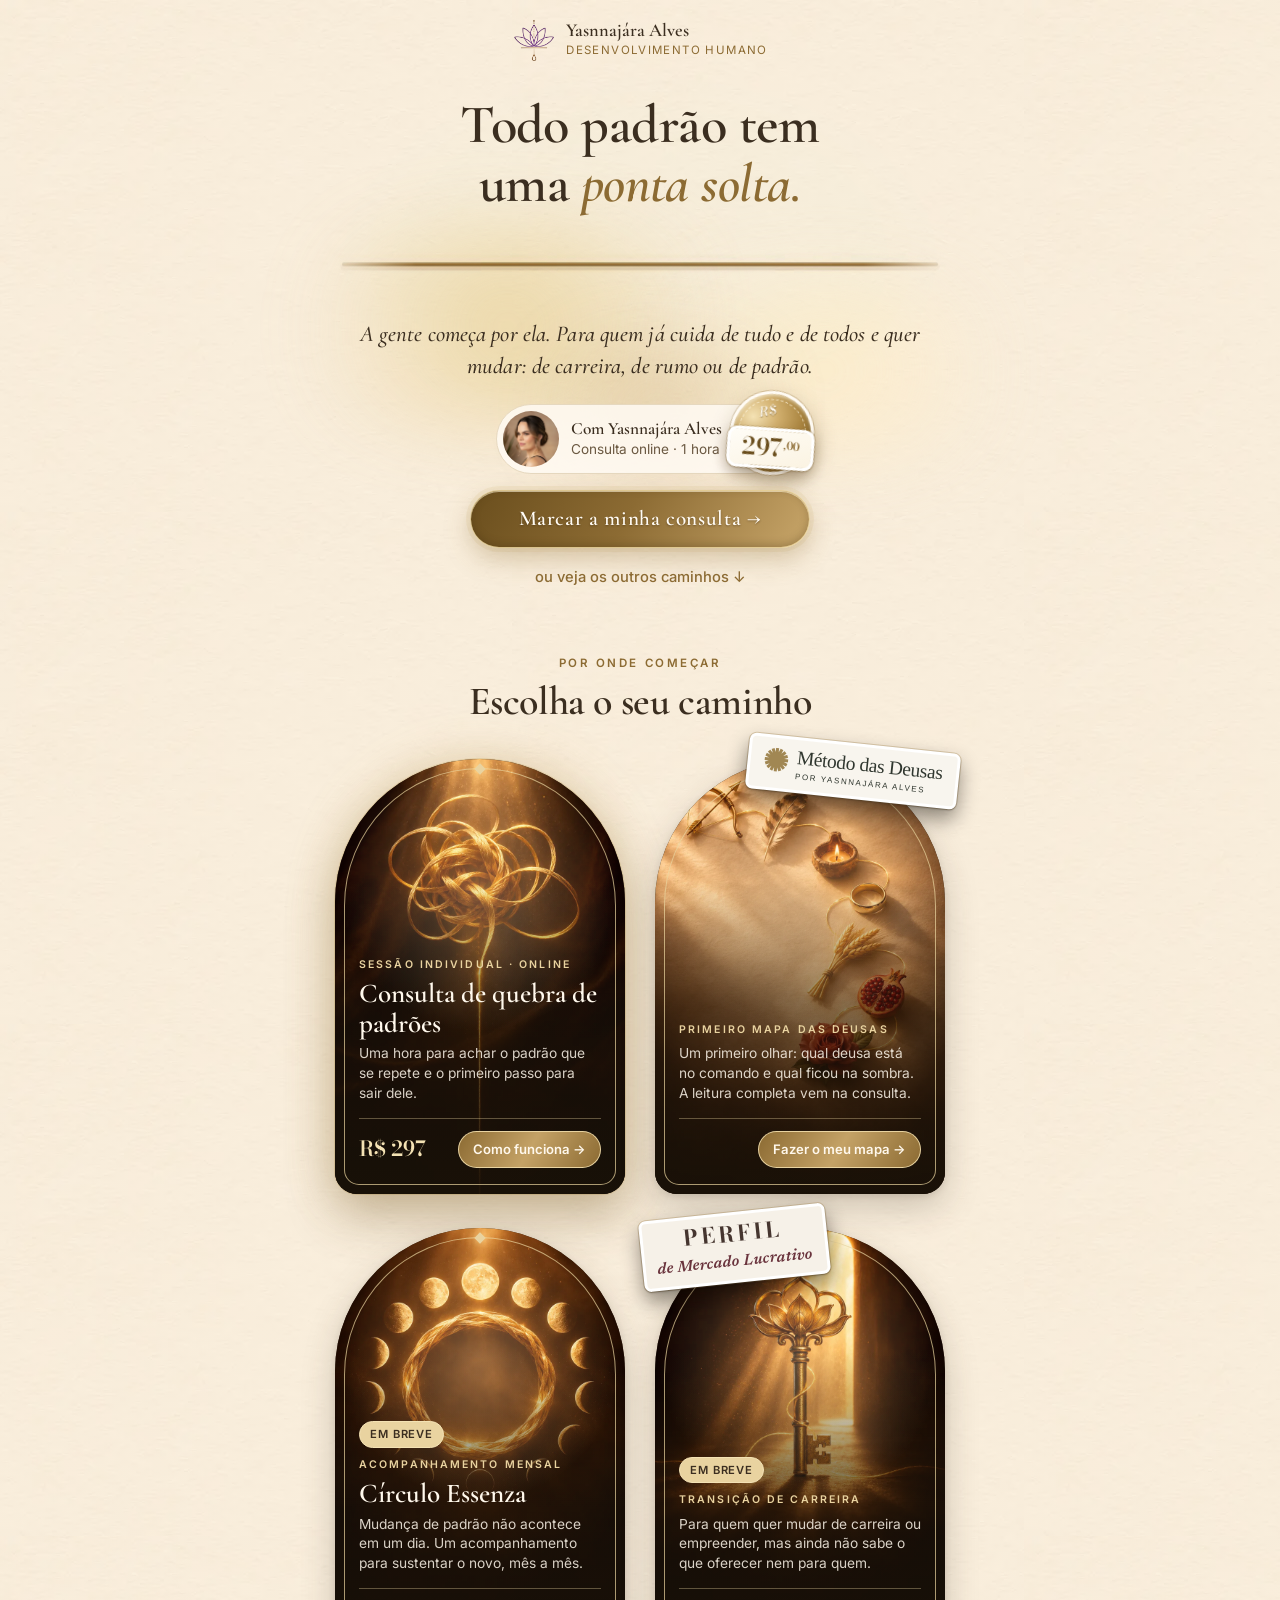
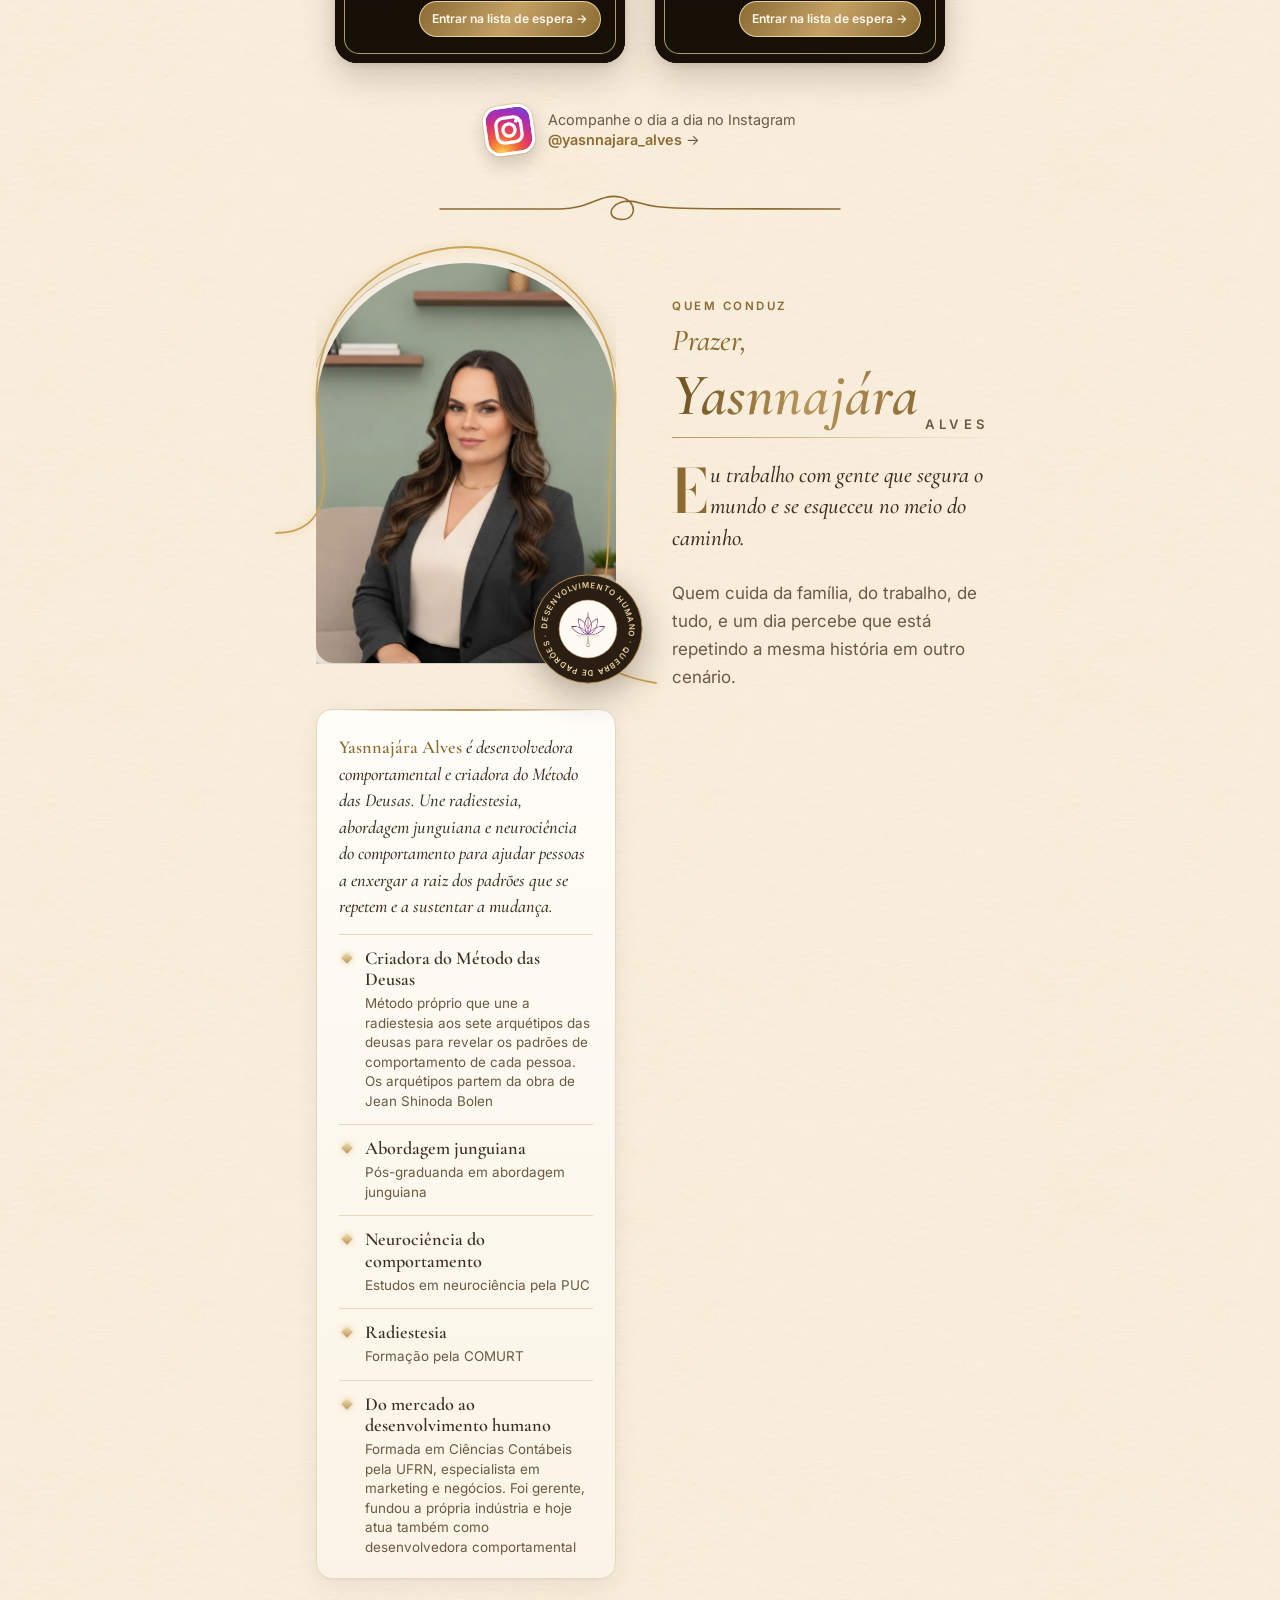
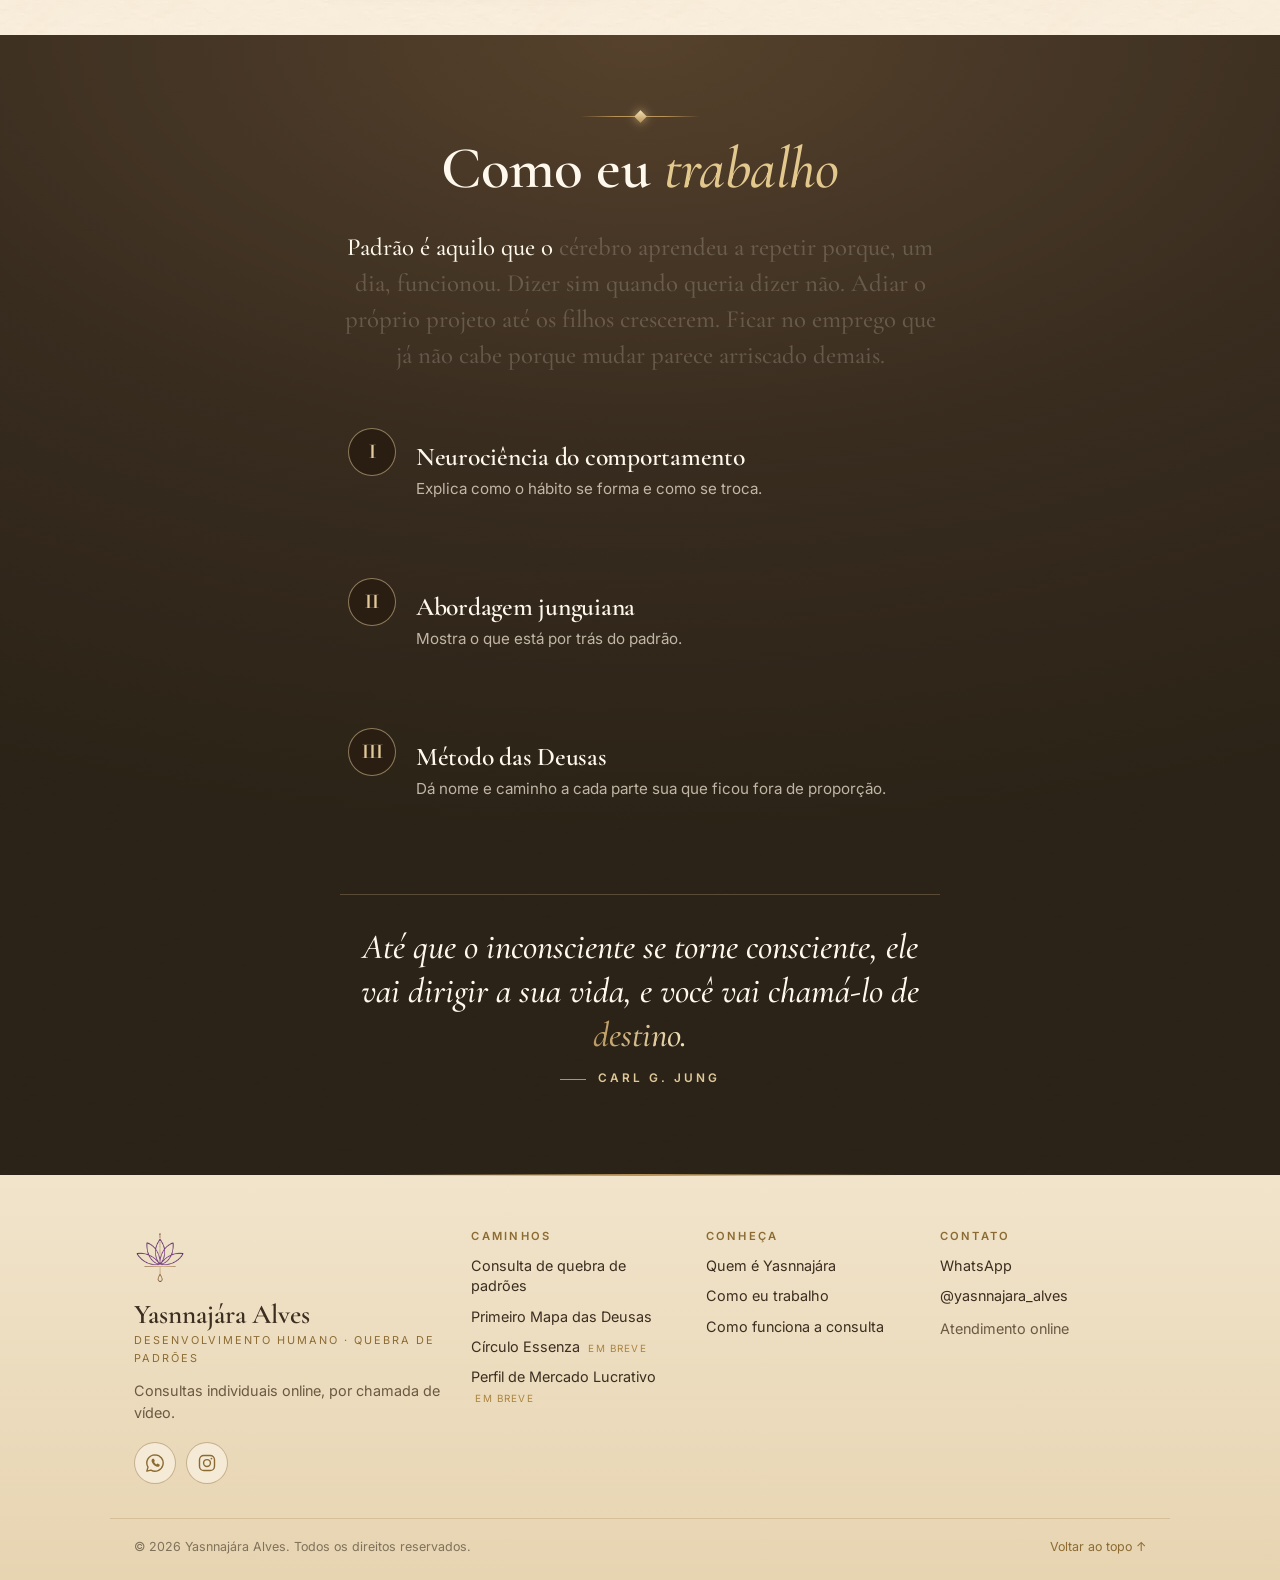
==== index.html @ 217b14b2 "Página da consulta no padrão novo, com o método radiestésico - Consulta refeita: luz e selo de preço" ====
<!DOCTYPE html>
<html lang="pt-BR">
<head>
<meta charset="utf-8">
<meta name="robots" content="noindex, nofollow"><!-- fase de teste: APAGAR no lançamento -->
<meta name="viewport" content="width=device-width, initial-scale=1">
<title>Yasnnajára Alves</title>
<meta name="description" content="Desenvolvimento humano para quem quer quebrar padrões, mudar de carreira ou crescer profissionalmente. Neurociência, Jung e o Método das Deusas.">
<meta property="og:title" content="Yasnnajára Alves · Desenvolvimento humano">
<meta property="og:description" content="Quebra de padrões com neurociência, abordagem junguiana e o Método das Deusas.">
<meta property="og:image" content="https://rafaheul.github.io/yasnnajara/assets/compartilhar.jpg">
<meta property="og:image:width" content="1200">
<meta property="og:image:height" content="630">
<meta name="twitter:card" content="summary_large_image">
<link rel="preconnect" href="https://fonts.googleapis.com">
<link rel="preconnect" href="https://fonts.gstatic.com" crossorigin>
<link href="https://fonts.googleapis.com/css2?family=Bodoni+Moda:ital,opsz,wght@0,6..96,600;0,6..96,700;1,6..96,500&family=Cormorant+Garamond:ital,wght@0,500;0,600;1,500&family=Inter:wght@400;500;600&family=Newsreader:ital,opsz,wght@1,6..72,600&display=swap" rel="stylesheet">
<link rel="stylesheet" href="assets/style.css?v=202611230700">
<link rel="stylesheet" href="assets/central.css?v=202611230700">
<link rel="stylesheet" href="assets/vitrine.css?v=202611230700">
<link rel="stylesheet" href="assets/secoes.css?v=202611230700">
</head>
<body>

<header class="marca-topo">
  <img src="assets/logo.png" alt="" width="44" height="44">
  <span><b>Yasnnajára Alves</b><small>Desenvolvimento humano</small></span>
</header>

<section class="capa">
  <!-- vídeo feito na skill motion (motion/2026-11-12-yasnnajara-no-que-se-desfaz): toca uma vez e para na linha reta -->
  <div class="capa__luz" aria-hidden="true">
    <span class="capa__aura capa__aura--1"></span><span class="capa__aura capa__aura--2"></span><span class="capa__aura capa__aura--3"></span>
    <i style="--x:8%;--y:22%;--s:3px;--a:0.0s"></i>
    <i style="--x:18%;--y:64%;--s:2px;--a:1.3s"></i>
    <i style="--x:27%;--y:12%;--s:4px;--a:2.6s"></i>
    <i style="--x:36%;--y:78%;--s:2px;--a:0.7s"></i>
    <i style="--x:44%;--y:30%;--s:3px;--a:3.4s"></i>
    <i style="--x:52%;--y:88%;--s:2px;--a:1.9s"></i>
    <i style="--x:61%;--y:16%;--s:3px;--a:4.1s"></i>
    <i style="--x:69%;--y:58%;--s:4px;--a:0.4s"></i>
    <i style="--x:77%;--y:26%;--s:2px;--a:2.9s"></i>
    <i style="--x:86%;--y:70%;--s:3px;--a:1.1s"></i>
    <i style="--x:93%;--y:40%;--s:2px;--a:3.7s"></i>
    <i style="--x:14%;--y:44%;--s:2px;--a:4.6s"></i>
    <i style="--x:57%;--y:48%;--s:2px;--a:2.2s"></i>
    <i style="--x:82%;--y:8%;--s:3px;--a:5.0s"></i>
    <i style="--x:32%;--y:52%;--s:2px;--a:5.5s"></i>
    <i style="--x:72%;--y:92%;--s:2px;--a:0.9s"></i>
  </div>
  <h1 class="capa__titulo escreve">
    <span class="linha">Todo padrão tem</span>
    <span class="linha">uma <em class="sublinha">ponta solta.</em></span>
  </h1>
  <!-- o vídeo do nó fica por baixo, e a linha que sobra no fim cai aqui, entre as duas frases -->
  <div class="capa__linha" aria-hidden="true">
    <video class="capa__fio" src="assets/no.mp4" poster="assets/no-capa.jpg" autoplay muted playsinline preload="auto"></video>
  </div>
  <p class="capa__texto cl">A gente começa por ela. Para quem já cuida de tudo e de todos
    e quer mudar: de carreira, de rumo ou de padrão.</p>
  <a class="capa__assina cl" data-link="whatsapp" aria-label="Marcar a consulta com Yasnnajára Alves pelo WhatsApp">
    <img src="assets/yasnnajara.webp" alt="Yasnnajára Alves" width="64" height="64">
    <span><b>Com Yasnnajára Alves</b>Consulta online · 1 hora</span>
    <span class="selo-preco" aria-label="R$ 297,00"><small>R$</small><i class="selo-preco__estrela" aria-hidden="true"></i><strong class="selo-preco__valor">297<sup>,00</sup></strong></span>
  </a>
  <a class="btn btn-luxo capa__btn cl" data-link="whatsapp"><span class="seta">Marcar a minha consulta →</span></a>
  <a class="capa__descer cl" href="#portas">ou veja os outros caminhos ↓</a>
</section>

<main class="wrap" id="portas">
  <section class="vitrine" aria-label="Os trabalhos da Yasnnajára">
    <header class="vitrine__topo">
      <span class="vitrine__olho">Por onde começar</span>
      <h2>Escolha o seu caminho</h2>
    </header>

    <div class="vitrine__trilho" tabindex="0">

      <a class="arco arco--destaque" href="consultas.html">
        <img class="arco__foto" src="assets/porta-consulta.webp?v=202611230700" alt="" width="800" height="1200" loading="lazy">
        <span class="arco__moldura" aria-hidden="true"></span>
        <span class="arco__texto">
          <span class="card__eyebrow">Sessão individual · Online</span>
          <span class="card__titulo">Consulta de quebra de padrões</span>
          <span class="card__texto">Uma hora para achar o padrão que se repete e o primeiro passo para sair dele.</span>
          <span class="arco__rodape"><span class="preco">R$ 297</span><span class="seta">Como funciona →</span></span>
        </span>
      </a>

      <a class="arco" data-link="metodo">
        <img class="arco__foto" src="assets/porta-metodo.webp?v=202611230700" alt="" width="800" height="1200" loading="lazy">
        <span class="arco__moldura" aria-hidden="true"></span>
        <span class="card__titulo marca-adesivo marca-adesivo--metodo" aria-label="Método das Deusas"><i aria-hidden="true">✺</i><span>Método das Deusas<small>por Yasnnajára Alves</small></span></span>
        <span class="arco__texto">
          <span class="card__eyebrow">Primeiro Mapa das Deusas</span>
          <span class="card__texto">Um primeiro olhar: qual deusa está no comando e qual ficou na sombra. A leitura completa vem na consulta.</span>
          <span class="arco__rodape"><span></span><span class="seta">Fazer o meu mapa →</span></span>
        </span>
      </a>

      <a class="arco" data-link="essenza">
        <img class="arco__foto" src="assets/porta-essenza.webp?v=202611230700" alt="" width="800" height="1200" loading="lazy">
        <span class="arco__moldura" aria-hidden="true"></span>
        <span class="arco__texto">
          <span class="card__eyebrow">Acompanhamento mensal</span>
          <span class="card__titulo">Círculo Essenza</span>
          <span class="card__texto">Mudança de padrão não acontece em um dia. Um acompanhamento para sustentar o novo, mês a mês.</span>
          <span class="arco__rodape"><span></span><span class="seta">Quero participar →</span></span>
        </span>
      </a>

      <a class="arco" data-link="perfil">
        <img class="arco__foto" src="assets/porta-perfil.webp?v=202611230700" alt="" width="800" height="1200" loading="lazy">
        <span class="arco__moldura" aria-hidden="true"></span>
        <span class="card__titulo marca-adesivo marca-adesivo--perfil" aria-label="Perfil de Mercado Lucrativo"><b>Perfil</b><em>de Mercado Lucrativo</em></span>
        <span class="arco__texto">
          <span class="card__eyebrow">Transição de carreira</span>
          <span class="card__texto">Para quem quer mudar de carreira ou empreender, mas ainda não sabe o que oferecer nem para quem.</span>
          <span class="arco__rodape"><span></span><span class="seta">Descobrir o meu →</span></span>
        </span>
      </a>

    </div>

    <div class="vitrine__nav">
      <button class="vitrine__seta" type="button" data-vai="-1" aria-label="Caminho anterior">←</button>
      <div class="vitrine__pontos" role="tablist"></div>
      <button class="vitrine__seta" type="button" data-vai="1" aria-label="Próximo caminho">→</button>
    </div>

    <a class="vitrine__insta" data-link="instagram">
      <span class="insta-adesivo" aria-hidden="true"><svg viewBox="0 0 24 24"><defs><radialGradient id="ig-cor" cx="0.28" cy="1.02" r="1.25"><stop offset="0" stop-color="#FFD776"/><stop offset=".14" stop-color="#F9A13A"/><stop offset=".34" stop-color="#EE583F"/><stop offset=".56" stop-color="#D93175"/><stop offset=".78" stop-color="#9D2FBF"/><stop offset="1" stop-color="#515BD4"/></radialGradient></defs><rect width="24" height="24" rx="6.4" fill="url(#ig-cor)"/><rect x="5.2" y="5.2" width="13.6" height="13.6" rx="4" fill="none" stroke="#fff" stroke-width="1.8"/><circle cx="12" cy="12" r="3.3" fill="none" stroke="#fff" stroke-width="1.8"/><circle cx="16.4" cy="7.6" r="1.05" fill="#fff"/></svg></span>
      <span>Acompanhe o dia a dia no Instagram<br><b>@yasnnajara_alves</b> →</span>
    </a>
  </section>

  <!-- depoimentos: preenchidos em assets/central.js (lista vazia = a seção não aparece) -->
  <section class="depo secao" id="depoimentos" hidden>
    <h2>Quem já passou por aqui</h2>
    <div class="depo__lista"></div>
  </section>

  <svg class="fio-divisor" viewBox="0 0 400 40" aria-hidden="true"><path d="M0 20 C60 20 80 20 120 20 C150 20 160 4 180 8 C200 12 196 34 178 30 C162 26 176 6 200 14 C220 20 230 20 400 20"/></svg>

  <section class="prazer" id="prazer">
    <div class="prazer__col">
    <div class="prazer__retrato">
      <svg class="prazer__fio" viewBox="0 0 340 460" aria-hidden="true"><path pathLength="1" d="M-20 300 C40 300 30 240 22 190 C8 80 90 14 170 14 C250 14 332 80 318 190 C308 270 320 330 300 380 C286 414 250 420 246 396 C242 372 274 366 286 392 C298 420 300 440 360 450"/></svg>
      <div class="prazer__arco">
        <img src="assets/yasnnajara-terno.webp" alt="Yasnnajára Alves, de blazer escuro" width="800" height="1000" loading="lazy">
      </div>
      <svg class="prazer__selo" viewBox="0 0 120 120" aria-hidden="true">
        <defs><path id="selo-giro" d="M60 60 m-44 0 a44 44 0 1 1 88 0 a44 44 0 1 1 -88 0"/></defs>
        <circle cx="60" cy="60" r="58" class="prazer__selo-fundo"/>
        <circle cx="60" cy="60" r="31" class="prazer__selo-miolo"/>
        <g class="prazer__selo-gira"><text><textPath href="#selo-giro" startOffset="0">DESENVOLVIMENTO HUMANO · QUEBRA DE PADRÕES ·</textPath></text></g>
        <image href="assets/logo.png" x="40" y="40" width="40" height="40"/>
      </svg>
    </div>
    <!-- ficha confirmada pelo Rafael em 23/11 (pós junguiana em curso; "Formação pela COMURT") -->
    <aside class="prazer__ficha" aria-label="Quem é Yasnnajára Alves">
      <p class="ficha__resumo"><b>Yasnnajára Alves</b> é desenvolvedora comportamental e criadora do Método das Deusas.
        Une radiestesia, abordagem junguiana e neurociência do comportamento para ajudar pessoas a enxergar
        a raiz dos padrões que se repetem e a sustentar a mudança.</p>
      <ul class="ficha__lista">
        <li><b>Criadora do Método das Deusas</b><small>Método próprio que une a radiestesia aos sete arquétipos das deusas para revelar os padrões de comportamento de cada pessoa. Os arquétipos partem da obra de Jean Shinoda Bolen</small></li>
        <li><b>Abordagem junguiana</b><small>Pós-graduanda em abordagem junguiana</small></li>
        <li><b>Neurociência do comportamento</b><small>Estudos em neurociência pela PUC</small></li>
        <li><b>Radiestesia</b><small>Formação pela COMURT</small></li>
        <li><b>Do mercado ao desenvolvimento humano</b><small>Formada em Ciências Contábeis pela UFRN, especialista em marketing e negócios. Foi gerente, fundou a própria indústria e hoje atua também como desenvolvedora comportamental</small></li>
      </ul>
    </aside>
    </div>
    <div class="prazer__texto">
      <!-- [A CONFIRMAR COM ELA] texto provisório na voz dela -->
      <span class="prazer__olho">Quem conduz</span>
      <h2 class="prazer__titulo sem-escreve" aria-label="Prazer, Yasnnajára Alves"><span class="prazer__oi">Prazer,</span> <span class="prazer__assina"><em>Yasnnajára</em><small>Alves</small></span></h2>
      <p class="prazer__abre">Eu trabalho com gente que segura o mundo e se esqueceu no meio do caminho.</p>
      <p>Quem cuida da família, do trabalho, de tudo, e um dia percebe que está repetindo a mesma
        história em outro cenário.</p>
    </div>
  </section>

  <section class="como" id="como">
    <div class="como__dentro">
      <span class="como__orna" aria-hidden="true"></span>
      <h2 class="como__titulo">Como eu <em>trabalho</em></h2>
      <p class="como__lento">Padrão é aquilo que o cérebro aprendeu a repetir porque, um dia, funcionou. Dizer sim
        quando queria dizer não. Adiar o próprio projeto até os filhos crescerem. Ficar no emprego
        que já não cabe porque mudar parece arriscado demais.</p>

      <div class="tranca">
        <svg class="tranca__svg" viewBox="0 0 60 1000" preserveAspectRatio="none" aria-hidden="true"><path class="tranca__fio tranca__fio--1" pathLength="1" d="M30.0 0.0 L32.1 5.0 L34.1 10.0 L36.1 15.0 L38.0 20.0 L39.7 25.0 L41.3 30.0 L42.7 35.0 L43.9 40.0 L44.8 45.0 L45.5 50.0 L45.9 55.0 L46.0 60.0 L45.9 65.0 L45.5 70.0 L44.8 75.0 L43.9 80.0 L42.7 85.0 L41.3 90.0 L39.7 95.0 L38.0 100.0 L36.1 105.0 L34.1 110.0 L32.1 115.0 L30.0 120.0 L27.9 125.0 L25.9 130.0 L23.9 135.0 L22.0 140.0 L20.3 145.0 L18.7 150.0 L17.3 155.0 L16.1 160.0 L15.2 165.0 L14.5 170.0 L14.1 175.0 L14.0 180.0 L14.1 185.0 L14.5 190.0 L15.2 195.0 L16.1 200.0 L17.3 205.0 L18.7 210.0 L20.3 215.0 L22.0 220.0 L23.9 225.0 L25.9 230.0 L27.9 235.0 L30.0 240.0 L32.1 245.0 L34.1 250.0 L36.1 255.0 L38.0 260.0 L39.7 265.0 L41.3 270.0 L42.7 275.0 L43.9 280.0 L44.8 285.0 L45.5 290.0 L45.9 295.0 L46.0 300.0 L45.9 305.0 L45.5 310.0 L44.8 315.0 L43.9 320.0 L42.7 325.0 L41.3 330.0 L39.7 335.0 L38.0 340.0 L36.1 345.0 L34.1 350.0 L32.1 355.0 L30.0 360.0 L27.9 365.0 L25.9 370.0 L23.9 375.0 L22.0 380.0 L20.3 385.0 L18.7 390.0 L17.3 395.0 L16.1 400.0 L15.2 405.0 L14.5 410.0 L14.1 415.0 L14.0 420.0 L14.1 425.0 L14.5 430.0 L15.2 435.0 L16.1 440.0 L17.3 445.0 L18.7 450.0 L20.3 455.0 L22.0 460.0 L23.9 465.0 L25.9 470.0 L27.9 475.0 L30.0 480.0 L32.1 485.0 L34.1 490.0 L36.1 495.0 L38.0 500.0 L39.7 505.0 L41.3 510.0 L42.7 515.0 L43.9 520.0 L44.8 525.0 L45.5 530.0 L45.9 535.0 L46.0 540.0 L45.9 545.0 L45.5 550.0 L44.8 555.0 L43.9 560.0 L42.7 565.0 L41.3 570.0 L39.7 575.0 L38.0 580.0 L36.1 585.0 L34.1 590.0 L32.1 595.0 L30.0 600.0 L27.9 605.0 L25.9 610.0 L23.9 615.0 L22.0 620.0 L20.3 625.0 L18.7 630.0 L17.3 635.0 L16.1 640.0 L15.2 645.0 L14.5 650.0 L14.1 655.0 L14.0 660.0 L14.1 665.0 L14.5 670.0 L15.2 675.0 L16.1 680.0 L17.3 685.0 L18.7 690.0 L20.3 695.0 L22.0 700.0 L23.9 705.0 L25.9 710.0 L27.9 715.0 L30.0 720.0 L32.1 725.0 L34.1 730.0 L36.1 735.0 L38.0 740.0 L39.7 745.0 L41.3 750.0 L42.7 755.0 L43.9 760.0 L44.3 765.0 L44.4 770.0 L44.2 775.0 L43.7 780.0 L43.0 785.0 L42.1 790.0 L41.1 795.0 L39.9 800.0 L38.6 805.0 L37.3 810.0 L35.9 815.0 L34.6 820.0 L33.3 825.0 L32.1 830.0 L31.0 835.0 L30.0 840.0 L29.2 845.0 L28.5 850.0 L28.0 855.0 L27.7 860.0 L27.6 865.0 L27.6 870.0 L27.7 875.0 L28.0 880.0 L28.4 885.0 L28.9 890.0 L29.4 895.0 L30.0 900.0 L30.0 1000.0"/><path class="tranca__fio tranca__fio--2" pathLength="1" d="M43.9 0.0 L42.7 5.0 L41.3 10.0 L39.7 15.0 L38.0 20.0 L36.1 25.0 L34.1 30.0 L32.1 35.0 L30.0 40.0 L27.9 45.0 L25.9 50.0 L23.9 55.0 L22.0 60.0 L20.3 65.0 L18.7 70.0 L17.3 75.0 L16.1 80.0 L15.2 85.0 L14.5 90.0 L14.1 95.0 L14.0 100.0 L14.1 105.0 L14.5 110.0 L15.2 115.0 L16.1 120.0 L17.3 125.0 L18.7 130.0 L20.3 135.0 L22.0 140.0 L23.9 145.0 L25.9 150.0 L27.9 155.0 L30.0 160.0 L32.1 165.0 L34.1 170.0 L36.1 175.0 L38.0 180.0 L39.7 185.0 L41.3 190.0 L42.7 195.0 L43.9 200.0 L44.8 205.0 L45.5 210.0 L45.9 215.0 L46.0 220.0 L45.9 225.0 L45.5 230.0 L44.8 235.0 L43.9 240.0 L42.7 245.0 L41.3 250.0 L39.7 255.0 L38.0 260.0 L36.1 265.0 L34.1 270.0 L32.1 275.0 L30.0 280.0 L27.9 285.0 L25.9 290.0 L23.9 295.0 L22.0 300.0 L20.3 305.0 L18.7 310.0 L17.3 315.0 L16.1 320.0 L15.2 325.0 L14.5 330.0 L14.1 335.0 L14.0 340.0 L14.1 345.0 L14.5 350.0 L15.2 355.0 L16.1 360.0 L17.3 365.0 L18.7 370.0 L20.3 375.0 L22.0 380.0 L23.9 385.0 L25.9 390.0 L27.9 395.0 L30.0 400.0 L32.1 405.0 L34.1 410.0 L36.1 415.0 L38.0 420.0 L39.7 425.0 L41.3 430.0 L42.7 435.0 L43.9 440.0 L44.8 445.0 L45.5 450.0 L45.9 455.0 L46.0 460.0 L45.9 465.0 L45.5 470.0 L44.8 475.0 L43.9 480.0 L42.7 485.0 L41.3 490.0 L39.7 495.0 L38.0 500.0 L36.1 505.0 L34.1 510.0 L32.1 515.0 L30.0 520.0 L27.9 525.0 L25.9 530.0 L23.9 535.0 L22.0 540.0 L20.3 545.0 L18.7 550.0 L17.3 555.0 L16.1 560.0 L15.2 565.0 L14.5 570.0 L14.1 575.0 L14.0 580.0 L14.1 585.0 L14.5 590.0 L15.2 595.0 L16.1 600.0 L17.3 605.0 L18.7 610.0 L20.3 615.0 L22.0 620.0 L23.9 625.0 L25.9 630.0 L27.9 635.0 L30.0 640.0 L32.1 645.0 L34.1 650.0 L36.1 655.0 L38.0 660.0 L39.7 665.0 L41.3 670.0 L42.7 675.0 L43.9 680.0 L44.8 685.0 L45.5 690.0 L45.9 695.0 L46.0 700.0 L45.9 705.0 L45.5 710.0 L44.8 715.0 L43.9 720.0 L42.7 725.0 L41.3 730.0 L39.7 735.0 L38.0 740.0 L36.1 745.0 L34.1 750.0 L32.1 755.0 L30.0 760.0 L28.0 765.0 L26.2 770.0 L24.5 775.0 L23.1 780.0 L22.0 785.0 L21.1 790.0 L20.5 795.0 L20.1 800.0 L20.0 805.0 L20.1 810.0 L20.4 815.0 L20.9 820.0 L21.5 825.0 L22.3 830.0 L23.1 835.0 L24.1 840.0 L25.0 845.0 L26.0 850.0 L26.9 855.0 L27.7 860.0 L28.5 865.0 L29.1 870.0 L29.6 875.0 L30.0 880.0 L30.2 885.0 L30.3 890.0 L30.2 895.0 L30.0 900.0 L30.0 1000.0"/><path class="tranca__fio tranca__fio--3" pathLength="1" d="M16.1 0.0 L15.2 5.0 L14.5 10.0 L14.1 15.0 L14.0 20.0 L14.1 25.0 L14.5 30.0 L15.2 35.0 L16.1 40.0 L17.3 45.0 L18.7 50.0 L20.3 55.0 L22.0 60.0 L23.9 65.0 L25.9 70.0 L27.9 75.0 L30.0 80.0 L32.1 85.0 L34.1 90.0 L36.1 95.0 L38.0 100.0 L39.7 105.0 L41.3 110.0 L42.7 115.0 L43.9 120.0 L44.8 125.0 L45.5 130.0 L45.9 135.0 L46.0 140.0 L45.9 145.0 L45.5 150.0 L44.8 155.0 L43.9 160.0 L42.7 165.0 L41.3 170.0 L39.7 175.0 L38.0 180.0 L36.1 185.0 L34.1 190.0 L32.1 195.0 L30.0 200.0 L27.9 205.0 L25.9 210.0 L23.9 215.0 L22.0 220.0 L20.3 225.0 L18.7 230.0 L17.3 235.0 L16.1 240.0 L15.2 245.0 L14.5 250.0 L14.1 255.0 L14.0 260.0 L14.1 265.0 L14.5 270.0 L15.2 275.0 L16.1 280.0 L17.3 285.0 L18.7 290.0 L20.3 295.0 L22.0 300.0 L23.9 305.0 L25.9 310.0 L27.9 315.0 L30.0 320.0 L32.1 325.0 L34.1 330.0 L36.1 335.0 L38.0 340.0 L39.7 345.0 L41.3 350.0 L42.7 355.0 L43.9 360.0 L44.8 365.0 L45.5 370.0 L45.9 375.0 L46.0 380.0 L45.9 385.0 L45.5 390.0 L44.8 395.0 L43.9 400.0 L42.7 405.0 L41.3 410.0 L39.7 415.0 L38.0 420.0 L36.1 425.0 L34.1 430.0 L32.1 435.0 L30.0 440.0 L27.9 445.0 L25.9 450.0 L23.9 455.0 L22.0 460.0 L20.3 465.0 L18.7 470.0 L17.3 475.0 L16.1 480.0 L15.2 485.0 L14.5 490.0 L14.1 495.0 L14.0 500.0 L14.1 505.0 L14.5 510.0 L15.2 515.0 L16.1 520.0 L17.3 525.0 L18.7 530.0 L20.3 535.0 L22.0 540.0 L23.9 545.0 L25.9 550.0 L27.9 555.0 L30.0 560.0 L32.1 565.0 L34.1 570.0 L36.1 575.0 L38.0 580.0 L39.7 585.0 L41.3 590.0 L42.7 595.0 L43.9 600.0 L44.8 605.0 L45.5 610.0 L45.9 615.0 L46.0 620.0 L45.9 625.0 L45.5 630.0 L44.8 635.0 L43.9 640.0 L42.7 645.0 L41.3 650.0 L39.7 655.0 L38.0 660.0 L36.1 665.0 L34.1 670.0 L32.1 675.0 L30.0 680.0 L27.9 685.0 L25.9 690.0 L23.9 695.0 L22.0 700.0 L20.3 705.0 L18.7 710.0 L17.3 715.0 L16.1 720.0 L15.2 725.0 L14.5 730.0 L14.1 735.0 L14.0 740.0 L14.1 745.0 L14.5 750.0 L15.2 755.0 L16.1 760.0 L17.8 765.0 L19.5 770.0 L21.3 775.0 L23.1 780.0 L25.0 785.0 L26.7 790.0 L28.4 795.0 L30.0 800.0 L31.4 805.0 L32.7 810.0 L33.7 815.0 L34.6 820.0 L35.2 825.0 L35.7 830.0 L35.9 835.0 L35.9 840.0 L35.8 845.0 L35.5 850.0 L35.1 855.0 L34.6 860.0 L34.0 865.0 L33.3 870.0 L32.6 875.0 L32.0 880.0 L31.4 885.0 L30.8 890.0 L30.3 895.0 L30.0 900.0 L30.0 1000.0"/></svg>
        <ol class="tranca__bases">
          <li class="base-fio"><span class="base-fio__n">I</span>
            <h3>Neurociência do comportamento</h3>
            <p>Explica como o hábito se forma e como se troca.</p></li>
          <li class="base-fio"><span class="base-fio__n">II</span>
            <h3>Abordagem junguiana</h3>
            <p>Mostra o que está por trás do padrão.</p></li>
          <li class="base-fio"><span class="base-fio__n">III</span>
            <h3>Método das Deusas</h3>
            <p>Dá nome e caminho a cada parte sua que ficou fora de proporção.</p></li>
        </ol>
      </div>

      <blockquote class="como__frase">Até que o inconsciente se torne consciente, ele vai dirigir a sua vida, e você vai chamá-lo de <em>destino.</em><cite>Carl G. Jung</cite></blockquote>
    </div>
  </section>
</main>

<!-- barra que acompanha a rolagem no celular -->
<div class="c-barra" aria-hidden="true">
  <span><b>Consulta</b> · 1 hora · R$ 297</span>
  <a class="btn btn-luxo c-barra__btn" data-link="whatsapp" tabindex="-1"><span class="seta">Marcar</span></a>
</div>

<footer class="rodape-site">
  <div class="rodape-site__dentro">
    <div class="rodape-site__marca">
      <img src="assets/logo.png" alt="" width="52" height="52">
      <p class="rodape-site__nome">Yasnnajára Alves</p>
      <p class="rodape-site__tag">Desenvolvimento humano · Quebra de padrões</p>
      <p class="rodape-site__frase">Consultas individuais online, por chamada de vídeo.</p>
      <div class="rodape-site__redes">
        <a data-link="whatsapp" aria-label="WhatsApp"><svg viewBox="0 0 24 24" aria-hidden="true"><path d="M12 2.2a9.8 9.8 0 0 0-8.4 14.8L2.2 21.8l4.9-1.3A9.8 9.8 0 1 0 12 2.2z" fill="none" stroke="currentColor" stroke-width="1.7" stroke-linejoin="round"/><path d="M8.7 7.3c.3-.5.6-.5.9-.5h.6c.2 0 .5.1.6.4l.9 2.1c.1.3 0 .5-.1.7l-.5.6c-.1.2-.2.4 0 .6.5.9 1.2 1.7 2.1 2.3.3.2.6.3.8.1l.6-.7c.2-.2.4-.3.7-.2l2 1c.3.1.4.3.4.6 0 .5-.2 1.4-.8 1.8-.6.5-1.6.7-2.7.3-1.6-.5-3.2-1.6-4.4-3-1-1.2-1.9-2.6-2-4 0-.9.4-1.6.9-2.1z" fill="currentColor"/></svg></a>
        <a data-link="instagram" aria-label="Instagram"><svg viewBox="0 0 24 24" aria-hidden="true"><rect x="3" y="3" width="18" height="18" rx="5.2" fill="none" stroke="currentColor" stroke-width="1.7"/><circle cx="12" cy="12" r="4.1" fill="none" stroke="currentColor" stroke-width="1.7"/><circle cx="17.3" cy="6.7" r="1.1" fill="currentColor"/></svg></a>
      </div>
    </div>
    <nav class="rodape-site__col" aria-label="Caminhos">
      <p class="rodape-site__titulo">Caminhos</p>
      <a href="consultas.html">Consulta de quebra de padrões</a>
      <a data-link="metodo">Primeiro Mapa das Deusas</a>
      <a data-link="essenza">Círculo Essenza <small>em breve</small></a>
      <a data-link="perfil">Perfil de Mercado Lucrativo <small>em breve</small></a>
    </nav>
    <nav class="rodape-site__col" aria-label="Conheça">
      <p class="rodape-site__titulo">Conheça</p>
      <a href="#prazer">Quem é Yasnnajára</a>
      <a href="#como">Como eu trabalho</a>
      <a href="consultas.html#como">Como funciona a consulta</a>
    </nav>
    <div class="rodape-site__col">
      <p class="rodape-site__titulo">Contato</p>
      <a data-link="whatsapp">WhatsApp</a>
      <a data-link="instagram">@yasnnajara_alves</a>
      <span>Atendimento online</span>
    </div>
  </div>
  <div class="rodape-site__base">
    <span>© 2026 Yasnnajára Alves. Todos os direitos reservados.</span>
    <a href="#" class="rodape-site__topo">Voltar ao topo ↑</a>
  </div>
</footer>
<script src="assets/central.js?v=202611230700"></script>
<script src="assets/vitrine.js?v=202611230700"></script>
<script src="assets/secoes.js?v=202611230700"></script>
<script src="assets/anima.js?v=202611230700"></script>
</body>
</html>
---- assets/style.css ----
/* ==========================================================================
   Yasnnajára Alves — sistema visual
   Paleta: champagne, marrom quente, dourado e bronze.
   Nada de neon místico; a referência é papel bom, não portal esotérico.
   ========================================================================== */

:root {
  /* Paleta tirada da arte "Jornada Mulheres Despertas": champagne, dourado,
     bronze e marrom quente. Sem roxo, sem neon — luz de fim de tarde em papel. */
  --areia:        #F7F0E4;
  --areia-escura: #EFE4D1;
  --papel:        #FFFBF4;
  --tinta:        #3B2E20;
  --tinta-suave:  #6B5942;
  --dourado:      #B8945A;
  --dourado-claro:#E0C898;
  --bronze:       #8C6B33;
  --bronze-claro: #A98244;
  --borda:        #E6D8BF;
  --brilho:       radial-gradient(ellipse 120% 80% at 50% -10%, #FFF6E4 0%, rgba(255,246,228,0) 60%);
  --sombra:       0 1px 2px rgba(59,46,32,.04), 0 8px 24px rgba(59,46,32,.07);
  --raio:         14px;
  --largura:      680px;
}

*, *::before, *::after { box-sizing: border-box; }

html { -webkit-text-size-adjust: 100%; }

body {
  margin: 0;
  background: var(--areia) var(--brilho) no-repeat;
  background-attachment: fixed;
  color: var(--tinta);
  font-family: 'Inter', -apple-system, BlinkMacSystemFont, 'Segoe UI', sans-serif;
  font-size: 17px;
  line-height: 1.65;
  -webkit-font-smoothing: antialiased;
}

h1, h2, h3, .serif {
  font-family: 'Cormorant Garamond', Georgia, 'Times New Roman', serif;
  font-weight: 600;
  line-height: 1.15;
  letter-spacing: -0.01em;
  margin: 0 0 .5em;
}

h1 { font-size: clamp(2rem, 6vw, 3rem); }
h2 { font-size: clamp(1.5rem, 4.5vw, 2.1rem); }
h3 { font-size: 1.25rem; }

p { margin: 0 0 1.1em; }
a { color: var(--bronze); }

.wrap {
  width: 100%;
  max-width: var(--largura);
  margin: 0 auto;
  padding: 0 16px;
}

.wrap--larga { max-width: 860px; }

/* ---------- topo ---------- */

.topo {
  text-align: center;
  padding: 48px 0 28px;
}

.topo__marca {
  font-family: 'Cormorant Garamond', Georgia, serif;
  font-size: clamp(1.9rem, 5.5vw, 2.6rem);
  letter-spacing: .02em;
  margin: 0;
}

.topo__papel {
  display: block;
  margin-top: 6px;
  font-family: 'Inter', sans-serif;
  font-size: .78rem;
  letter-spacing: .22em;
  text-transform: uppercase;
  color: var(--tinta-suave);
}

.topo__bio {
  max-width: 460px;
  margin: 18px auto 0;
  color: var(--tinta-suave);
  font-size: .98rem;
}

/* ---------- cartões do hub ---------- */

.lista { display: grid; gap: 14px; margin: 28px 0 40px; }

.card {
  display: block;
  background: var(--papel);
  border: 1px solid var(--borda);
  border-radius: var(--raio);
  padding: 20px 22px;
  text-decoration: none;
  color: inherit;
  box-shadow: var(--sombra);
  transition: transform .18s ease, border-color .18s ease;
}

.card:hover, .card:focus-visible {
  transform: translateY(-2px);
  border-color: var(--dourado-claro);
}

.card--destaque {
  background: linear-gradient(180deg, #FFFDF8 0%, #FBF4E6 100%);
  border-color: var(--dourado-claro);
}

.card__eyebrow {
  font-size: .7rem;
  letter-spacing: .2em;
  text-transform: uppercase;
  color: var(--dourado);
  font-weight: 600;
  display: block;
  margin-bottom: 6px;
}

.card__titulo { font-size: 1.32rem; margin: 0 0 4px; }

.card__texto {
  margin: 0;
  color: var(--tinta-suave);
  font-size: .94rem;
  line-height: 1.5;
}

.card__rodape {
  display: flex;
  flex-wrap: wrap;
  align-items: baseline;
  justify-content: space-between;
  gap: 4px 12px;
  margin-top: 12px;
}

.preco { font-weight: 600; font-size: 1rem; white-space: nowrap; }
.preco small { font-weight: 400; color: var(--tinta-suave); }

.seta { color: var(--dourado); font-size: .9rem; white-space: nowrap; }

/* ---------- botões ---------- */

.btn {
  display: inline-block;
  background: var(--bronze);
  color: #fff;
  border: none;
  border-radius: 999px;
  padding: 15px 30px;
  font: inherit;
  font-weight: 600;
  font-size: 1rem;
  text-decoration: none;
  cursor: pointer;
  text-align: center;
  transition: background .18s ease, opacity .18s ease;
}

.btn:hover:not(:disabled) { background: var(--bronze-claro); }
.btn:disabled { opacity: .4; cursor: not-allowed; }
.btn--bloco { display: block; width: 100%; }
.btn--fantasma {
  background: transparent;
  color: var(--bronze);
  border: 1px solid var(--borda);
}
.btn--fantasma:hover:not(:disabled) { background: var(--areia-escura); }

/* ---------- blocos de texto ---------- */

.secao { padding: 34px 0; }
.secao--linha { border-top: 1px solid var(--borda); }

.nota {
  background: var(--areia-escura);
  border-radius: var(--raio);
  padding: 16px 18px;
  font-size: .87rem;
  line-height: 1.55;
  color: var(--tinta-suave);
}

.nota strong { color: var(--tinta); }

.rodape {
  text-align: center;
  padding: 36px 16px 48px;
  font-size: .8rem;
  color: var(--tinta-suave);
}

.rodape a { color: var(--tinta-suave); }

/* ---------- quiz ---------- */

.progresso {
  position: sticky;
  top: 0;
  z-index: 10;
  background: var(--areia);
  padding: 10px 0 12px;
  border-bottom: 1px solid var(--borda);
}

.progresso__barra {
  height: 4px;
  background: var(--areia-escura);
  border-radius: 999px;
  overflow: hidden;
}

.progresso__fill {
  height: 100%;
  width: 0;
  background: var(--dourado);
  border-radius: 999px;
  transition: width .25s ease;
}

.progresso__texto {
  font-size: .75rem;
  letter-spacing: .12em;
  text-transform: uppercase;
  color: var(--tinta-suave);
  margin-top: 8px;
  text-align: center;
}

.progresso__barra { position: relative; }

/* filete na metade do caminho — é onde o mapa muda de fase */
.progresso__marca {
  position: absolute;
  left: 50%;
  top: -3px;
  width: 1px;
  height: 10px;
  background: var(--dourado-claro);
}

.progresso__linha {
  display: flex;
  justify-content: space-between;
  font-size: .72rem;
  letter-spacing: .1em;
  text-transform: uppercase;
  color: var(--tinta-suave);
  margin-top: 8px;
}

#progresso-falta { color: var(--bronze); font-weight: 600; }

/* uma pergunta por tela */

.pergunta {
  min-height: calc(100vh - 120px);
  display: flex;
  flex-direction: column;
  justify-content: center;
  padding-top: 24px;
  padding-bottom: 32px;
}

.pergunta__texto {
  font-family: 'Cormorant Garamond', Georgia, serif;
  font-size: clamp(1.6rem, 6vw, 2.2rem);
  line-height: 1.25;
  margin: 10px 0 26px;
}

.opcoes { display: grid; gap: 8px; }

.opcao {
  display: block;
  width: 100%;
  text-align: left;
  background: var(--papel);
  border: 1px solid var(--borda);
  border-radius: 12px;
  padding: 16px 18px;
  font: inherit;
  font-size: 1rem;
  color: var(--tinta);
  cursor: pointer;
  box-shadow: var(--sombra);
  transition: background .12s ease, border-color .12s ease, color .12s ease, transform .12s ease;
}

.opcao:hover { border-color: var(--dourado); transform: translateX(2px); }

.opcao--marcada {
  background: var(--bronze);
  border-color: var(--bronze);
  color: #fff;
}

.btn-voltar {
  background: none;
  border: none;
  color: var(--tinta-suave);
  font: inherit;
  font-size: .85rem;
  cursor: pointer;
  padding: 18px 0 0;
  align-self: flex-start;
}

.btn-voltar:hover { color: var(--bronze); }

.item__numero {
  font-size: .72rem;
  letter-spacing: .18em;
  text-transform: uppercase;
  color: var(--dourado);
  font-weight: 600;
}

/* ---------- resultado ---------- */

.resultado__hero {
  text-align: center;
  padding: 36px 0 12px;
}

.trio { display: grid; gap: 14px; margin: 22px 0; }

.trio__card {
  background: var(--papel);
  border: 1px solid var(--borda);
  border-left: 4px solid var(--dourado);
  border-radius: var(--raio);
  padding: 18px 20px;
}

.trio__card--retraida { border-left-color: var(--bronze); }

.trio__papel {
  font-size: .7rem;
  letter-spacing: .2em;
  text-transform: uppercase;
  color: var(--tinta-suave);
  font-weight: 600;
}

.trio__nome {
  font-family: 'Cormorant Garamond', Georgia, serif;
  font-size: 1.9rem;
  margin: 2px 0 6px;
}

.trio__estado {
  display: inline-block;
  font-size: .72rem;
  letter-spacing: .08em;
  text-transform: uppercase;
  background: var(--areia-escura);
  border-radius: 999px;
  padding: 3px 10px;
  margin-bottom: 10px;
}

.barras { margin: 24px 0; }

.barra { margin-bottom: 12px; }

.barra__topo {
  display: flex;
  justify-content: space-between;
  font-size: .85rem;
  margin-bottom: 4px;
}

.barra__trilho {
  height: 8px;
  background: var(--areia-escura);
  border-radius: 999px;
  overflow: hidden;
}

.barra__fill {
  height: 100%;
  background: var(--dourado);
  border-radius: 999px;
}

.barra__fill--baixa { background: var(--bronze); }

.oculto { display: none !important; }


/* ---------- título do arquétipo (o "sol e ascendente") ---------- */

.titulo-arquetipo {
  text-align: center;
  padding: 44px 0 10px;
}

.titulo-arquetipo__papel {
  display: block;
  font-size: .7rem;
  letter-spacing: .22em;
  text-transform: uppercase;
  color: var(--tinta-suave);
}

.titulo-arquetipo__nome {
  font-size: clamp(2.2rem, 9vw, 3.4rem);
  margin: 10px 0 8px;
  color: var(--bronze);
}

.titulo-arquetipo__linha {
  font-size: .9rem;
  color: var(--tinta-suave);
  margin: 0;
}

/* ---------- frases de reconhecimento ---------- */

.frases {
  list-style: none;
  padding: 0;
  margin: 18px 0 8px;
  display: grid;
  gap: 10px;
}

.frases li {
  background: var(--papel);
  border: 1px solid var(--borda);
  border-radius: 12px;
  padding: 14px 16px 14px 42px;
  position: relative;
  font-size: .97rem;
  line-height: 1.5;
  box-shadow: var(--sombra);
}

.frases li::before {
  content: '·';
  position: absolute;
  left: 18px;
  top: 6px;
  color: var(--dourado);
  font-size: 1.6rem;
  line-height: 1;
}

.legenda {
  font-size: .8rem;
  color: var(--tinta-suave);
  line-height: 1.5;
}

.acoes { display: grid; gap: 10px; }

.campo-copiar {
  width: 100%;
  margin-top: 4px;
  padding: 12px 14px;
  border: 1px solid var(--borda);
  border-radius: 12px;
  background: var(--papel);
  font: inherit;
  font-size: .9rem;
  color: var(--tinta);
  resize: vertical;
}


/* ---------- retratos das deusas ---------- */

.retratos {
  display: flex;
  align-items: flex-end;
  justify-content: center;
  gap: 14px;
  margin-bottom: 22px;
}

.retrato { margin: 0; text-align: center; }

.retrato img {
  display: block;
  border-radius: 50%;
  object-fit: cover;
  border: 2px solid var(--papel);
  box-shadow: 0 0 0 1px var(--dourado-claro), 0 10px 26px rgba(59,46,32,.16);
}

.retrato figcaption {
  font-size: .68rem;
  letter-spacing: .14em;
  text-transform: uppercase;
  color: var(--tinta-suave);
  margin-top: 8px;
}

.retrato--principal img { width: 124px; height: 124px; }
.retrato--apoio img { width: 76px; height: 76px; opacity: .92; }
.retrato--apoio figcaption { font-size: .62rem; }

@media (min-width: 560px) {
  .retrato--principal img { width: 150px; height: 150px; }
  .retrato--apoio img { width: 92px; height: 92px; }
}

/* ---------- hero (estrutura do template hero05, paleta da arte) ---------- */

.hero {
  position: relative;
  overflow: hidden;
  padding: 72px 0 56px;
  border-bottom: 1px solid var(--borda);
}

.hero__luz {
  position: absolute;
  inset: -40% -20% auto -20%;
  height: 120%;
  background:
    radial-gradient(ellipse 50% 40% at 50% 30%, rgba(255,247,231,.95) 0%, rgba(255,247,231,0) 70%),
    radial-gradient(ellipse 40% 30% at 20% 10%, rgba(224,200,152,.45) 0%, rgba(224,200,152,0) 70%);
  pointer-events: none;
}

/* filete duplo dourado, citando a moldura grega dos pôsteres */
.hero__moldura {
  position: absolute;
  inset: 14px;
  border: 1px solid rgba(184,148,90,.35);
  border-radius: 6px;
  pointer-events: none;
}

.hero__moldura::after {
  content: '';
  position: absolute;
  inset: 5px;
  border: 1px solid rgba(184,148,90,.18);
  border-radius: 3px;
}

.hero__shell { position: relative; text-align: center; }

.hero__eyebrow {
  display: block;
  font-size: .72rem;
  letter-spacing: .28em;
  text-transform: uppercase;
  color: var(--bronze);
  font-weight: 600;
  margin-bottom: 18px;
}

.hero__titulo {
  font-size: clamp(2.1rem, 8vw, 3.4rem);
  line-height: 1.1;
  margin: 0 0 18px;
}

.hero__texto {
  max-width: 480px;
  margin: 0 auto 26px;
  color: var(--tinta-suave);
  font-size: 1rem;
}

.hero__cta { display: inline-block; }

.hero__numeros {
  display: flex;
  justify-content: center;
  gap: 28px;
  margin: 34px 0 0;
  padding-top: 22px;
  border-top: 1px solid var(--borda);
}

.hero__numeros div { text-align: center; }

.hero__numeros dt {
  font-family: 'Cormorant Garamond', Georgia, serif;
  font-size: 1.9rem;
  color: var(--bronze);
  line-height: 1;
}

.hero__numeros dd {
  margin: 6px 0 0;
  font-size: .68rem;
  letter-spacing: .12em;
  text-transform: uppercase;
  color: var(--tinta-suave);
}

/* ---------- galeria das sete ---------- */

.galeria {
  list-style: none;
  padding: 0;
  margin: 22px 0 0;
  display: grid;
  grid-template-columns: repeat(4, 1fr);
  gap: 14px 8px;
  text-align: center;
}

.galeria img {
  width: 100%;
  max-width: 86px;
  height: auto;          /* sem isto o atributo height="512" do HTML vence */
  aspect-ratio: 1;
  border-radius: 50%;
  object-fit: cover;
  border: 2px solid var(--papel);
  box-shadow: 0 0 0 1px var(--dourado-claro), 0 6px 16px rgba(59,46,32,.12);
}

.galeria span {
  display: block;
  font-family: 'Cormorant Garamond', Georgia, serif;
  font-size: 1rem;
  margin-top: 8px;
}

.galeria small {
  display: block;
  font-size: .64rem;
  letter-spacing: .1em;
  text-transform: uppercase;
  color: var(--tinta-suave);
}

/* ---------- citação ---------- */

.citacao {
  margin: 24px 0;
  padding: 18px 0 18px 20px;
  border-left: 3px solid var(--dourado);
  font-family: 'Cormorant Garamond', Georgia, serif;
  font-size: 1.4rem;
  line-height: 1.3;
  color: var(--bronze);
}

/* ---------- aparição ao rolar ---------- */

[data-revela] {
  opacity: 0;
  transform: translateY(18px);
  transition: opacity .6s ease, transform .6s ease;
}

[data-revela].revelado { opacity: 1; transform: none; }

@media (prefers-reduced-motion: reduce) {
  [data-revela] { opacity: 1; transform: none; transition: none; }
}

.marca {
  text-align: center;
  padding: 20px 16px 0;
}

.marca__nome {
  display: block;
  font-family: 'Cormorant Garamond', Georgia, serif;
  font-size: 1.35rem;
  letter-spacing: .04em;
}

.marca__papel {
  display: block;
  margin-top: 2px;
  font-size: .62rem;
  letter-spacing: .2em;
  text-transform: uppercase;
  color: var(--tinta-suave);
}

/* ---------- etapas numeradas ---------- */

.etapas {
  list-style: none;
  counter-reset: etapa;
  padding: 0;
  margin: 22px 0 0;
  display: grid;
  gap: 16px;
}

.etapas li {
  display: flex;
  gap: 16px;
  align-items: flex-start;
  background: var(--papel);
  border: 1px solid var(--borda);
  border-radius: var(--raio);
  padding: 18px 20px;
  box-shadow: var(--sombra);
}

.etapas__n {
  flex-shrink: 0;
  width: 38px;
  height: 38px;
  border-radius: 50%;
  border: 1px solid var(--dourado-claro);
  display: flex;
  align-items: center;
  justify-content: center;
  font-family: 'Cormorant Garamond', Georgia, serif;
  font-size: 1.3rem;
  color: var(--bronze);
}

.etapas h3 { margin: 0 0 4px; font-size: 1.1rem; }
.etapas p { margin: 0; font-size: .92rem; color: var(--tinta-suave); }

/* ---------- listas com marcador dourado ---------- */

.marcadores { list-style: none; padding: 0; margin: 18px 0; display: grid; gap: 10px; }

.marcadores li {
  position: relative;
  padding-left: 22px;
  font-size: .96rem;
}

.marcadores li::before {
  content: '';
  position: absolute;
  left: 4px;
  top: .62em;
  width: 6px;
  height: 6px;
  border-radius: 50%;
  background: var(--dourado);
}

/* ---------- FAQ ---------- */

.faq {
  border-bottom: 1px solid var(--borda);
  padding: 4px 0;
}

.faq summary {
  cursor: pointer;
  list-style: none;
  padding: 14px 28px 14px 0;
  font-weight: 600;
  font-size: .98rem;
  position: relative;
}

.faq summary::-webkit-details-marker { display: none; }

.faq summary::after {
  content: '+';
  position: absolute;
  right: 4px;
  top: 12px;
  color: var(--dourado);
  font-size: 1.3rem;
  line-height: 1;
}

.faq[open] summary::after { content: '–'; }

.faq p {
  margin: 0 0 16px;
  font-size: .93rem;
  color: var(--tinta-suave);
}

a.marca__nome { text-decoration: none; color: inherit; }

.capa-deusa {
  width: 108px;
  height: 108px;
  border-radius: 50%;
  object-fit: cover;
  border: 2px solid var(--papel);
  box-shadow: 0 0 0 1px var(--dourado-claro), 0 8px 20px rgba(59,46,32,.14);
  margin-bottom: 14px;
}

/* ---------- leitura de sombra ---------- */

.sombra-topo {
  text-align: center;
  padding: 40px 0 14px;
}

.sombra-topo__papel {
  display: block;
  font-size: .7rem;
  letter-spacing: .24em;
  text-transform: uppercase;
  color: var(--tinta-suave);
  margin-top: 16px;
}

.sombra-topo__nome {
  font-size: clamp(2.4rem, 10vw, 3.6rem);
  margin: 6px 0 4px;
  color: var(--bronze);
}

.sombra-topo__modo {
  margin: 0;
  font-size: .9rem;
  color: var(--tinta-suave);
  letter-spacing: .04em;
}

.retrato--sombra img {
  width: 150px;
  height: 150px;
  filter: saturate(.92) contrast(1.02);
}

.retrato--sombra figcaption { display: none; }

.retrato--regente img { width: 92px; height: 92px; }
.retrato--regente figcaption { display: none; }

.nota--protege {
  border-left: 3px solid var(--dourado);
  background: linear-gradient(90deg, rgba(224,200,152,.22), rgba(239,228,209,.5));
}

.regente {
  display: flex;
  gap: 16px;
  align-items: flex-start;
  background: var(--papel);
  border: 1px solid var(--borda);
  border-radius: var(--raio);
  padding: 18px 20px;
  box-shadow: var(--sombra);
  margin-bottom: 8px;
}

.regente p { margin: 0 0 8px; font-size: .96rem; }
.regente p:last-child { margin: 0; }
.regente .retrato { margin: 0; flex-shrink: 0; }

.trio__capacidade {
  font-size: .72rem;
  letter-spacing: .1em;
  text-transform: uppercase;
  color: var(--tinta-suave);
  margin: 0 0 10px;
}

.cartao-aviso { display: block; margin-top: 8px; color: var(--bronze); font-size: .9rem; }

/* barras de sombra */

.sombra-lista { margin: 20px 0 10px; }

.sombra-linha { margin-bottom: 14px; }

.sombra-linha__topo {
  display: flex;
  justify-content: space-between;
  align-items: baseline;
  gap: 10px;
  margin-bottom: 5px;
}

.sombra-linha__nome {
  font-family: 'Cormorant Garamond', Georgia, serif;
  font-size: 1.15rem;
}

.sombra-linha__valor { font-size: .82rem; color: var(--tinta-suave); }
.sombra-linha__valor em { font-style: normal; letter-spacing: .04em; }

.barra__fill--forte { background: #8C3B22; }
.barra__fill--media { background: var(--bronze); }
.barra__fill--leve  { background: var(--dourado); }
.barra__fill--luz   { background: var(--dourado-claro); }

/* ---------- cards das sete (galeria em formato retrato) ---------- */

.cards-deusas {
  list-style: none;
  padding: 0;
  margin: 22px 0 0;
  display: grid;
  grid-template-columns: repeat(2, 1fr);
  gap: 14px;
}

.cards-deusas li {
  position: relative;
  border-radius: var(--raio);
  overflow: hidden;
  border: 1px solid var(--borda);
  box-shadow: var(--sombra);
  background: var(--papel);
}

.cards-deusas figure { margin: 0; }   /* figure vem com 40px de margem do navegador */

.cards-deusas img {
  display: block;
  width: 100%;
  height: auto;
  aspect-ratio: 3 / 4;
  object-fit: cover;
}

/* o topo dos pôsteres tem resto de letra: este véu cobre e dá acabamento */
.cards-deusas li::before {
  content: '';
  position: absolute;
  inset: 0 0 auto 0;
  height: 26%;
  background: linear-gradient(180deg, rgba(247,240,228,.96), rgba(247,240,228,.55) 55%, rgba(247,240,228,0));
  pointer-events: none;
}

.cards-deusas figcaption {
  position: absolute;
  inset: auto 0 0 0;
  padding: 26px 14px 12px;
  background: linear-gradient(180deg, rgba(40,30,18,0), rgba(40,30,18,.82));
  color: #FFF8EC;
}

.cards-deusas figcaption b {
  display: block;
  font-family: 'Cormorant Garamond', Georgia, serif;
  font-weight: 600;
  font-size: 1.35rem;
  line-height: 1.1;
}

.cards-deusas figcaption span {
  display: block;
  font-size: .68rem;
  letter-spacing: .12em;
  text-transform: uppercase;
  opacity: .85;
  margin-top: 3px;
}

@media (min-width: 620px) {
  .cards-deusas { grid-template-columns: repeat(4, 1fr); }
}

/* ---------- controle de som ---------- */

.som {
  position: fixed;
  right: 14px;
  bottom: 14px;
  z-index: 50;
  display: flex;
  align-items: center;
  gap: 8px;
  background: rgba(255,251,244,.92);
  backdrop-filter: blur(6px);
  border: 1px solid var(--borda);
  border-radius: 999px;
  padding: 6px 10px;
  box-shadow: var(--sombra);
}

.som__botao {
  display: flex;
  align-items: center;
  gap: 6px;
  background: none;
  border: none;
  font: inherit;
  font-size: .78rem;
  letter-spacing: .08em;
  text-transform: uppercase;
  color: var(--tinta-suave);
  cursor: pointer;
  padding: 2px 4px;
}

.som--tocando .som__botao { color: var(--bronze); }
.som__icone { font-size: 1rem; }
.som--tocando .som__icone { animation: pulso 2.4s ease-in-out infinite; }

@keyframes pulso {
  0%, 100% { opacity: 1; }
  50% { opacity: .45; }
}

.som__volume input {
  width: 74px;
  accent-color: var(--bronze);
}

.sr {
  position: absolute;
  width: 1px; height: 1px;
  overflow: hidden;
  clip: rect(0 0 0 0);
  white-space: nowrap;
}

@media (prefers-reduced-motion: reduce) {
  .som--tocando .som__icone { animation: none; }
}

/* ---------- hero com a imagem do Olimpo ----------
   Enquanto assets/olimpo.webp não existir, o hero fica só com a luz e a moldura —
   nada quebra, não aparece ícone de imagem faltando. */

.hero--olimpo .hero__luz {
  background-image:
    radial-gradient(ellipse 60% 50% at 50% 40%, rgba(255,247,231,.72) 0%, rgba(255,247,231,.05) 70%),
    image-set(url('olimpo.webp') type('image/webp'));
  background-size: cover;
  background-position: center 30%;
  background-repeat: no-repeat;
  inset: 0;
  height: 100%;
  opacity: .9;
}

/* véu para o texto continuar legível sobre a arte */
.hero--olimpo .hero__shell::before {
  content: '';
  position: absolute;
  inset: -24px -16px;
  background: radial-gradient(ellipse 80% 70% at 50% 45%, rgba(247,240,228,.88) 0%, rgba(247,240,228,.55) 60%, rgba(247,240,228,0) 100%);
  pointer-events: none;
  z-index: -1;
}

.hero--olimpo .hero__shell { z-index: 1; }
---- assets/central.css ----
/* Acréscimos do site central sobre o style.css herdado do hub antigo. */
.topo { text-align: center; padding: 40px 16px 8px; }
.topo img { width: 140px; height: 140px; object-fit: contain; border-radius: 18px; padding: 6px;
  background: var(--papel); box-shadow: var(--sombra); }
.topo h1 { font-family: "Cormorant Garamond", serif; font-weight: 600; font-size: 2.1rem;
  margin: 14px 0 4px; color: var(--tinta); }
.topo p { margin: 0 auto; max-width: 30em; color: var(--tinta-suave); }

.portas { display: grid; gap: 14px; margin: 28px 0 8px; }
.card.em-breve { opacity: .55; cursor: default; pointer-events: none; }
.card.em-breve .seta { font-style: italic; }

.passos { padding-left: 1.2em; }
.passos li { margin: 0 0 10px; }
.voltar { display: inline-block; margin: 24px 0 0; color: var(--bronze); text-decoration: none; }
.aviso { font-size: .9rem; color: var(--tinta-suave); border-left: 3px solid var(--dourado-claro);
  padding: 4px 0 4px 12px; }
.topo__papel { font-size: .8rem; letter-spacing: .14em; text-transform: uppercase; color: var(--bronze) !important; margin-bottom: 10px !important; }
.ficha { display: grid; grid-template-columns: repeat(3, 1fr); gap: 10px; margin: 24px 0 0; text-align: center; }
.ficha div { background: var(--papel); border: 1px solid var(--borda); border-radius: var(--raio); padding: 12px 6px; }
.ficha dt { font-family: "Inter", sans-serif; font-size: 1.25rem; font-weight: 600; color: var(--tinta); }
.ficha dd { margin: 2px 0 0; font-size: .8rem; color: var(--tinta-suave); }

/* ===== topo fino ===== */
.marca-topo { display: flex; align-items: center; gap: 10px; justify-content: center; padding: 18px 16px 0; }
.marca-topo img { width: 44px; height: 44px; object-fit: contain; }
.marca-topo b { display: block; font: 600 1.15rem/1.1 "Cormorant Garamond", serif; color: var(--tinta); }
.marca-topo small { display: block; font-size: .72rem; letter-spacing: .12em; text-transform: uppercase; color: var(--bronze); }

/* ===== capa com o fio ===== */
.capa { text-align: center; padding: 0 16px 24px; max-width: 760px; margin: 0 auto; }
.capa__fio { width: 100%; max-width: 640px; aspect-ratio: 3 / 2; display: block; margin: -10px auto -60px;
  mix-blend-mode: multiply; pointer-events: none;
  -webkit-mask-image: radial-gradient(ellipse 50% 46% at 50% 50%, #000 70%, transparent 100%);
          mask-image: radial-gradient(ellipse 50% 46% at 50% 50%, #000 70%, transparent 100%); }
.capa__titulo { font: 600 clamp(2.1rem, 8vw, 3.4rem)/1.08 "Cormorant Garamond", serif; color: var(--tinta); margin: 0 0 30px; }
.capa__titulo .cl { display: block; }
.capa__texto { max-width: 30em; margin: 0 auto 18px; color: var(--tinta-suave); }
.capa__descer { color: var(--bronze); text-decoration: none; font-weight: 500; }

/* ===== quem é ===== */
.quem { display: grid; grid-template-columns: 1fr; gap: 18px; align-items: center; margin: 8px 0 24px; }
.quem img { width: 100%; max-width: 320px; height: auto; aspect-ratio: 1; object-fit: cover; object-position: 50% 30%; border-radius: 50% 50% 18px 18px; margin: 0 auto; box-shadow: var(--sombra); }
@media (min-width: 640px) { .quem { grid-template-columns: 260px 1fr; } }

/* ===== fio que se desenha entre seções ===== */
.fio-divisor { display: block; width: 100%; max-width: 400px; margin: 34px auto 10px; overflow: visible; }
.fio-divisor path { fill: none; stroke: var(--bronze); stroke-width: 1.6; stroke-linecap: round;
  stroke-dasharray: 520; stroke-dashoffset: 0; }

/* ===== animações (só liga com JS e sem "reduzir movimento") ===== */
.anima .cl { opacity: 0; transform: translateY(18px); transition: opacity .9s cubic-bezier(.22,1,.36,1), transform .9s cubic-bezier(.22,1,.36,1); }
.anima .capa.mostra .cl { opacity: 1; transform: none; }
.anima .capa.mostra .cl:nth-child(2) { transition-delay: .09s; }
.anima .capa.mostra .capa__texto { transition-delay: .25s; }
.anima .capa.mostra .capa__descer { transition-delay: .4s; }
.anima .entra { opacity: 0; transform: translateY(28px) scale(.985); transition: opacity .8s cubic-bezier(.22,1,.36,1), transform .8s cubic-bezier(.22,1,.36,1); }
.anima .entra.visto { opacity: 1; transform: none; }
.anima .fio-divisor path { stroke-dashoffset: 520; transition: stroke-dashoffset 1.8s cubic-bezier(.65,0,.35,1); }
.anima .fio-divisor.visto path { stroke-dashoffset: 0; }
.card { transition: transform .35s cubic-bezier(.22,1,.36,1), box-shadow .35s; }
@media (hover: hover) { .card[href]:hover { transform: translateY(-3px); } }
.anima .card.em-breve.visto, .card.em-breve { opacity: .55; }

/* ===== imagens novas ===== */
body { background: linear-gradient(rgba(247,240,228,.62), rgba(247,240,228,.62)), url("papel.webp") repeat var(--areia); background-size: auto, 512px; }
.card__foto { display: block; width: calc(100% + 44px); max-width: none; height: auto; aspect-ratio: 3 / 2;
  object-fit: cover; margin: -20px -22px 16px;
  border-radius: var(--raio) var(--raio) 0 0; transition: transform .8s cubic-bezier(.22,1,.36,1); }
.card { overflow: hidden; }
@media (hover: hover) { .card[href]:hover .card__foto { transform: scale(1.03); } }
.retrato { margin: 24px auto 0; max-width: 340px; }
.retrato img { display: block; width: 100%; height: auto; aspect-ratio: 4 / 5; object-fit: cover; object-position: 50% 20%;
  border-radius: 50% 50% 18px 18px / 36% 36% 18px 18px; box-shadow: var(--sombra); }

/* ===== efeito na escrita ===== */
.capa__titulo .linha { display: block; }
.capa__titulo em { font-style: italic; color: var(--bronze); }
.sublinha { position: relative; display: inline-block; white-space: nowrap; }
.sublinha svg { position: absolute; left: -3%; bottom: -.42em; width: 112%; height: .62em; overflow: visible; pointer-events: none; }
.sublinha path { fill: none; stroke: var(--dourado); stroke-width: 2.6; stroke-linecap: round; vector-effect: non-scaling-stroke;
  stroke-dasharray: 300; stroke-dashoffset: 0; }
.marca-texto { background: linear-gradient(transparent 58%, rgba(224,200,152,.75) 58%, rgba(224,200,152,.75) 92%, transparent 92%) no-repeat 0 0 / 100% 100%;
  color: inherit; padding: 0 .1em; }

/* palavras sobem de dentro de uma fresta, saindo do desfoque */
.anima .escreve .p { display: inline-block; overflow: hidden; vertical-align: top; padding: 0 .04em .16em; margin: 0 -.04em -.16em; }
.anima .escreve .pi { display: inline-block; transform: translateY(110%) rotate(4deg); opacity: 0; filter: blur(8px);
  transform-origin: 0 100%;
  transition: transform 1s cubic-bezier(.22,1,.36,1), opacity .7s ease, filter 1s cubic-bezier(.22,1,.36,1);
  transition-delay: calc(var(--i) * 75ms + var(--d, 0ms)); }
.anima .escreve.visto .pi { transform: none; opacity: 1; filter: none; }
.anima .sublinha path { stroke-dashoffset: 300; transition: stroke-dashoffset 1.4s cubic-bezier(.65,0,.35,1); }
/* o sublinhado só risca quando a frase inteira (e o vídeo, na capa) terminou: classe .risca vem do anima.js */
.anima .escreve.risca .sublinha path { stroke-dashoffset: 0; }
.anima .marca-texto { background-size: 0% 100%; transition: background-size 1.2s cubic-bezier(.65,0,.35,1) .5s; }
.anima .visto .marca-texto, .anima .marca-texto.visto { background-size: 100% 100%; }

/* ===== 22/11: primeira tela com rosto e botão ===== */
.capa__assina { display: inline-flex; align-items: center; gap: 12px; text-align: left; margin: 4px auto 16px;
  padding: 6px 16px 6px 6px; background: rgba(255,251,244,.85); border: 1px solid var(--borda); border-radius: 999px; }
.capa__assina img { width: 56px; height: 56px; border-radius: 50%; object-fit: cover; object-position: 50% 28%; flex: none; }
.capa__assina span { font-size: .85rem; line-height: 1.35; color: var(--tinta-suave); }
.capa__assina b { display: block; font: 600 1.08rem/1.2 "Cormorant Garamond", serif; color: var(--tinta); }
.capa__btn { display: block; width: 100%; max-width: 340px; margin: 0 auto 14px; box-shadow: 0 8px 22px rgba(140,107,51,.28); }
.capa__btn .seta { color: var(--papel); font-weight: 600; font-size: 1rem; }
.capa__descer { display: inline-block; font-size: .92rem; }
.capa__titulo { margin-bottom: 22px; }
.anima .capa.mostra .capa__assina { transition-delay: .4s; }
.anima .capa.mostra .capa__btn { transition-delay: .55s; }
.anima .capa.mostra .capa__descer { transition-delay: .7s; }

/* ===== barra de marcar (celular) — mesma da página da consulta ===== */
.c-barra { position: fixed; left: 10px; right: 10px; bottom: 10px; z-index: 20; display: flex; align-items: center; justify-content: space-between; gap: 10px;
  background: rgba(255,251,244,.96); border: 1px solid var(--borda); border-radius: 16px; padding: 8px 8px 8px 16px; box-shadow: 0 10px 30px rgba(59,46,32,.16);
  transform: translateY(140%); transition: transform .5s cubic-bezier(.22,1,.36,1); font-size: .9rem; color: var(--tinta-suave); }
.c-barra b { color: var(--tinta); }
.c-barra.mostra { transform: none; }
.c-barra__btn { padding: 10px 18px; text-decoration: none; }
.c-barra__btn .seta { color: var(--papel); font-weight: 600; }
@media (min-width: 760px) { .c-barra { display: none; } }
@media (max-width: 759px) { .rodape { padding-bottom: 90px; } }

/* ===== produto ainda não aberto: lista de espera pelo WhatsApp ===== */
.card.lista-espera { opacity: 1; }
.card__selo { display: inline-block; margin: 0 0 8px; padding: 3px 10px; border-radius: 999px; font-size: .7rem; font-weight: 600;
  letter-spacing: .08em; text-transform: uppercase; color: var(--bronze); background: var(--areia-escura); border: 1px solid var(--borda); }

/* ===== depoimentos ===== */
.depo { padding-top: 28px; }
.depo h2 { text-align: center; margin: 0 0 18px; }
.depo__lista { display: grid; gap: 14px; }
@media (min-width: 640px) { .depo__lista { grid-template-columns: repeat(auto-fit, minmax(240px, 1fr)); } }
.depo__item { margin: 0; background: var(--papel); border: 1px solid var(--borda); border-radius: var(--raio); padding: 22px 22px 18px; box-shadow: var(--sombra); position: relative; }
.depo__item::before { content: "“"; position: absolute; top: -6px; left: 16px; font: 600 3.4rem/1 "Cormorant Garamond", serif; color: var(--dourado-claro); }
.depo__item blockquote { margin: 10px 0 12px; color: var(--tinta); line-height: 1.55; }
.depo__item figcaption { font-size: .85rem; color: var(--tinta-suave); }
.depo__item figcaption b { color: var(--tinta); }
/* tela de notebook (768 de altura): fio menor para o botão caber na primeira tela */


/* =====================================================================
   22/11 (2ª rodada): selo de preço, luz atrás da frase, frase em serifa
   itálica e botões dourados. Com "reduzir movimento": tudo parado.
   ===================================================================== */

/* ----- frase de apoio em serifa itálica ----- */
.capa__texto { font: italic 500 clamp(1.22rem, 4.6vw, 1.42rem)/1.42 "Cormorant Garamond", Georgia, serif;
  color: var(--tinta); letter-spacing: .005em; max-width: 26em; }

/* ----- luz que se move atrás da frase ----- */
.capa { position: relative; }
.capa > *:not(.capa__luz) { position: relative; z-index: 1; }
.capa__luz { position: absolute; left: -8%; right: -8%; top: 24%; height: 56%; z-index: 0; pointer-events: none; }
.capa__aura { position: absolute; border-radius: 50%; filter: blur(34px); opacity: .7; will-change: transform; }
.capa__aura--1 { width: 62%; height: 70%; left: 4%; top: 8%;
  background: radial-gradient(circle, rgba(232,204,140,.95), rgba(232,204,140,0) 70%); animation: aura-1 16s ease-in-out infinite alternate; }
.capa__aura--2 { width: 54%; height: 62%; right: 2%; top: 26%;
  background: radial-gradient(circle, rgba(255,236,196,1), rgba(255,236,196,0) 70%); animation: aura-2 19s ease-in-out infinite alternate; }
.capa__aura--3 { width: 40%; height: 46%; left: 32%; top: 46%; opacity: .4;
  background: radial-gradient(circle, rgba(196,150,82,.8), rgba(196,150,82,0) 70%); animation: aura-3 23s ease-in-out infinite alternate; }
@keyframes aura-1 { to { transform: translate(18%, 10%) scale(1.12); } }
@keyframes aura-2 { to { transform: translate(-22%, -8%) scale(.92); } }
@keyframes aura-3 { to { transform: translate(-30%, -18%) scale(1.2); } }

/* faíscas: estrelinhas de quatro pontas que acendem e apagam */
.capa__luz i { position: absolute; left: var(--x); top: var(--y); width: calc(var(--s) * 5); height: calc(var(--s) * 5);
  margin: calc(var(--s) * -2.5) 0 0 calc(var(--s) * -2.5); opacity: 0;
  background:
    radial-gradient(circle, #FFF8E6 0 14%, rgba(201,163,90,.9) 26%, rgba(201,163,90,0) 46%),
    linear-gradient(90deg, transparent 45%, rgba(184,148,90,.95) 50%, transparent 55%),
    linear-gradient(0deg, transparent 45%, rgba(184,148,90,.95) 50%, transparent 55%);
  filter: drop-shadow(0 0 5px rgba(212,170,90,.85));
  animation: faisca 5.6s ease-in-out var(--a) infinite; }
@keyframes faisca {
  0%, 100% { opacity: 0; transform: scale(.2) rotate(0deg) translateY(0); }
  18% { opacity: 1; transform: scale(1) rotate(25deg) translateY(-3px); }
  36% { opacity: 0; transform: scale(.3) rotate(45deg) translateY(-6px); } }

/* ----- selo do preço, colado sobre a etiqueta ----- */
.capa__assina { position: relative; padding-right: 62px; overflow: visible; }
.capa__assina .selo-preco { position: absolute; right: -30px; top: 50%; width: 84px; height: 84px; margin-top: -48px; border-radius: 50%;
  display: flex; flex-direction: column; align-items: center; justify-content: center; gap: 0;
  font: 600 1.6rem/1 "Bodoni Moda", "Didot", Georgia, serif; color: #FFFBF4; font-variant-numeric: lining-nums;
  background: radial-gradient(circle at 30% 25%, #F4E2B4 0%, #D2B06F 30%, #A9843F 62%, #7A5A24 100%);
  border: 3px solid #FFFBF4;
  box-shadow: 0 0 0 1px rgba(140,107,51,.35), 0 10px 22px rgba(90,64,24,.32), inset 0 2px 3px rgba(255,248,226,.6), inset 0 -3px 6px rgba(70,48,14,.35);
  text-shadow: 0 1px 1px rgba(70,48,14,.45);
  transform: rotate(-10deg); z-index: 2; overflow: hidden; }
.selo-preco::before { content: ""; position: absolute; inset: 5px; border-radius: 50%; border: 1px dashed rgba(255,248,226,.7); }
.capa__assina .selo-preco small { font: 500 italic .74rem/1 "Bodoni Moda", Georgia, serif; letter-spacing: .06em; margin: 2px 0 1px; }
.capa__assina .selo-preco strong { font: 600 1.5rem/1 "Bodoni Moda", Georgia, serif; display: flex; align-items: flex-start; margin-left: 6px; }
.capa__assina .selo-preco sup { font-size: .56rem; position: static; margin-top: 2px; }
/* reflexo que passa pelo selo */
.selo-preco::after { content: ""; position: absolute; top: -20%; bottom: -20%; width: 36%; left: -60%;
  background: linear-gradient(100deg, transparent, rgba(255,252,240,.75), transparent); transform: skewX(-18deg);
  animation: reflexo 6s ease-in-out 2.2s infinite; }
@keyframes reflexo { 0%, 70% { left: -60%; } 100% { left: 130%; } }
/* entrada: o selo "cola" na etiqueta */
.anima .capa .capa__assina .selo-preco { opacity: 0; transform: rotate(-38deg) scale(1.6); transition: opacity .35s ease .95s, transform .7s cubic-bezier(.34,1.56,.64,1) .95s; }
.anima .capa.mostra .capa__assina .selo-preco { opacity: 1; transform: rotate(-10deg) scale(1); }

/* ----- botões dourados ----- */
.btn.btn-luxo { position: relative; overflow: hidden; isolation: isolate;
  background: linear-gradient(120deg, #6A4E1D 0%, #8C6B33 22%, #C4A266 46%, #E3CB93 52%, #B8945A 60%, #8C6B33 82%, #6A4E1D 100%);
  background-size: 220% 100%; background-position: 0% 50%;
  border: 1px solid rgba(236,214,160,.85); letter-spacing: .03em;
  box-shadow: inset 0 1px 0 rgba(255,244,214,.6), inset 0 -2px 8px rgba(58,38,10,.28),
    0 10px 26px rgba(140,107,51,.34), 0 0 0 4px rgba(224,200,152,.22);
  transition: background-position .9s cubic-bezier(.22,1,.36,1), transform .3s cubic-bezier(.22,1,.36,1), box-shadow .3s;
  animation: btn-respira 3.8s ease-in-out infinite; }
.btn.btn-luxo .seta { position: relative; z-index: 1; color: #FFFBF4; text-shadow: 0 1px 2px rgba(58,38,10,.45); }
.btn.btn-luxo::after { content: ""; position: absolute; z-index: 0; top: 0; bottom: 0; width: 34%; left: -50%;
  background: linear-gradient(100deg, transparent, rgba(255,250,232,.55), transparent); transform: skewX(-20deg);
  animation: reflexo-btn 4.8s ease-in-out 1.6s infinite; }
@keyframes reflexo-btn { 0%, 68% { left: -50%; } 100% { left: 130%; } }
@keyframes btn-respira {
  0%, 100% { box-shadow: inset 0 1px 0 rgba(255,244,214,.6), inset 0 -2px 8px rgba(58,38,10,.28), 0 10px 26px rgba(140,107,51,.34), 0 0 0 4px rgba(224,200,152,.22); }
  50% { box-shadow: inset 0 1px 0 rgba(255,244,214,.6), inset 0 -2px 8px rgba(58,38,10,.28), 0 12px 34px rgba(184,148,90,.5), 0 0 0 7px rgba(224,200,152,.16); } }
.btn.btn-luxo:hover:not(:disabled) { background: linear-gradient(120deg, #6A4E1D 0%, #8C6B33 22%, #C4A266 46%, #E3CB93 52%, #B8945A 60%, #8C6B33 82%, #6A4E1D 100%);
  background-size: 220% 100%; background-position: 100% 50%; transform: translateY(-2px); }
.btn.btn-luxo:active { transform: translateY(0) scale(.98); }
.c-barra__btn.btn-luxo { padding: 11px 22px; }

/* quem pediu "reduzir movimento": a luz fica, mas parada */
@media (prefers-reduced-motion: reduce) {
  .capa__aura, .capa__luz i, .selo-preco::after, .btn.btn-luxo, .btn.btn-luxo::after { animation: none; }
  .capa__luz i:nth-child(odd) { opacity: .7; transform: scale(.7) rotate(25deg); }
}

/* ----- 22/11 (3ª rodada): o valor é um adesivo separado, colado por cima do selo ----- */
.capa__assina .selo-preco { justify-content: flex-start; padding-top: 11px; overflow: visible; }
.capa__assina .selo-preco small { font-size: .8rem; margin: 0; }
.capa__assina .selo-preco::after { display: none; }          /* o reflexo passa agora no adesivo */
.capa__assina .selo-preco__estrela { position: absolute; bottom: 9px; left: 74%; width: 10px; height: 10px; margin-left: -5px;
  background: linear-gradient(90deg, transparent 42%, #FFF8E6 50%, transparent 58%), linear-gradient(0deg, transparent 42%, #FFF8E6 50%, transparent 58%); }
.capa__assina .selo-preco__valor { position: absolute; left: 50%; top: 50%; margin: 0; z-index: 3;
  display: flex; align-items: flex-start; padding: 5px 11px 6px 12px; border-radius: 10px; overflow: hidden;
  font: 600 1.5rem/1 "Bodoni Moda", "Didot", Georgia, serif; font-variant-numeric: lining-nums; letter-spacing: -.01em;
  color: #6A4E1D; text-shadow: none;
  background: linear-gradient(160deg, #FFFDF7 0%, #FBF3E2 100%);
  border: 3px solid #fff;
  box-shadow: 0 0 0 1px rgba(140,107,51,.28), 0 6px 14px rgba(70,48,14,.32), 0 1px 2px rgba(70,48,14,.25);
  transform: translate(-62%, -14%) rotate(14deg); }
.capa__assina .selo-preco__valor sup { font-size: .7rem; margin: 3px 0 0 1px; position: static; color: #8C6B33; }
/* reflexo no adesivo */
.capa__assina .selo-preco__valor::after { content: ""; position: absolute; top: -30%; bottom: -30%; width: 40%; left: -70%;
  background: linear-gradient(100deg, transparent, rgba(255,255,255,.9), transparent); transform: skewX(-18deg);
  animation: reflexo 6s ease-in-out 2.6s infinite; }
/* entrada: primeiro o selo, depois o adesivo "bate" por cima */
.anima .capa .capa__assina .selo-preco__valor { opacity: 0; transform: translate(-62%, -14%) rotate(40deg) scale(1.9);
  transition: opacity .25s ease 1.45s, transform .6s cubic-bezier(.34,1.56,.64,1) 1.45s; }
.anima .capa.mostra .capa__assina .selo-preco__valor { opacity: 1; transform: translate(-62%, -14%) rotate(14deg) scale(1); }
@media (prefers-reduced-motion: reduce) { .capa__assina .selo-preco__valor::after { animation: none; } }

/* =====================================================================
   22/11: o vídeo do nó passa para baixo das frases; a linha que sobra no
   fim fica entre "Todo padrão..." e "A gente começa...", e um ramo sobe
   dela até o sublinhado de "ponta solta".
   ===================================================================== */
.capa { padding-top: 34px; }
.capa .capa__titulo { margin-bottom: 0; }
.capa > .capa__linha.capa__linha { position: relative; z-index: auto; height: clamp(78px, 20vw, 104px); margin: 0; pointer-events: none; }
.capa .capa__linha .capa__fio { position: absolute; left: 50%; top: 50%; width: min(640px, 100vw); max-width: none; margin: 0;
  transform: translate(-50%, -51.7%); }
.capa > .capa__ramo.capa__ramo { position: absolute; left: 0; top: 0; width: 100%; height: 100%; z-index: 0; overflow: visible; pointer-events: none; }
.capa__ramo path { fill: none; stroke: var(--dourado); stroke-width: 2.4; stroke-linecap: round; stroke-dasharray: 1; stroke-dashoffset: 0; }
.anima .capa__ramo path { stroke-dashoffset: 1; transition: stroke-dashoffset .8s cubic-bezier(.65,0,.35,1); }
.anima .capa__ramo.on path { stroke-dashoffset: 0; }
.capa .capa__texto { margin-top: 0; }

/* 23/11: botões em serifa (mais elegante) e etiqueta "Com Yasnnajára" clicável */
.btn.btn-luxo .seta { font: 600 1.32rem/1 "Cormorant Garamond", Georgia, serif; letter-spacing: .03em; }
.c-barra__btn.btn-luxo .seta { font-size: 1.18rem; }
a.capa__assina { color: inherit; text-decoration: none; cursor: pointer;
  transition: transform .4s cubic-bezier(.22,1,.36,1), box-shadow .4s, border-color .4s; }
@media (hover: hover) { a.capa__assina:hover { transform: translateY(-2px); border-color: var(--dourado-claro); box-shadow: 0 10px 24px rgba(140,107,51,.18); } }
a.capa__assina:focus-visible { outline: 2px solid var(--bronze); outline-offset: 3px; }
/* garantia extra: nunca mostrar o botão de play do sistema no vídeo da capa */
.capa__fio::-webkit-media-controls, .capa__fio::-webkit-media-controls-start-playback-button,
.capa__fio::-webkit-media-controls-overlay-play-button { display: none !important; -webkit-appearance: none; opacity: 0; }

/* =====================================================================
   23/11: rodapé completo (as duas páginas)
   ===================================================================== */
.rodape-site { position: relative; margin-top: 0; color: rgba(243,232,214,.72); font-size: .9rem;
  background: linear-gradient(180deg, #1C140A 0%, #160F07 100%); border-top: 1px solid rgba(224,200,152,.18); }
.rodape-site::before { content: ""; position: absolute; left: 50%; top: -1px; width: min(420px, 70%); height: 1px; transform: translateX(-50%);
  background: linear-gradient(90deg, transparent, #C9A35A, transparent); }
.rodape-site__dentro { max-width: 1060px; margin: 0 auto; padding: 56px 24px 34px; display: grid; gap: 36px 28px;
  grid-template-columns: 1fr 1fr; }
.rodape-site__marca { grid-column: 1 / -1; }
@media (min-width: 860px) { .rodape-site__dentro { grid-template-columns: 1.5fr 1fr 1fr 1fr; } .rodape-site__marca { grid-column: auto; } }
.rodape-site__marca img { width: 52px; height: 52px; object-fit: contain; filter: brightness(1.6) saturate(.7); }
.rodape-site__nome { margin: 10px 0 2px; font: 600 1.7rem/1.1 "Cormorant Garamond", Georgia, serif; color: #FFF8EC; }
.rodape-site__tag { margin: 0 0 12px; font-size: .68rem; letter-spacing: .18em; text-transform: uppercase; color: #E0C898; }
.rodape-site__frase { margin: 0 0 18px; max-width: 26em; line-height: 1.55; }
.rodape-site__redes { display: flex; gap: 10px; }
.rodape-site__redes a { display: grid; place-items: center; width: 42px; height: 42px; border-radius: 50%; color: #E0C898;
  border: 1px solid rgba(224,200,152,.4); transition: background .3s, color .3s, transform .3s, border-color .3s; }
.rodape-site__redes svg { width: 20px; height: 20px; }
.rodape-site__redes a:hover { background: linear-gradient(135deg, #C9A35A, #8C6B33); color: #FFF8EC; border-color: transparent; transform: translateY(-2px); }
.rodape-site__col { display: flex; flex-direction: column; gap: 10px; }
.rodape-site__titulo { margin: 0 0 4px; font: 600 .7rem/1 "Inter", sans-serif; letter-spacing: .2em; text-transform: uppercase; color: #E0C898; }
.rodape-site__col a { color: rgba(243,232,214,.82); text-decoration: none; line-height: 1.4; transition: color .25s; cursor: pointer; }
.rodape-site__col a:hover { color: #F4E2B4; }
.rodape-site__col small { margin-left: 4px; font-size: .62rem; letter-spacing: .12em; text-transform: uppercase; color: #C9A35A; }
.rodape-site__base { max-width: 1060px; margin: 0 auto; padding: 18px 24px 22px; display: flex; flex-wrap: wrap; gap: 8px 20px;
  justify-content: space-between; align-items: center; border-top: 1px solid rgba(224,200,152,.14); font-size: .78rem; color: rgba(243,232,214,.5); }
.rodape-site__topo { color: #E0C898; text-decoration: none; }
.rodape-site__topo:hover { color: #F4E2B4; }
@media (max-width: 759px) { .rodape-site__base { padding-bottom: 96px; } }

/* 23/11: rodapé em bege champanhe (contraste com a faixa escura de cima) */
.rodape-site { color: #6B5942; background: linear-gradient(180deg, #F1E4CB 0%, #E7D4B1 100%); border-top: 0; }
.rodape-site::before { height: 2px; width: min(520px, 80%); background: linear-gradient(90deg, transparent, #B8945A, transparent); }
.rodape-site__marca img { filter: none; }
.rodape-site__nome { color: #3B2E20; }
.rodape-site__tag, .rodape-site__titulo { color: #8C6B33; }
.rodape-site__redes a { color: #8C6B33; border-color: rgba(140,107,51,.45); background: rgba(255,251,244,.5); }
.rodape-site__redes a:hover { color: #FFFBF4; }
.rodape-site__col a { color: #3B2E20; }
.rodape-site__col a:hover { color: #8C6B33; }
.rodape-site__col small { color: #A9843F; }
.rodape-site__base { color: rgba(59,46,32,.6); border-top-color: rgba(140,107,51,.22); }
.rodape-site__topo { color: #8C6B33; }
.rodape-site__topo:hover { color: #6A4E1D; }
---- assets/vitrine.css ----
/* =====================================================================
   VITRINE EM ARCO (22/11/2026): os caminhos como janelas de joalheria
   ===================================================================== */
.vitrine { width: 100vw; margin: 40px 0 10px calc(50% - 50vw); }
.vitrine__topo { text-align: center; padding: 0 16px; margin-bottom: 6px; }
.vitrine__olho { display: block; font-size: .72rem; letter-spacing: .22em; text-transform: uppercase; color: var(--bronze); font-weight: 600; margin-bottom: 6px; }
.vitrine__topo h2 { font: 600 clamp(1.9rem, 7vw, 2.5rem)/1.1 "Cormorant Garamond", serif; margin: 0; color: var(--tinta); }

.vitrine__trilho { --lado: calc(50vw - min(37vw, 150px));
  display: flex; gap: 14px; overflow-x: auto; scroll-snap-type: x mandatory; scroll-padding: 0 var(--lado);
  padding: 60px var(--lado) 64px; margin: -34px 0 -30px; scrollbar-width: none; -webkit-overflow-scrolling: touch; outline: none; }
.vitrine__trilho::-webkit-scrollbar { display: none; }

.arco { --mx: 50%; --my: 30%; position: relative; display: block; flex: 0 0 min(74vw, 300px); aspect-ratio: 3 / 4.5; scroll-snap-align: center;
  border-radius: 50% 50% 22px 22px / 33% 33% 22px 22px; overflow: hidden; isolation: isolate;
  text-decoration: none; color: #FFF8EC; background: #3B2E20;
  box-shadow: 0 14px 34px rgba(59,46,32,.22), 0 2px 6px rgba(59,46,32,.12);
  transform: scale(.9); opacity: .72; filter: saturate(.85);
  transition: transform .6s cubic-bezier(.22,1,.36,1), opacity .6s, filter .6s, box-shadow .6s; }
.arco.ativo { transform: scale(1); opacity: 1; filter: none;
  box-shadow: 0 22px 50px rgba(90,64,24,.32), 0 0 0 1px rgba(224,200,152,.6), 0 0 46px rgba(224,190,120,.35); }
.arco__foto { position: absolute; inset: 0; width: 100%; height: 100%; max-width: none; object-fit: cover; z-index: -2;
  transform: scale(1.08); transition: transform 1.4s cubic-bezier(.22,1,.36,1); }
.arco.ativo .arco__foto { transform: scale(1); }
/* véu escuro embaixo + luz que acompanha o dedo */
.arco::before { content: ""; position: absolute; inset: 0; z-index: -1;
  background:
    radial-gradient(circle at var(--mx) var(--my), rgba(255,236,196,.28), transparent 42%),
    linear-gradient(180deg, rgba(30,22,12,0) 28%, rgba(30,22,12,.55) 56%, rgba(26,18,8,.93) 100%); }
/* moldura dourada fina por dentro, no formato do arco, com um losango no alto */
.arco__moldura { position: absolute; inset: 9px; border: 1px solid rgba(236,214,160,.7); pointer-events: none;
  border-radius: 50% 50% 15px 15px / 33% 33% 15px 15px; }
.arco__moldura::after { content: ""; position: absolute; top: -4px; left: 50%; width: 8px; height: 8px; margin-left: -4px; transform: rotate(45deg);
  background: #E9D3A0; box-shadow: 0 0 10px rgba(255,226,160,.9); }
/* reflexo que atravessa o arco ativo */
.arco::after { content: ""; position: absolute; top: -10%; bottom: -10%; width: 40%; left: -80%; z-index: 1; pointer-events: none;
  background: linear-gradient(100deg, transparent, rgba(255,248,230,.28), transparent); transform: skewX(-16deg); }
.arco.ativo::after { animation: reflexo-arco 7s ease-in-out 1s infinite; }
@keyframes reflexo-arco { 0%, 75% { left: -80%; } 100% { left: 140%; } }

.arco__texto { position: absolute; left: 0; right: 0; bottom: 0; padding: 0 24px 26px; display: flex; flex-direction: column; gap: 6px; text-align: left; }
.arco .card__eyebrow { color: #E9D3A0; margin: 0; font-size: .66rem; }
.arco .card__titulo { display: block; font: 600 1.7rem/1.08 "Cormorant Garamond", serif; color: #FFF8EC; margin: 0; }
.arco .card__texto { display: block; color: rgba(255,248,236,.84); font-size: .86rem; line-height: 1.45; margin: 0; }
.arco__rodape { display: flex; align-items: center; justify-content: space-between; gap: 10px; margin-top: 8px; padding-top: 12px;
  border-top: 1px solid rgba(236,214,160,.35); }
.arco .preco { font: 600 1.3rem/1 "Bodoni Moda", Georgia, serif; color: #F4E2B4; font-variant-numeric: lining-nums; }
.arco .seta { color: #FFF8EC; font-size: .82rem; font-weight: 600; padding: 7px 14px; border-radius: 999px; white-space: nowrap;
  background: rgba(255,248,236,.12); border: 1px solid rgba(236,214,160,.55); }
.arco.ativo .seta { background: linear-gradient(120deg, #8C6B33, #C4A266 50%, #8C6B33); border-color: rgba(240,220,170,.9); }
.arco .card__selo { align-self: flex-start; margin: 0 0 2px; color: #3B2E20; background: #E9D3A0; border-color: #F4E2B4; }
.arco.lista-espera .seta { font-size: .76rem; padding: 7px 12px; }
@media (hover: hover) { .arco:hover { opacity: 1; filter: none; } }

.vitrine__nav { display: flex; align-items: center; justify-content: center; gap: 16px; }
.vitrine__pontos { display: flex; gap: 8px; }
.vitrine__pontos button { width: 8px; height: 8px; padding: 0; border: 0; border-radius: 99px; background: var(--dourado-claro); cursor: pointer;
  transition: width .4s cubic-bezier(.22,1,.36,1), background .4s; }
.vitrine__pontos button[aria-selected="true"] { width: 26px; background: var(--bronze); }
.vitrine__seta { width: 40px; height: 40px; border-radius: 50%; border: 1px solid var(--borda); background: var(--papel); color: var(--bronze);
  font-size: 1rem; cursor: pointer; box-shadow: var(--sombra); }
.vitrine__seta:hover { border-color: var(--dourado); }
@media (max-width: 759px) { .vitrine__seta { display: none; } }
.vitrine__insta { display: block; text-align: center; margin: 22px 16px 0; font-size: .9rem; color: var(--tinta-suave); text-decoration: none; }
.vitrine__insta b { color: var(--bronze); font-weight: 600; }

/* computador e tablet: os quatro aparecem de uma vez, em 2x2, sem precisar clicar nem deslizar */
@media (min-width: 700px) {
  .vitrine__trilho { display: grid; grid-template-columns: repeat(2, minmax(0, 290px)); justify-content: center; gap: 34px 30px;
    overflow: visible; padding: 30px 24px 20px; margin: 0; scroll-snap-type: none; }
  .vitrine__trilho .arco { width: 100%; transform: none; opacity: 1; filter: none; }
  .vitrine__trilho .arco:hover { transform: translateY(-8px); box-shadow: 0 22px 50px rgba(90,64,24,.32), 0 0 0 1px rgba(224,200,152,.6), 0 0 46px rgba(224,190,120,.35); }
  .vitrine__trilho .arco::after { animation: reflexo-arco 7s ease-in-out infinite; }
  .vitrine__trilho .arco:nth-child(2)::after { animation-delay: 1.75s; }
  .vitrine__trilho .arco:nth-child(3)::after { animation-delay: 3.5s; }
  .vitrine__trilho .arco:nth-child(4)::after { animation-delay: 5.25s; }
  .vitrine__trilho .arco .seta { background: linear-gradient(120deg, #8C6B33, #C4A266 50%, #8C6B33); border-color: rgba(240,220,170,.9); }
  .vitrine__trilho .arco .arco__foto { transform: none; }
  .vitrine__nav { display: none; }
}
@media (prefers-reduced-motion: reduce) { .arco, .arco__foto { transition: none; } .arco.ativo::after { animation: none; } }

/* =====================================================================
   22/11: nome dos produtos como ADESIVO com a marca de cada site,
   e selo "Grátis" no Primeiro Mapa das Deusas
   ===================================================================== */
.arco .card__titulo.marca-adesivo { display: inline-flex; align-items: center; align-self: flex-start; gap: 9px; margin: 4px 0 8px;
  padding: 8px 14px 9px 12px; border-radius: 7px; border: 3px solid #fff;
  box-shadow: 0 10px 20px rgba(10,6,2,.45), 0 1px 2px rgba(10,6,2,.3), 0 0 0 1px rgba(184,148,90,.35);
  transition: transform .6s cubic-bezier(.34,1.56,.64,1); }
/* Método das Deusas — mesma marca do site do Método */
.marca-adesivo--metodo { background: #f8f5ee; transform: rotate(-3deg); }
.marca-adesivo--metodo i { font-style: normal; font-size: 1.9rem; line-height: 1; color: #a18753; }
.marca-adesivo--metodo span { font: 400 1.22rem/1.05 Georgia, "Times New Roman", serif; color: #30372f; letter-spacing: -.02em; }
.marca-adesivo--metodo small { display: block; margin-top: 5px; font: 400 .5rem/1 Arial, Helvetica, sans-serif; letter-spacing: .2em; text-transform: uppercase; color: #30372f; }
/* Perfil de Mercado Lucrativo — mesma marca do site do Perfil */
.marca-adesivo--perfil { background: #f6f1e8; flex-direction: column; align-items: flex-start; gap: 2px; transform: rotate(2.5deg); }
.marca-adesivo--perfil b { font: 700 1.35rem/1 "Bodoni Moda", Didot, Georgia, serif; letter-spacing: .14em; text-transform: uppercase; color: #45352F; }
.marca-adesivo--perfil em { font: italic 600 .98rem/1.1 Newsreader, Georgia, serif; color: #6A343D; }
.arco.ativo .marca-adesivo--metodo { transform: rotate(-3deg) scale(1.04); }
.arco.ativo .marca-adesivo--perfil { transform: rotate(2.5deg) scale(1.04); }


/* adesivo da marca no alto, à esquerda do arco (22/11) */
.arco > .card__titulo.marca-adesivo { position: absolute; top: 20%; left: 20px; z-index: 2; margin: 0; }
@media (max-width: 699px) { .arco > .card__titulo.marca-adesivo { top: 19%; left: 16px; } }

/* adesivo do Instagram */
.vitrine__insta { display: flex; align-items: center; justify-content: center; gap: 14px; text-align: left; line-height: 1.45; }
.insta-adesivo { flex: none; width: 50px; height: 50px; padding: 0; border-radius: 15px; background: #fff; border: 3px solid #fff;
  box-shadow: 0 8px 18px rgba(59,46,32,.22), 0 0 0 1px rgba(184,148,90,.3); transform: rotate(-8deg);
  transition: transform .5s cubic-bezier(.34,1.56,.64,1); }
.insta-adesivo svg { display: block; width: 100%; height: 100%; border-radius: 12px; }
@media (hover: hover) { .vitrine__insta:hover .insta-adesivo { transform: rotate(0deg) scale(1.08); } }

/* =====================================================================
   22/11: adesivos das marcas saindo pela borda do arco.
   O arco deixa de cortar o que passa da borda; quem respeita o formato
   de arco agora é cada camada (foto, véu, reflexo).
   ===================================================================== */
.arco { overflow: visible; }
.arco .arco__foto { border-radius: inherit; }
.arco::before { border-radius: inherit; }
.arco::after { inset: 0; top: 0; bottom: 0; left: 0; width: auto; transform: none; border-radius: inherit;
  background: linear-gradient(100deg, transparent 42%, rgba(255,248,230,.26) 50%, transparent 58%) no-repeat;
  background-size: 300% 100%; background-position: 120% 0; }
@keyframes reflexo-arco { 0%, 75% { background-position: 120% 0; } 100% { background-position: -20% 0; } }

.arco > .card__titulo.marca-adesivo { top: -16px; left: auto; right: auto; z-index: 4; }
@media (max-width: 699px) { .arco > .card__titulo.marca-adesivo { top: -14px; left: auto; } }
/* Método: no alto à direita, lado esquerdo mais alto */
.arco > .card__titulo.marca-adesivo--metodo, .arco.ativo > .card__titulo.marca-adesivo--metodo { right: -14px; transform: rotate(6deg); }
/* Perfil: no alto à esquerda, lado direito mais alto */
.arco > .card__titulo.marca-adesivo--perfil, .arco.ativo > .card__titulo.marca-adesivo--perfil { left: -14px; transform: rotate(-6deg); }
@media (max-width: 699px) {
  .arco > .card__titulo.marca-adesivo--metodo, .arco.ativo > .card__titulo.marca-adesivo--metodo { right: -10px; left: auto; }
  .arco > .card__titulo.marca-adesivo--perfil, .arco.ativo > .card__titulo.marca-adesivo--perfil { left: -10px; }
}
---- assets/secoes.css ----
/* =====================================================================
   "Prazer, Yasnnajára" e "Como eu trabalho" (22/11/2026)
   Prazer = claro: retrato em arco que se revela, fio dourado que o abraça,
            selo que gira e assinatura que se escreve.
   Como   = faixa escura: o texto acende palavra por palavra com a rolagem
            e três fios dourados se trançam ligando as três bases.
   ===================================================================== */

/* ---------------- PRAZER ---------------- */
.prazer { display: grid; gap: 40px; align-items: center; margin: 34px 0 30px; }
@media (min-width: 720px) { .prazer { grid-template-columns: 300px 1fr; gap: 56px; } }

.prazer__retrato { position: relative; width: min(74vw, 300px); aspect-ratio: 3 / 4; margin: 0 auto; }
.prazer__arco { position: absolute; inset: 0; overflow: hidden; border-radius: 50% 50% 18px 18px / 37% 37% 18px 18px;
  background: var(--areia-escura); box-shadow: 0 24px 50px rgba(59,46,32,.24), 0 0 0 6px rgba(255,251,244,.9), 0 0 0 7px rgba(184,148,90,.45);
  transform: translateZ(0); }
.prazer__arco img { position: absolute; left: 0; top: -8%; width: 100%; height: 116%; max-width: none; object-fit: cover; object-position: 50% 18%;
  transform: translateY(var(--par, 0px)) scale(1.04); will-change: transform; }
/* fio dourado que contorna o arco e termina num laço solto perto do selo */
.prazer__fio { position: absolute; left: -20px; top: -30px; width: calc(100% + 40px); height: calc(100% + 60px); overflow: visible; z-index: 2; pointer-events: none;
  filter: drop-shadow(0 0 4px rgba(224,190,120,.7)); }
.prazer__fio path { fill: none; stroke: #C9A35A; stroke-width: 1.8; stroke-linecap: round; stroke-dasharray: 1; stroke-dashoffset: 0; }
/* selo redondo que gira */
.prazer__selo { position: absolute; right: -28px; bottom: -22px; width: 112px; height: 112px; z-index: 3; overflow: visible;
  filter: drop-shadow(0 10px 18px rgba(42,30,18,.35)); }
.prazer__selo-fundo { fill: #2A1E12; stroke: #B8945A; stroke-width: 1; }
.prazer__selo-miolo { fill: #FFFBF4; stroke: rgba(184,148,90,.6); stroke-width: 1; }
.prazer__selo text { fill: #E9D3A0; font: 600 8.4px "Inter", sans-serif; letter-spacing: 1.5px; }
.prazer__selo-gira { transform-box: view-box; transform-origin: 60px 60px; animation: selo-gira 28s linear infinite; }
@keyframes selo-gira { to { transform: rotate(360deg); } }

.prazer__olho, .como__olho { display: block; font-size: .72rem; letter-spacing: .22em; text-transform: uppercase; font-weight: 600; margin-bottom: 8px; }
.prazer__olho { color: var(--bronze); }
.prazer__texto h2 { font: 600 clamp(2.1rem, 8vw, 2.7rem)/1.05 "Cormorant Garamond", serif; margin: 0 0 18px; color: var(--tinta); }
.prazer__abre { font: italic 500 1.42rem/1.38 "Cormorant Garamond", Georgia, serif; color: var(--tinta); }
.prazer__abre::first-letter { float: left; font: 600 3.6rem/.8 "Bodoni Moda", Georgia, serif; color: var(--bronze); margin: .08em .1em 0 0;
  font-style: normal; }
.prazer__texto p:not(.prazer__abre) { color: var(--tinta-suave); }
/* assinatura à mão que se escreve */
.prazer__assina { display: inline-block; position: relative; margin-top: 4px; padding: 0 6px 8px 0;
  color: var(--bronze); }
.prazer__assina em { font: italic 600 2.3rem/1.1 "Cormorant Garamond", Georgia, serif; letter-spacing: .01em;
  background: linear-gradient(100deg, #6A4E1D, #B8945A 55%, #8C6B33); -webkit-background-clip: text; background-clip: text; -webkit-text-fill-color: transparent; }
.prazer__assina small { position: relative; top: .62rem; margin-left: 4px; font: 600 .74rem/1 "Inter", sans-serif; letter-spacing: .32em; text-transform: uppercase; color: var(--tinta-suave); }
.prazer__assina::after { content: ""; position: absolute; left: 0; right: 0; bottom: 0; height: 1px;
  background: linear-gradient(90deg, var(--dourado), transparent); transform-origin: 0 50%; }

/* animação da seção (só com JS e sem "reduzir movimento") */
.anima .prazer__arco { clip-path: inset(100% 0 0 0); transition: clip-path 1.5s cubic-bezier(.77,0,.18,1); }
.anima .prazer.visto .prazer__arco { clip-path: inset(0 0 0 0); }
.anima .prazer__fio path { stroke-dashoffset: 1; transition: stroke-dashoffset 2.6s cubic-bezier(.65,0,.35,1) .9s; }
.anima .prazer.visto .prazer__fio path { stroke-dashoffset: 0; }
.anima .prazer__selo { opacity: 0; transform: scale(.4) rotate(-90deg); transition: opacity .5s ease 1.6s, transform 1s cubic-bezier(.34,1.56,.64,1) 1.6s; }
.anima .prazer.visto .prazer__selo { opacity: 1; transform: none; }
.anima .prazer__olho, .anima .prazer__abre, .anima .prazer__texto p { opacity: 0; transform: translateY(16px);
  transition: opacity .9s cubic-bezier(.22,1,.36,1), transform .9s cubic-bezier(.22,1,.36,1); }
.anima .prazer.visto .prazer__olho { opacity: 1; transform: none; transition-delay: .3s; }
.anima .prazer.visto .prazer__abre { opacity: 1; transform: none; transition-delay: .7s; }
.anima .prazer.visto .prazer__texto p:not(.prazer__abre) { opacity: 1; transform: none; transition-delay: .9s; }
.anima .prazer__assina { clip-path: inset(-10% 100% -10% 0); transition: clip-path 2.4s cubic-bezier(.45,.05,.35,1) 1.5s; }
.anima .prazer.visto .prazer__assina { clip-path: inset(-10% -4% -10% 0); }
.anima .prazer__assina::after { transform: scaleX(0); transition: transform 1.4s cubic-bezier(.22,1,.36,1) 3.4s; }
.anima .prazer.visto .prazer__assina::after { transform: scaleX(1); }

/* ---------------- COMO EU TRABALHO ---------------- */
.como { position: relative; width: 100vw; margin: 56px 0 0 calc(50% - 50vw); padding: 76px 0 90px; overflow: hidden;
  color: #F3E8D6; background: radial-gradient(ellipse 120% 70% at 50% 0%, #4A3520 0%, #2A1E12 52%, #1C140A 100%); }
.como::before { content: ""; position: absolute; inset: 0; background: url("papel.webp") repeat; background-size: 512px; opacity: .07; mix-blend-mode: screen; pointer-events: none; }
/* curva de entrada no topo, como uma página que vira */
.como::after { content: ""; position: absolute; left: -10%; right: -10%; top: -60px; height: 100px; border-radius: 0 0 50% 50%;
  background: #F7F0E4; opacity: 0; pointer-events: none; }
.como__dentro { position: relative; max-width: 640px; margin: 0 auto; padding: 0 20px; }
.como__olho { color: #E0C898; text-align: center; }
.como h2 { font: 600 clamp(2.1rem, 8vw, 2.8rem)/1.08 "Cormorant Garamond", serif; color: #FFF8EC; text-align: center; margin: 0 0 30px; }
.como__lento { font: 500 clamp(1.3rem, 5vw, 1.55rem)/1.45 "Cormorant Garamond", Georgia, serif; color: #FFF8EC; text-align: center; }
.como__lento .pl { opacity: .2; transition: opacity .35s ease, color .35s ease, text-shadow .35s ease; }
.como__lento .pl.on { opacity: 1; }
.como__lento .pl.agora { color: #F4E2B4; text-shadow: 0 0 14px rgba(244,226,180,.55); }

/* trança de três fios */
.tranca { position: relative; margin: 54px 0 46px; padding-left: 76px; }
.tranca__svg { position: absolute; left: 8px; top: -10px; width: 60px; height: calc(100% + 20px); overflow: visible;
  filter: drop-shadow(0 0 5px rgba(224,190,120,.55)); }
.tranca__fio { fill: none; stroke-width: 2; stroke-linecap: round; vector-effect: non-scaling-stroke;
  stroke-dasharray: 1; stroke-dashoffset: var(--off, 0); }
.tranca__fio--1 { stroke: #F4E2B4; }
.tranca__fio--2 { stroke: #C9A35A; }
.tranca__fio--3 { stroke: #8C6B33; stroke-width: 2.4; }
.tranca__bases { list-style: none; margin: 0; padding: 0; }
.base-fio { position: relative; padding: 6px 0; min-height: 150px; }
.base-fio:last-child { min-height: 120px; }
.base-fio__n { position: absolute; left: -68px; top: 0; width: 48px; height: 48px; border-radius: 50%;
  display: grid; place-items: center; font: 600 1.1rem/1 "Bodoni Moda", Georgia, serif; color: #E0C898;
  background: #2A1E12; border: 1px solid rgba(224,200,152,.55);
  transition: background .6s, color .6s, box-shadow .6s, transform .6s cubic-bezier(.34,1.56,.64,1); }
.base-fio h3 { font: 600 1.6rem/1.15 "Cormorant Garamond", serif; color: #FFF8EC; margin: 8px 0 6px; }
.base-fio p { color: rgba(243,232,214,.74); margin: 0; font-size: .95rem; line-height: 1.5; }
.base-fio.aceso .base-fio__n { color: #2A1E12; background: radial-gradient(circle at 30% 25%, #F8EAC4, #C9A35A 60%, #8C6B33);
  box-shadow: 0 0 0 4px rgba(224,200,152,.18), 0 0 26px rgba(244,214,150,.65); transform: scale(1.08); }

/* frase final em ouro que brilha */
.como__frase { margin: 10px 0 0; padding: 30px 0 0; border-top: 1px solid rgba(224,200,152,.25); text-align: center;
  font: italic 500 clamp(1.6rem, 6.4vw, 2.2rem)/1.25 "Cormorant Garamond", Georgia, serif; color: #FFF8EC; }
.como__frase em { font-style: italic; color: #E0C898;
  background: linear-gradient(100deg, #B8945A 0%, #F8EAC4 45%, #C9A35A 55%, #B8945A 100%); background-size: 250% 100%;
  -webkit-background-clip: text; background-clip: text; -webkit-text-fill-color: transparent;
  animation: frase-ouro 5s ease-in-out infinite; }
@keyframes frase-ouro { 0%, 100% { background-position: 100% 0; } 50% { background-position: 0% 0; } }

/* sem JS ou com "reduzir movimento": tudo aceso e parado */
.anima .base-fio { opacity: .35; transform: translateX(12px); transition: opacity .8s ease, transform .8s cubic-bezier(.22,1,.36,1); }
.anima .base-fio.aceso { opacity: 1; transform: none; }
.anima .como__frase { opacity: 0; transform: translateY(20px); transition: opacity 1s ease, transform 1s cubic-bezier(.22,1,.36,1); }
.anima .como__frase.visto { opacity: 1; transform: none; }
@media (prefers-reduced-motion: reduce) {
  .prazer__selo-gira, .como__frase em { animation: none; }
}
@media (max-width: 420px) {
  .prazer__selo { width: 96px; height: 96px; right: -18px; }
  .tranca { padding-left: 66px; }
  .base-fio__n { left: -60px; width: 44px; height: 44px; }
}

/* frase de Jung */
.como__frase cite { display: block; margin-top: 16px; font: 600 .74rem/1 "Inter", sans-serif; font-style: normal; letter-spacing: .26em;
  text-transform: uppercase; color: #E0C898; }
.como__frase cite::before { content: ""; display: inline-block; width: 26px; height: 1px; margin: 0 12px 0 0; vertical-align: middle; background: #B8945A; }

/* =====================================================================
   23/11: título do "Prazer", capitular de duas linhas, ficha de quem ela é
   (abaixo da foto) e "Como eu trabalho" como título.
   ===================================================================== */
.prazer__col { display: flex; flex-direction: column; align-items: center; gap: 46px; }
@media (min-width: 720px) {
  .prazer { align-items: start; }
  .prazer__texto { position: sticky; top: 70px; padding-top: 34px; }
}

/* título: "Prazer," pequeno em itálico e o nome grande em Bodoni */
.prazer__texto .prazer__titulo { font: 600 clamp(2.7rem, 11vw, 3.5rem)/1 "Bodoni Moda", Didot, Georgia, serif; letter-spacing: -.015em; color: var(--tinta); margin: 0 0 22px; }
.prazer__oi { display: block; margin-bottom: 6px; font: italic 500 clamp(1.5rem, 5.6vw, 1.9rem)/1.1 "Cormorant Garamond", Georgia, serif; letter-spacing: 0; color: var(--bronze); }

/* capitular ocupando duas linhas */
.prazer__abre::first-letter { float: left; font: 600 4.35rem/.74 "Bodoni Moda", Georgia, serif; font-style: normal; margin: .1em .1em 0 0; color: var(--bronze); }
@supports ((initial-letter: 2) or (-webkit-initial-letter: 2)) {
  .prazer__abre::first-letter { float: none; font: 600 1em/1 "Bodoni Moda", Georgia, serif; font-style: normal;
    -webkit-initial-letter: 2; initial-letter: 2; margin: 0 .12em 0 0; color: var(--bronze); }
}

/* ficha de autoridade */
.prazer__ficha { position: relative; width: min(100%, 380px); padding: 24px 22px 8px; border-radius: 16px;
  background: linear-gradient(180deg, #FFFDF8, #FBF4E6); border: 1px solid var(--borda); box-shadow: var(--sombra); }
.prazer__ficha::before { content: ""; position: absolute; left: 22px; right: 22px; top: -1px; height: 2px;
  background: linear-gradient(90deg, transparent, #B8945A, transparent); }
.ficha__resumo { margin: 0 0 14px; font: italic 500 1.14rem/1.45 "Cormorant Garamond", Georgia, serif; color: var(--tinta); }
.ficha__resumo b { font-style: normal; font-weight: 600; color: var(--bronze); }
.ficha__lista { list-style: none; margin: 0; padding: 0; }
.ficha__lista li { position: relative; padding: 13px 0 13px 26px; border-top: 1px solid var(--borda); }
.ficha__lista li::before { content: ""; position: absolute; left: 4px; top: 19px; width: 8px; height: 8px; transform: rotate(45deg);
  background: linear-gradient(135deg, #F4E2B4, #B8945A); box-shadow: 0 0 6px rgba(212,170,90,.6); }
.ficha__lista b { display: block; font: 600 1.14rem/1.2 "Cormorant Garamond", Georgia, serif; color: var(--tinta); }
.ficha__lista small { display: block; margin-top: 3px; font-size: .84rem; line-height: 1.45; color: var(--tinta-suave); }
.anima .prazer__ficha { opacity: 0; transform: translateY(24px); transition: opacity .9s ease, transform .9s cubic-bezier(.22,1,.36,1); }
.anima .prazer__ficha.visto { opacity: 1; transform: none; }
.anima .prazer__ficha li { opacity: 0; transform: translateX(-12px); transition: opacity .7s ease, transform .7s cubic-bezier(.22,1,.36,1); }
.anima .prazer__ficha.visto li { opacity: 1; transform: none; }
.anima .prazer__ficha.visto li:nth-child(1) { transition-delay: .35s; } .anima .prazer__ficha.visto li:nth-child(2) { transition-delay: .5s; }
.anima .prazer__ficha.visto li:nth-child(3) { transition-delay: .65s; } .anima .prazer__ficha.visto li:nth-child(4) { transition-delay: .8s; }
.anima .prazer__ficha.visto li:nth-child(5) { transition-delay: .95s; } .anima .prazer__ficha.visto li:nth-child(6) { transition-delay: 1.1s; }

/* "Como eu trabalho" como título */
.como__orna { display: block; position: relative; width: 120px; height: 10px; margin: 0 auto 18px; }
.como__orna::before { content: ""; position: absolute; left: 0; right: 0; top: 50%; height: 1px; background: linear-gradient(90deg, transparent, #B8945A 30%, #B8945A 70%, transparent); }
.como__orna::after { content: ""; position: absolute; left: 50%; top: 50%; width: 9px; height: 9px; margin: -4.5px 0 0 -4.5px; transform: rotate(45deg);
  background: linear-gradient(135deg, #F4E2B4, #B8945A); box-shadow: 0 0 10px rgba(244,214,150,.7); }
.como .como__titulo { font: 600 clamp(2.7rem, 11vw, 3.7rem)/1 "Cormorant Garamond", Georgia, serif; letter-spacing: -.01em; color: #FFF8EC; margin: 0 0 32px; }
.como__titulo em { font-style: italic; font-weight: 500;
  background: linear-gradient(100deg, #C9A35A, #F8EAC4 50%, #C9A35A); -webkit-background-clip: text; background-clip: text; -webkit-text-fill-color: transparent; }

/* 23/11: a assinatura dourada (com o traço) virou o nome do título */
.prazer__titulo .prazer__assina { display: inline-block; margin: 0; padding: 0 6px 12px 0; }
.prazer__titulo .prazer__assina em { font: italic 600 clamp(2.9rem, 12vw, 3.7rem)/1.05 "Cormorant Garamond", Georgia, serif; }
.prazer__titulo .prazer__assina small { top: .95rem; margin-left: 6px; font-size: .82rem; }
.prazer__titulo .prazer__assina::after { height: 1.5px; }
.anima .prazer__oi { opacity: 0; transform: translateY(12px); transition: opacity .8s ease .2s, transform .8s cubic-bezier(.22,1,.36,1) .2s; }
.anima .prazer.visto .prazer__oi { opacity: 1; transform: none; }
.anima .prazer__titulo .prazer__assina { transition-delay: .45s; transition-duration: 1.8s; }
.anima .prazer__titulo .prazer__assina::after { transition-delay: 2s; }

/* 23/11: no iPhone (Safari) o degradê recortado nas letras some quando o título é quebrado em
   palavras para a animação. "trabalho" fica em dourado sólido, que aparece em qualquer celular. */
.como .como__titulo em { background: none; -webkit-background-clip: border-box; background-clip: border-box;
  color: #E3C88E; -webkit-text-fill-color: #E3C88E; }
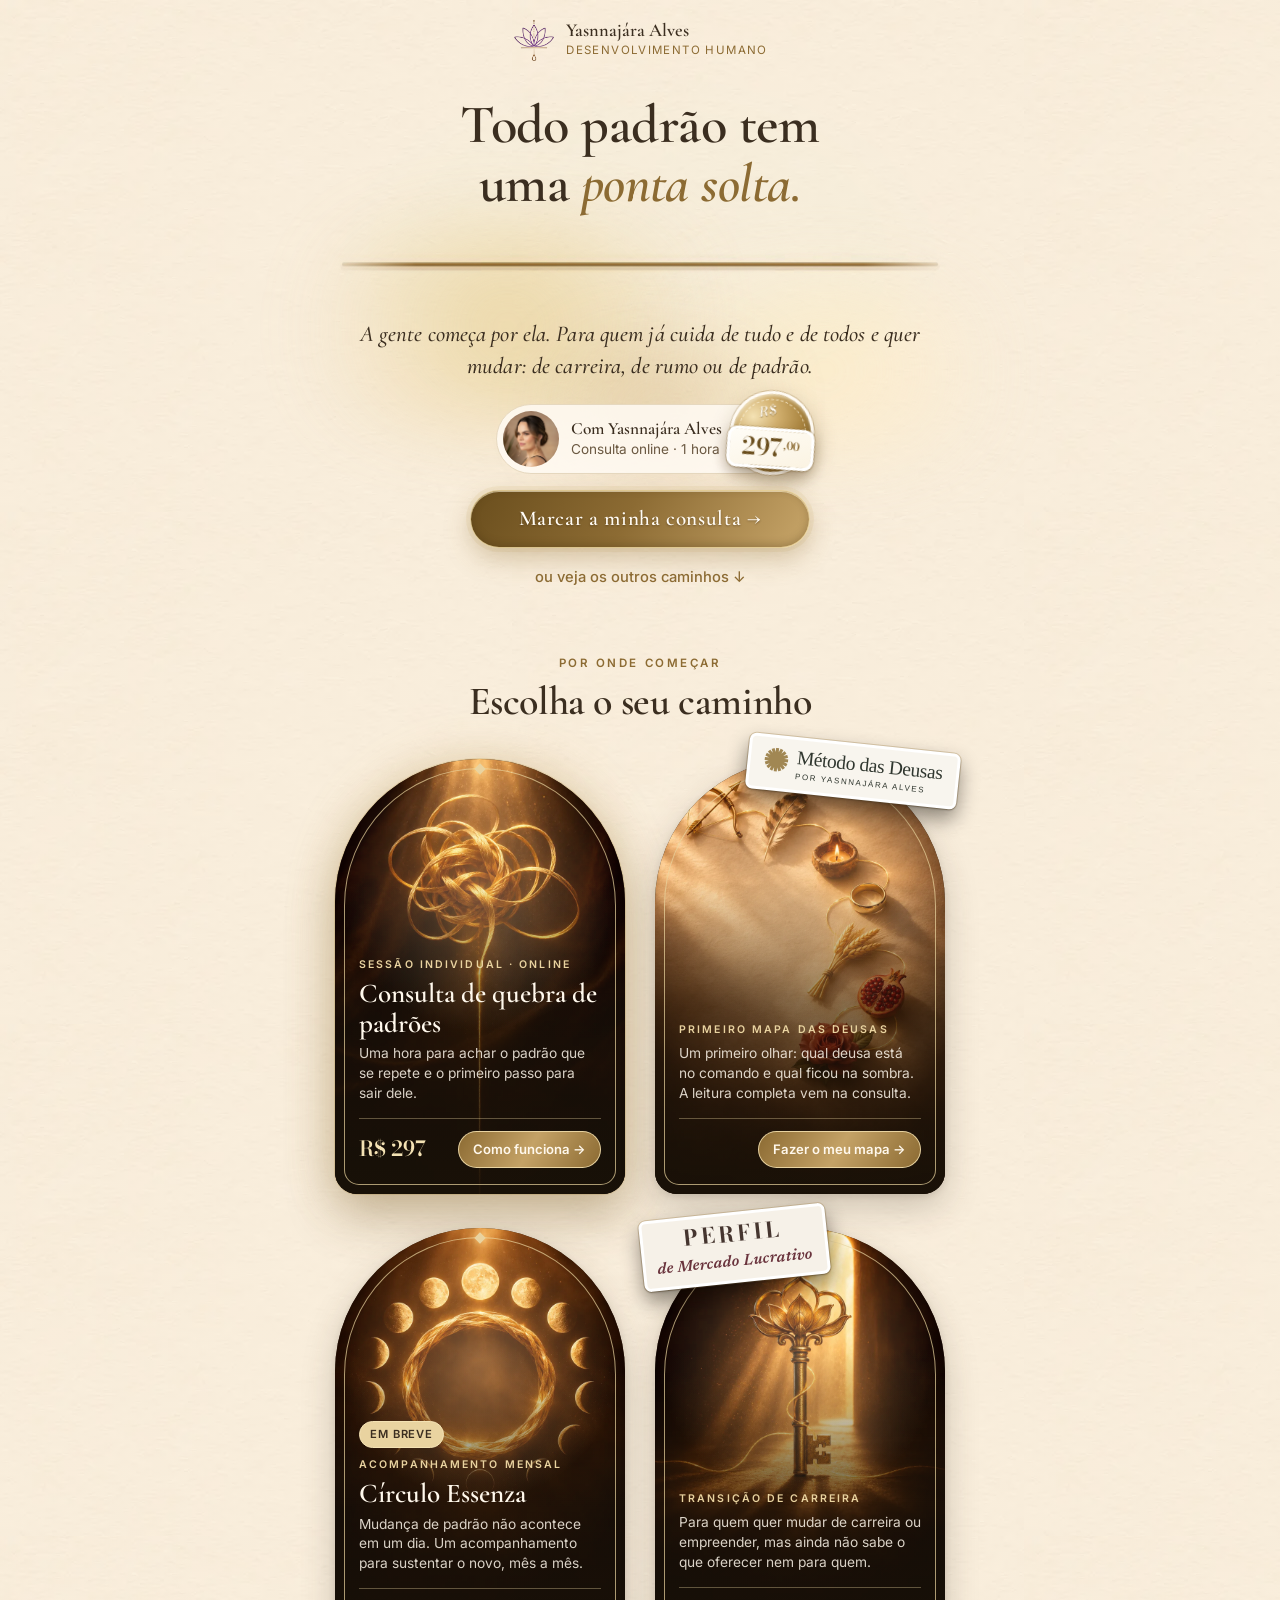
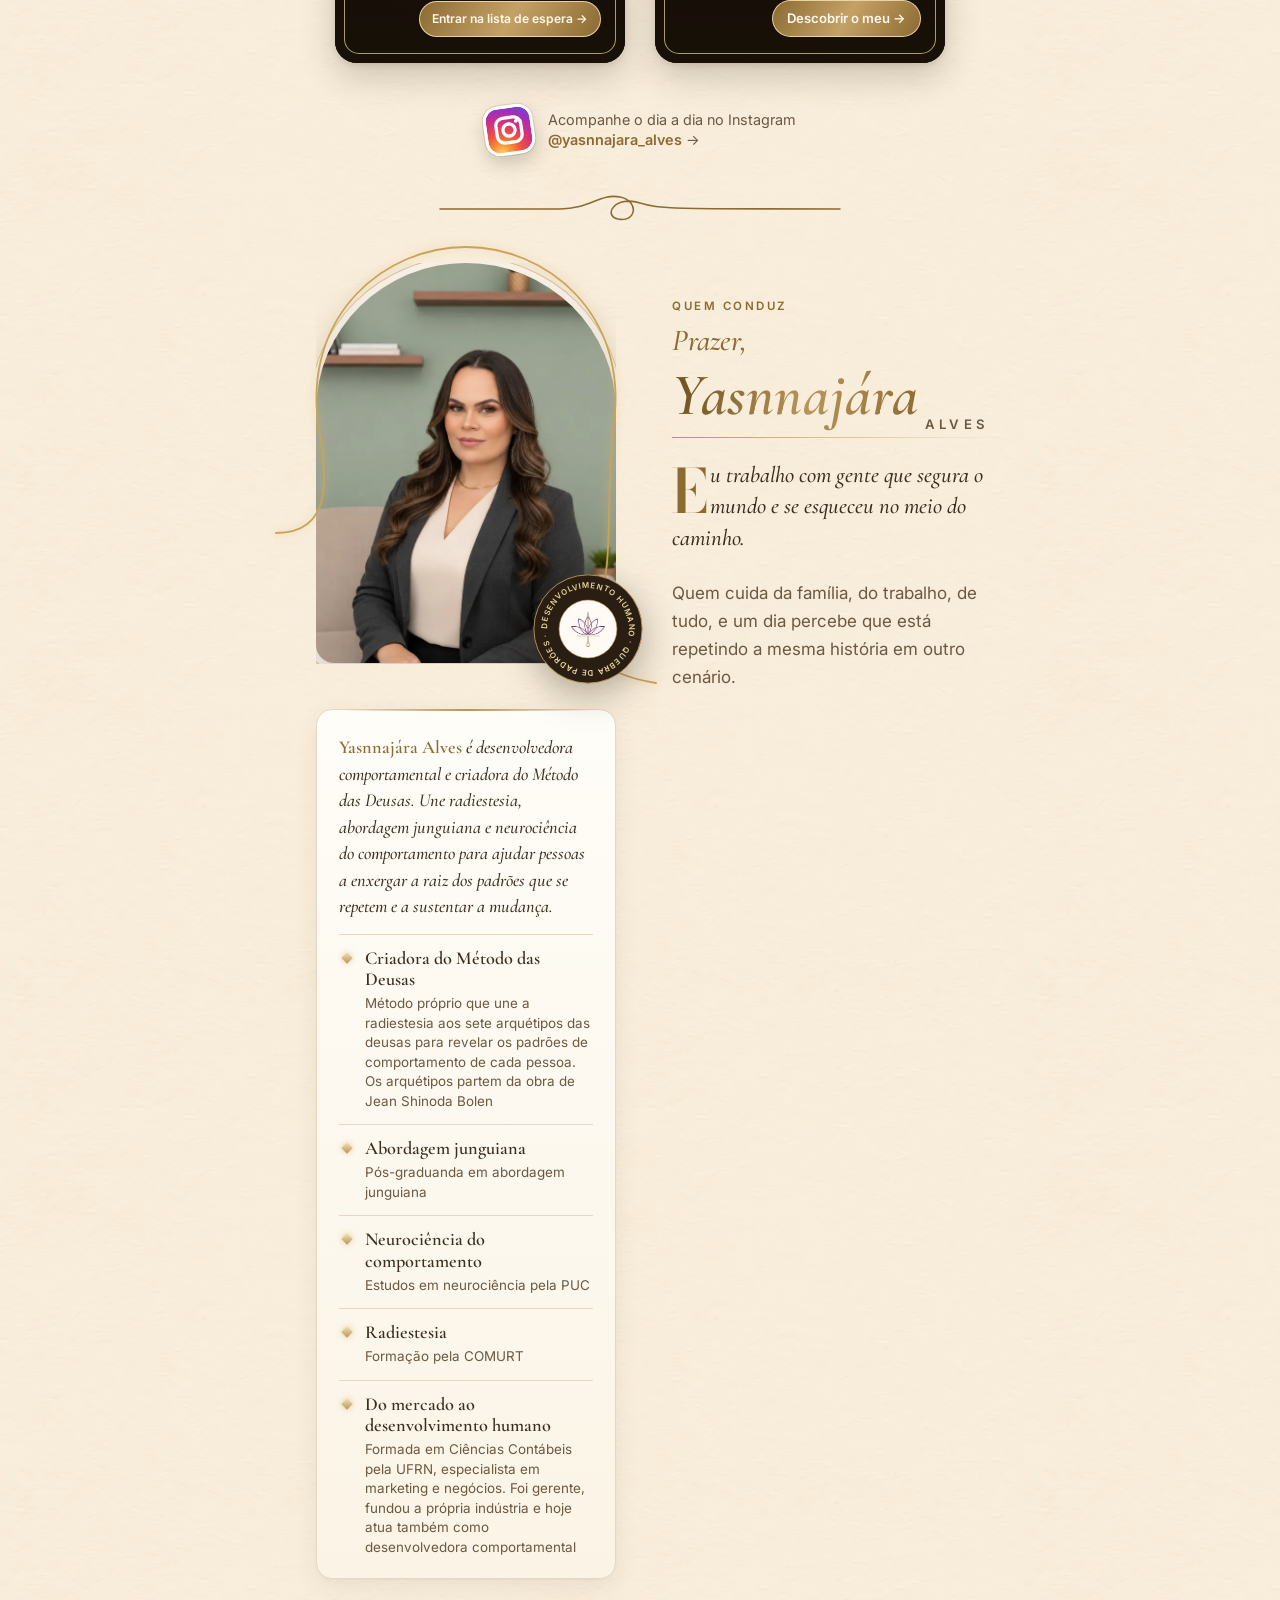
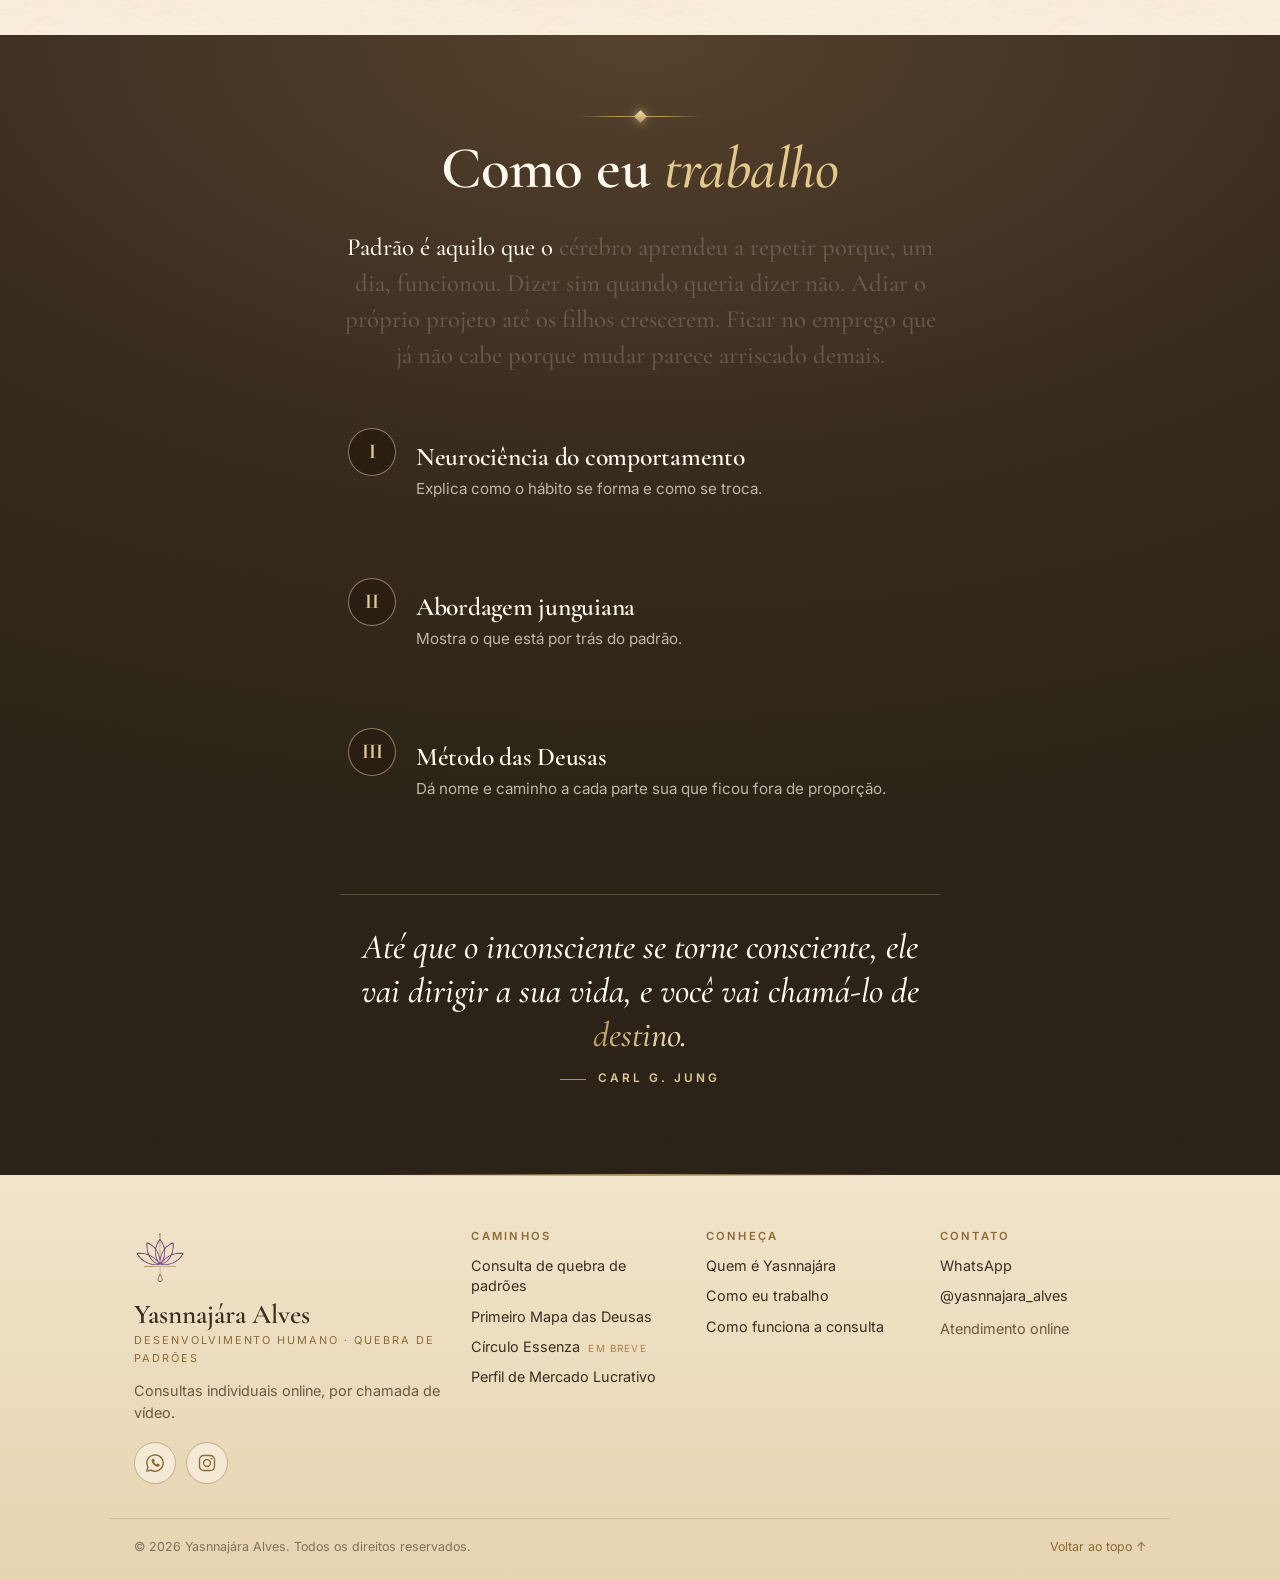
==== commit f7566b2b: "Perfil de Mercado Lucrativo aberto: cartão e rodapé levam à página de vendas Co-Authored-By: Claude " ====
--- a/index.html
+++ b/index.html
@@ -15,10 +15,10 @@
 <link rel="preconnect" href="https://fonts.googleapis.com">
 <link rel="preconnect" href="https://fonts.gstatic.com" crossorigin>
 <link href="https://fonts.googleapis.com/css2?family=Bodoni+Moda:ital,opsz,wght@0,6..96,600;0,6..96,700;1,6..96,500&family=Cormorant+Garamond:ital,wght@0,500;0,600;1,500&family=Inter:wght@400;500;600&family=Newsreader:ital,opsz,wght@1,6..72,600&display=swap" rel="stylesheet">
-<link rel="stylesheet" href="assets/style.css?v=202611230700">
-<link rel="stylesheet" href="assets/central.css?v=202611230700">
-<link rel="stylesheet" href="assets/vitrine.css?v=202611230700">
-<link rel="stylesheet" href="assets/secoes.css?v=202611230700">
+<link rel="stylesheet" href="assets/style.css?v=202611231000">
+<link rel="stylesheet" href="assets/central.css?v=202611231000">
+<link rel="stylesheet" href="assets/vitrine.css?v=202611231000">
+<link rel="stylesheet" href="assets/secoes.css?v=202611231000">
 </head>
 <body>
 
@@ -77,7 +77,7 @@
     <div class="vitrine__trilho" tabindex="0">
 
       <a class="arco arco--destaque" href="consultas.html">
-        <img class="arco__foto" src="assets/porta-consulta.webp?v=202611230700" alt="" width="800" height="1200" loading="lazy">
+        <img class="arco__foto" src="assets/porta-consulta.webp?v=202611231000" alt="" width="800" height="1200" loading="lazy">
         <span class="arco__moldura" aria-hidden="true"></span>
         <span class="arco__texto">
           <span class="card__eyebrow">Sessão individual · Online</span>
@@ -88,7 +88,7 @@
       </a>
 
       <a class="arco" data-link="metodo">
-        <img class="arco__foto" src="assets/porta-metodo.webp?v=202611230700" alt="" width="800" height="1200" loading="lazy">
+        <img class="arco__foto" src="assets/porta-metodo.webp?v=202611231000" alt="" width="800" height="1200" loading="lazy">
         <span class="arco__moldura" aria-hidden="true"></span>
         <span class="card__titulo marca-adesivo marca-adesivo--metodo" aria-label="Método das Deusas"><i aria-hidden="true">✺</i><span>Método das Deusas<small>por Yasnnajára Alves</small></span></span>
         <span class="arco__texto">
@@ -99,7 +99,7 @@
       </a>
 
       <a class="arco" data-link="essenza">
-        <img class="arco__foto" src="assets/porta-essenza.webp?v=202611230700" alt="" width="800" height="1200" loading="lazy">
+        <img class="arco__foto" src="assets/porta-essenza.webp?v=202611231000" alt="" width="800" height="1200" loading="lazy">
         <span class="arco__moldura" aria-hidden="true"></span>
         <span class="arco__texto">
           <span class="card__eyebrow">Acompanhamento mensal</span>
@@ -110,7 +110,7 @@
       </a>
 
       <a class="arco" data-link="perfil">
-        <img class="arco__foto" src="assets/porta-perfil.webp?v=202611230700" alt="" width="800" height="1200" loading="lazy">
+        <img class="arco__foto" src="assets/porta-perfil.webp?v=202611231000" alt="" width="800" height="1200" loading="lazy">
         <span class="arco__moldura" aria-hidden="true"></span>
         <span class="card__titulo marca-adesivo marca-adesivo--perfil" aria-label="Perfil de Mercado Lucrativo"><b>Perfil</b><em>de Mercado Lucrativo</em></span>
         <span class="arco__texto">
@@ -232,7 +232,7 @@
       <a href="consultas.html">Consulta de quebra de padrões</a>
       <a data-link="metodo">Primeiro Mapa das Deusas</a>
       <a data-link="essenza">Círculo Essenza <small>em breve</small></a>
-      <a data-link="perfil">Perfil de Mercado Lucrativo <small>em breve</small></a>
+      <a data-link="perfil">Perfil de Mercado Lucrativo</a>
     </nav>
     <nav class="rodape-site__col" aria-label="Conheça">
       <p class="rodape-site__titulo">Conheça</p>
@@ -252,9 +252,9 @@
     <a href="#" class="rodape-site__topo">Voltar ao topo ↑</a>
   </div>
 </footer>
-<script src="assets/central.js?v=202611230700"></script>
-<script src="assets/vitrine.js?v=202611230700"></script>
-<script src="assets/secoes.js?v=202611230700"></script>
-<script src="assets/anima.js?v=202611230700"></script>
+<script src="assets/central.js?v=202611231000"></script>
+<script src="assets/vitrine.js?v=202611231000"></script>
+<script src="assets/secoes.js?v=202611231000"></script>
+<script src="assets/anima.js?v=202611231000"></script>
 </body>
 </html>
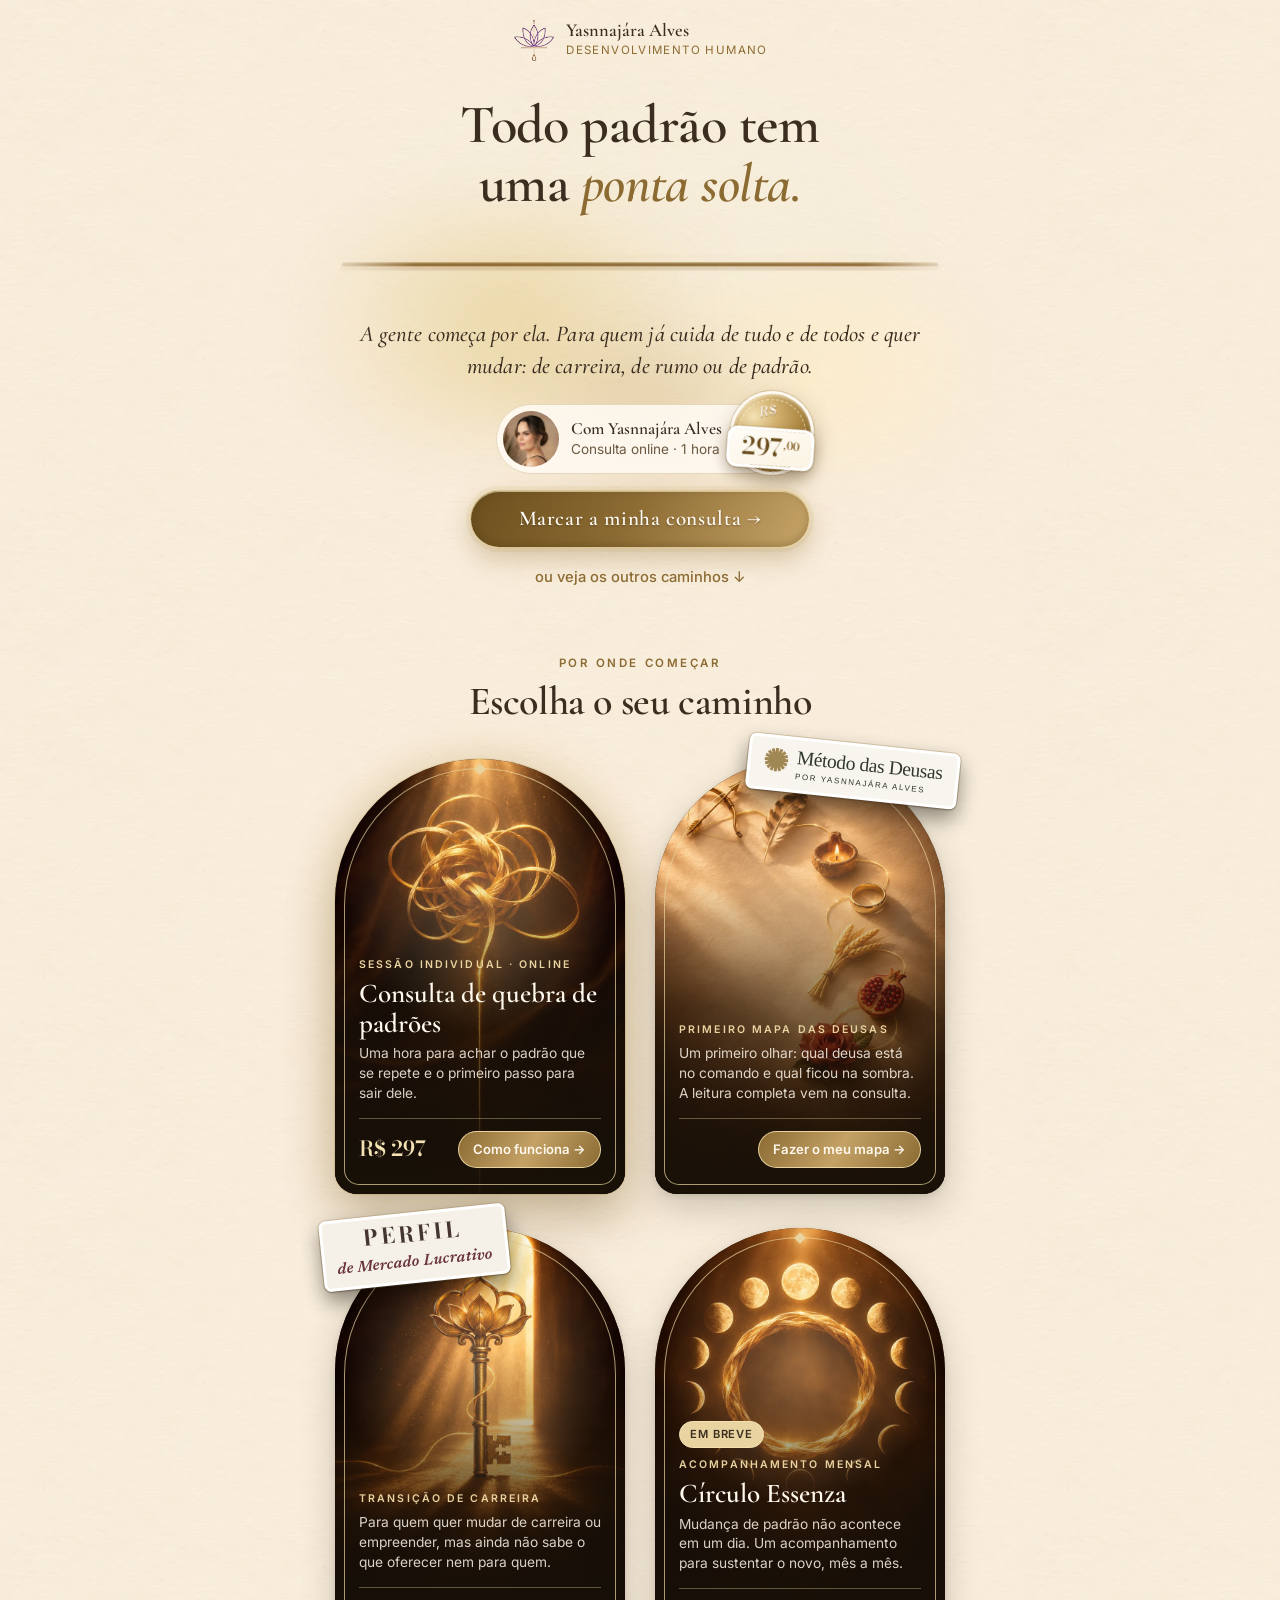
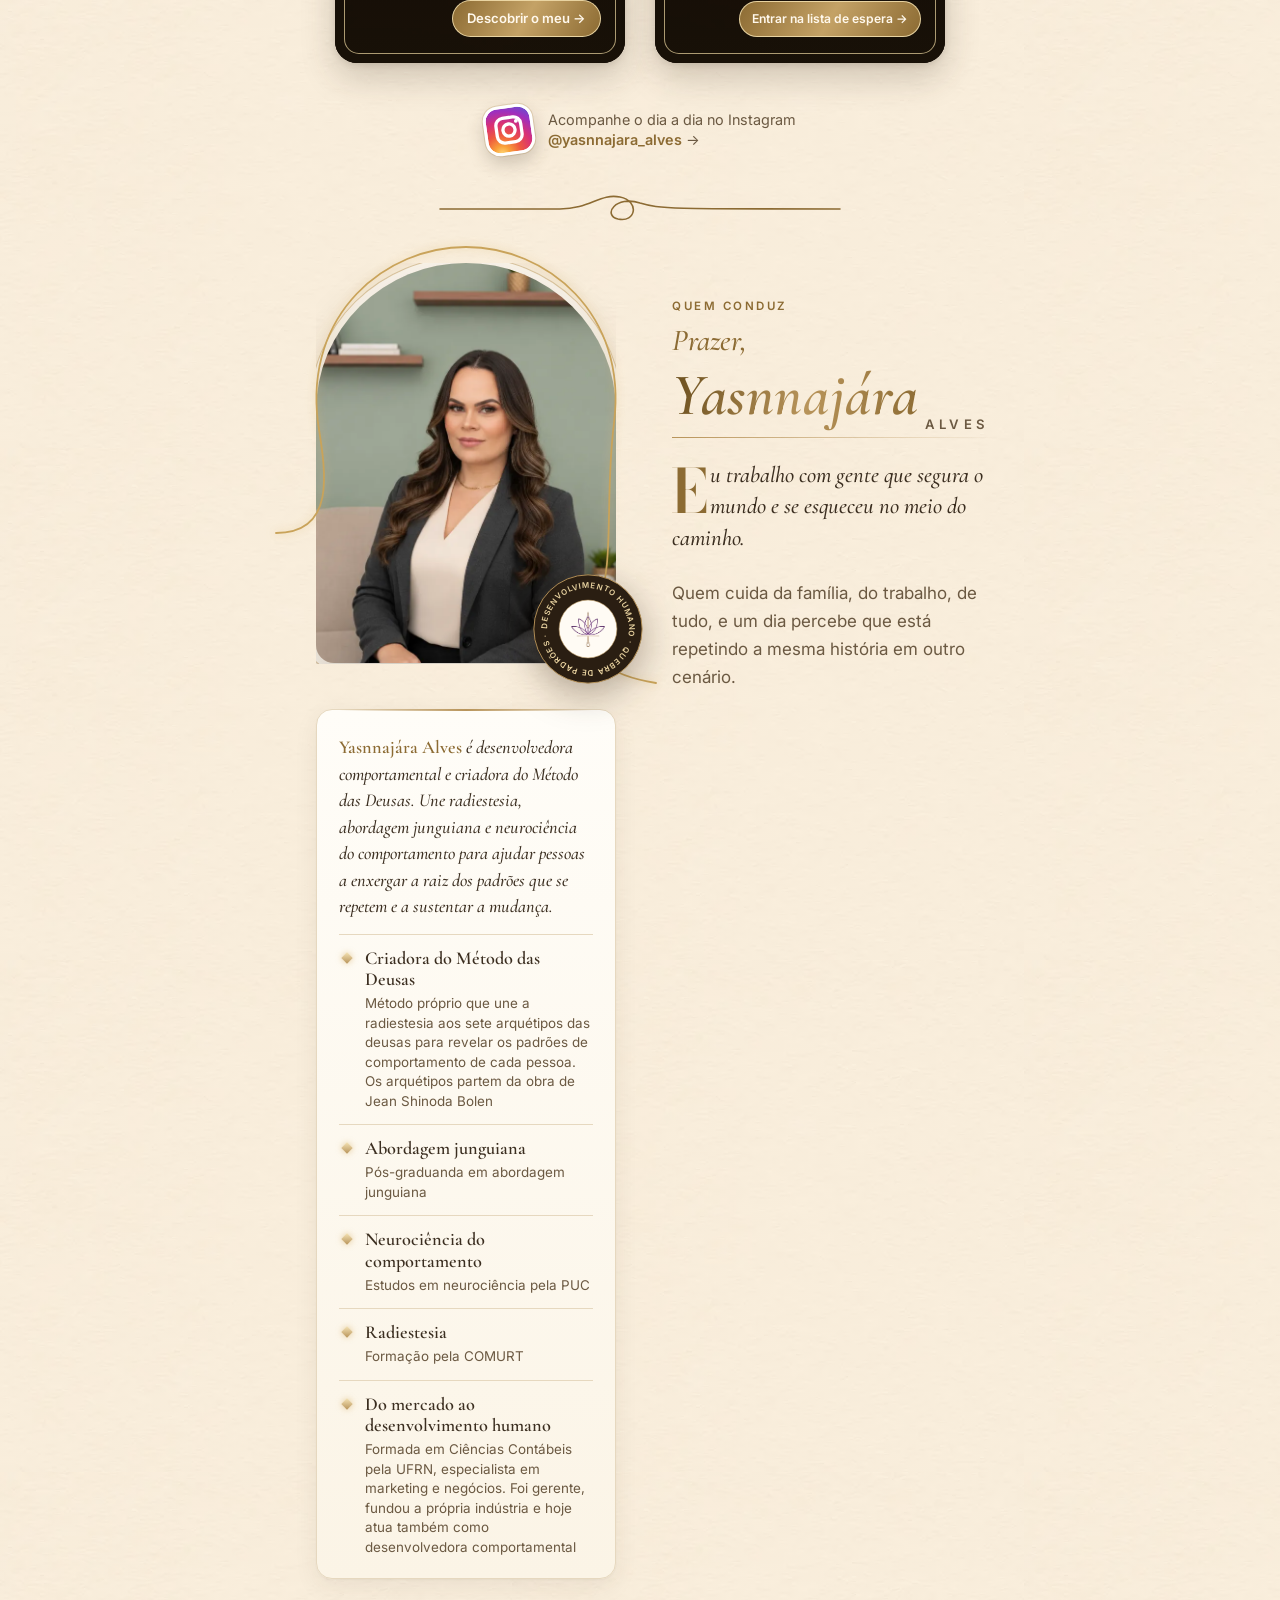
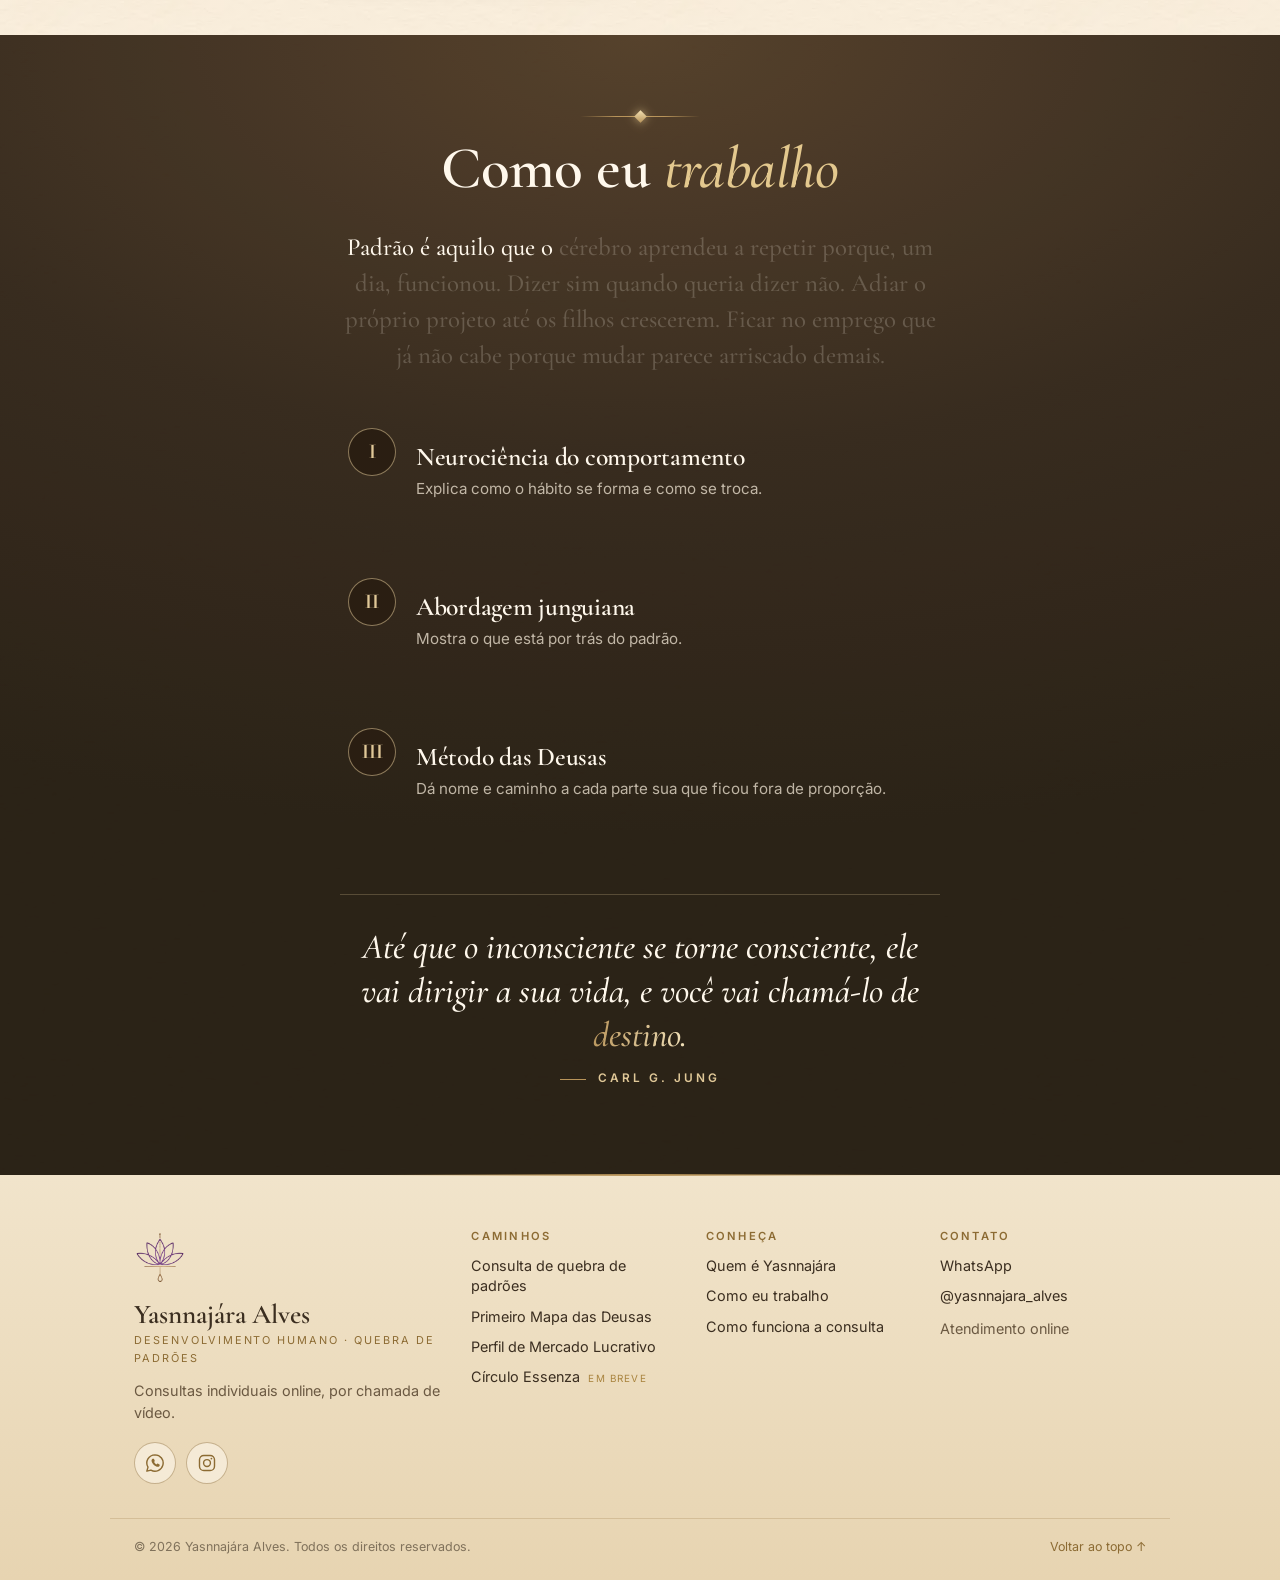
==== commit 662665f0: "Imagem de compartilhar no estilo dos arcos e Círculo Essenza por último Co-Authored-By: Claude Opus " ====
--- a/index.html
+++ b/index.html
@@ -8,17 +8,17 @@
 <meta name="description" content="Desenvolvimento humano para quem quer quebrar padrões, mudar de carreira ou crescer profissionalmente. Neurociência, Jung e o Método das Deusas.">
 <meta property="og:title" content="Yasnnajára Alves · Desenvolvimento humano">
 <meta property="og:description" content="Quebra de padrões com neurociência, abordagem junguiana e o Método das Deusas.">
-<meta property="og:image" content="https://rafaheul.github.io/yasnnajara/assets/compartilhar.jpg">
+<meta property="og:image" content="https://rafaheul.github.io/yasnnajara/assets/compartilhar.jpg?v=2">
 <meta property="og:image:width" content="1200">
 <meta property="og:image:height" content="630">
 <meta name="twitter:card" content="summary_large_image">
 <link rel="preconnect" href="https://fonts.googleapis.com">
 <link rel="preconnect" href="https://fonts.gstatic.com" crossorigin>
 <link href="https://fonts.googleapis.com/css2?family=Bodoni+Moda:ital,opsz,wght@0,6..96,600;0,6..96,700;1,6..96,500&family=Cormorant+Garamond:ital,wght@0,500;0,600;1,500&family=Inter:wght@400;500;600&family=Newsreader:ital,opsz,wght@1,6..72,600&display=swap" rel="stylesheet">
-<link rel="stylesheet" href="assets/style.css?v=202611231000">
-<link rel="stylesheet" href="assets/central.css?v=202611231000">
-<link rel="stylesheet" href="assets/vitrine.css?v=202611231000">
-<link rel="stylesheet" href="assets/secoes.css?v=202611231000">
+<link rel="stylesheet" href="assets/style.css?v=202611231100">
+<link rel="stylesheet" href="assets/central.css?v=202611231100">
+<link rel="stylesheet" href="assets/vitrine.css?v=202611231100">
+<link rel="stylesheet" href="assets/secoes.css?v=202611231100">
 </head>
 <body>
 
@@ -77,7 +77,7 @@
     <div class="vitrine__trilho" tabindex="0">
 
       <a class="arco arco--destaque" href="consultas.html">
-        <img class="arco__foto" src="assets/porta-consulta.webp?v=202611231000" alt="" width="800" height="1200" loading="lazy">
+        <img class="arco__foto" src="assets/porta-consulta.webp?v=202611231100" alt="" width="800" height="1200" loading="lazy">
         <span class="arco__moldura" aria-hidden="true"></span>
         <span class="arco__texto">
           <span class="card__eyebrow">Sessão individual · Online</span>
@@ -88,7 +88,7 @@
       </a>
 
       <a class="arco" data-link="metodo">
-        <img class="arco__foto" src="assets/porta-metodo.webp?v=202611231000" alt="" width="800" height="1200" loading="lazy">
+        <img class="arco__foto" src="assets/porta-metodo.webp?v=202611231100" alt="" width="800" height="1200" loading="lazy">
         <span class="arco__moldura" aria-hidden="true"></span>
         <span class="card__titulo marca-adesivo marca-adesivo--metodo" aria-label="Método das Deusas"><i aria-hidden="true">✺</i><span>Método das Deusas<small>por Yasnnajára Alves</small></span></span>
         <span class="arco__texto">
@@ -98,25 +98,25 @@
         </span>
       </a>
 
+      <a class="arco" data-link="perfil">
+        <img class="arco__foto" src="assets/porta-perfil.webp?v=202611231100" alt="" width="800" height="1200" loading="lazy">
+        <span class="arco__moldura" aria-hidden="true"></span>
+        <span class="card__titulo marca-adesivo marca-adesivo--perfil" aria-label="Perfil de Mercado Lucrativo"><b>Perfil</b><em>de Mercado Lucrativo</em></span>
+        <span class="arco__texto">
+          <span class="card__eyebrow">Transição de carreira</span>
+          <span class="card__texto">Para quem quer mudar de carreira ou empreender, mas ainda não sabe o que oferecer nem para quem.</span>
+          <span class="arco__rodape"><span></span><span class="seta">Descobrir o meu →</span></span>
+        </span>
+      </a>
+
       <a class="arco" data-link="essenza">
-        <img class="arco__foto" src="assets/porta-essenza.webp?v=202611231000" alt="" width="800" height="1200" loading="lazy">
+        <img class="arco__foto" src="assets/porta-essenza.webp?v=202611231100" alt="" width="800" height="1200" loading="lazy">
         <span class="arco__moldura" aria-hidden="true"></span>
         <span class="arco__texto">
           <span class="card__eyebrow">Acompanhamento mensal</span>
           <span class="card__titulo">Círculo Essenza</span>
           <span class="card__texto">Mudança de padrão não acontece em um dia. Um acompanhamento para sustentar o novo, mês a mês.</span>
           <span class="arco__rodape"><span></span><span class="seta">Quero participar →</span></span>
-        </span>
-      </a>
-
-      <a class="arco" data-link="perfil">
-        <img class="arco__foto" src="assets/porta-perfil.webp?v=202611231000" alt="" width="800" height="1200" loading="lazy">
-        <span class="arco__moldura" aria-hidden="true"></span>
-        <span class="card__titulo marca-adesivo marca-adesivo--perfil" aria-label="Perfil de Mercado Lucrativo"><b>Perfil</b><em>de Mercado Lucrativo</em></span>
-        <span class="arco__texto">
-          <span class="card__eyebrow">Transição de carreira</span>
-          <span class="card__texto">Para quem quer mudar de carreira ou empreender, mas ainda não sabe o que oferecer nem para quem.</span>
-          <span class="arco__rodape"><span></span><span class="seta">Descobrir o meu →</span></span>
         </span>
       </a>
 
@@ -231,8 +231,8 @@
       <p class="rodape-site__titulo">Caminhos</p>
       <a href="consultas.html">Consulta de quebra de padrões</a>
       <a data-link="metodo">Primeiro Mapa das Deusas</a>
+      <a data-link="perfil">Perfil de Mercado Lucrativo</a>
       <a data-link="essenza">Círculo Essenza <small>em breve</small></a>
-      <a data-link="perfil">Perfil de Mercado Lucrativo</a>
     </nav>
     <nav class="rodape-site__col" aria-label="Conheça">
       <p class="rodape-site__titulo">Conheça</p>
@@ -252,9 +252,9 @@
     <a href="#" class="rodape-site__topo">Voltar ao topo ↑</a>
   </div>
 </footer>
-<script src="assets/central.js?v=202611231000"></script>
-<script src="assets/vitrine.js?v=202611231000"></script>
-<script src="assets/secoes.js?v=202611231000"></script>
-<script src="assets/anima.js?v=202611231000"></script>
+<script src="assets/central.js?v=202611231100"></script>
+<script src="assets/vitrine.js?v=202611231100"></script>
+<script src="assets/secoes.js?v=202611231100"></script>
+<script src="assets/anima.js?v=202611231100"></script>
 </body>
 </html>
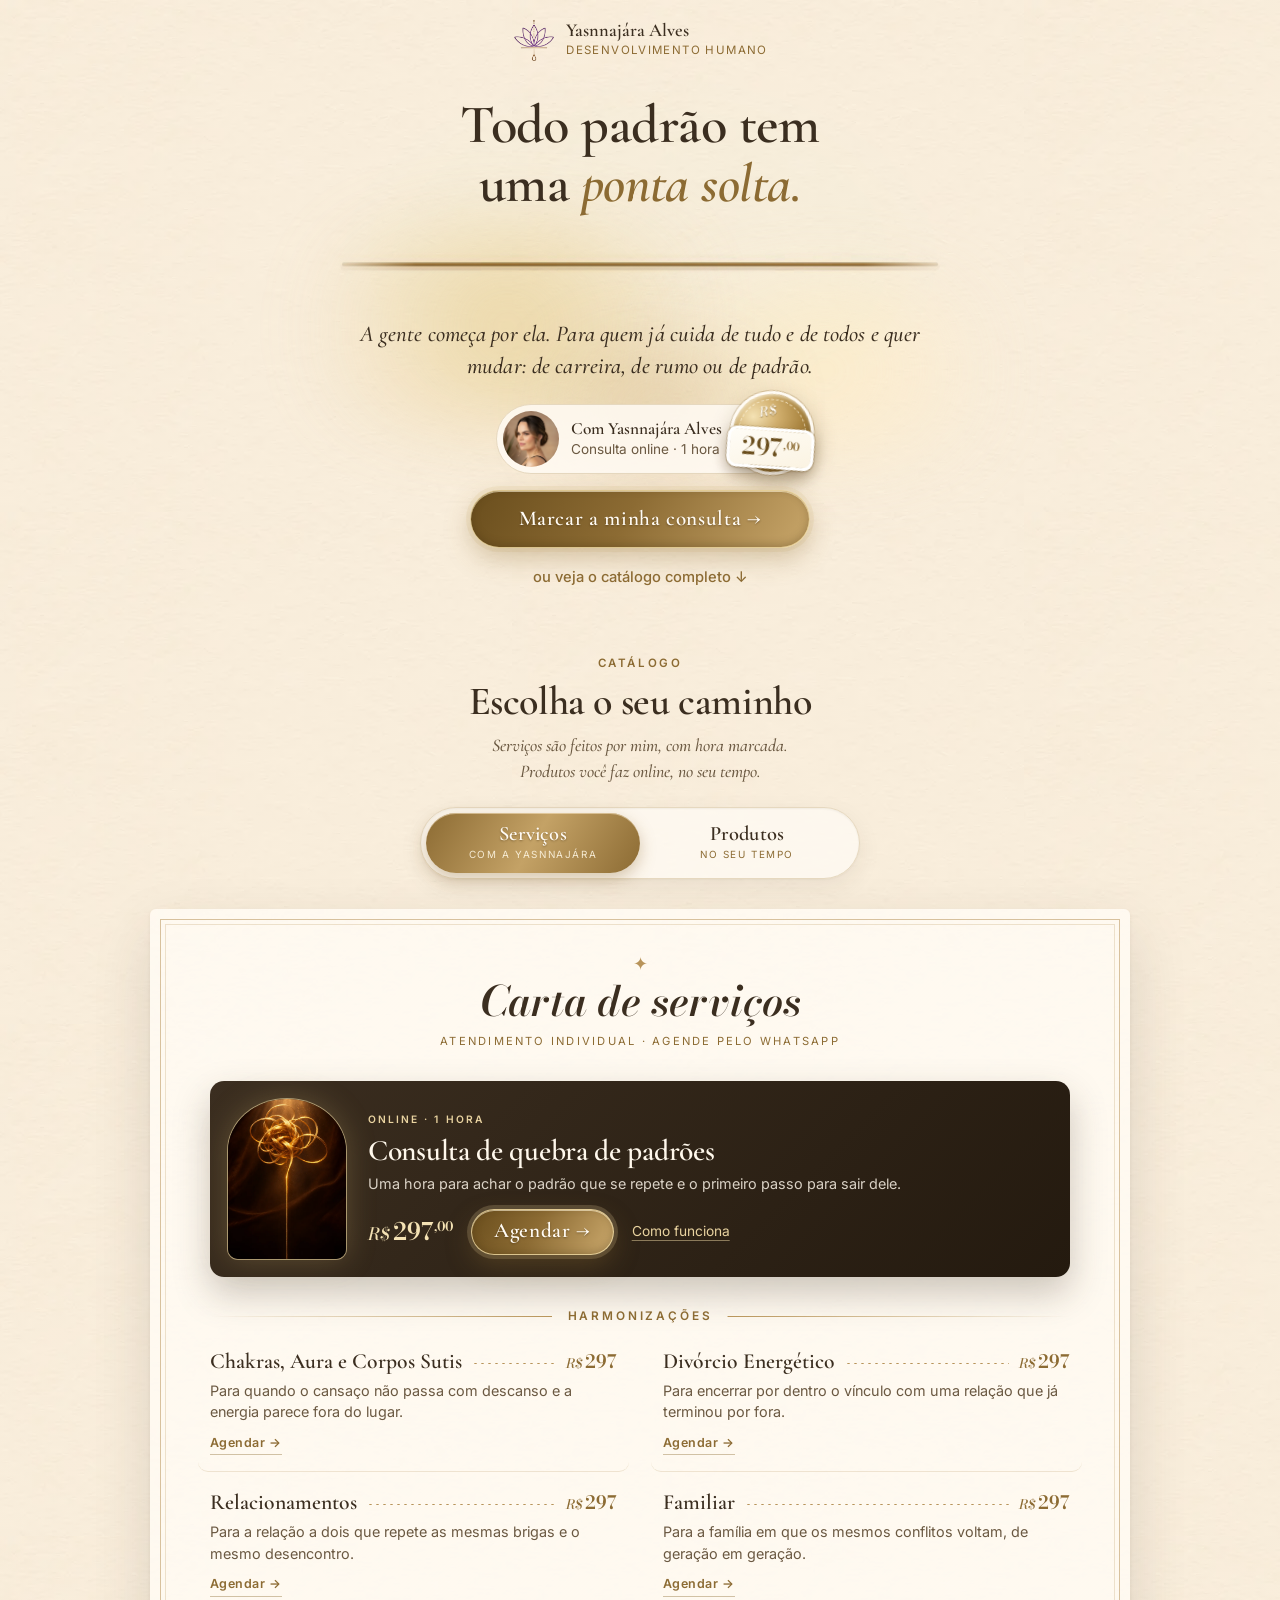
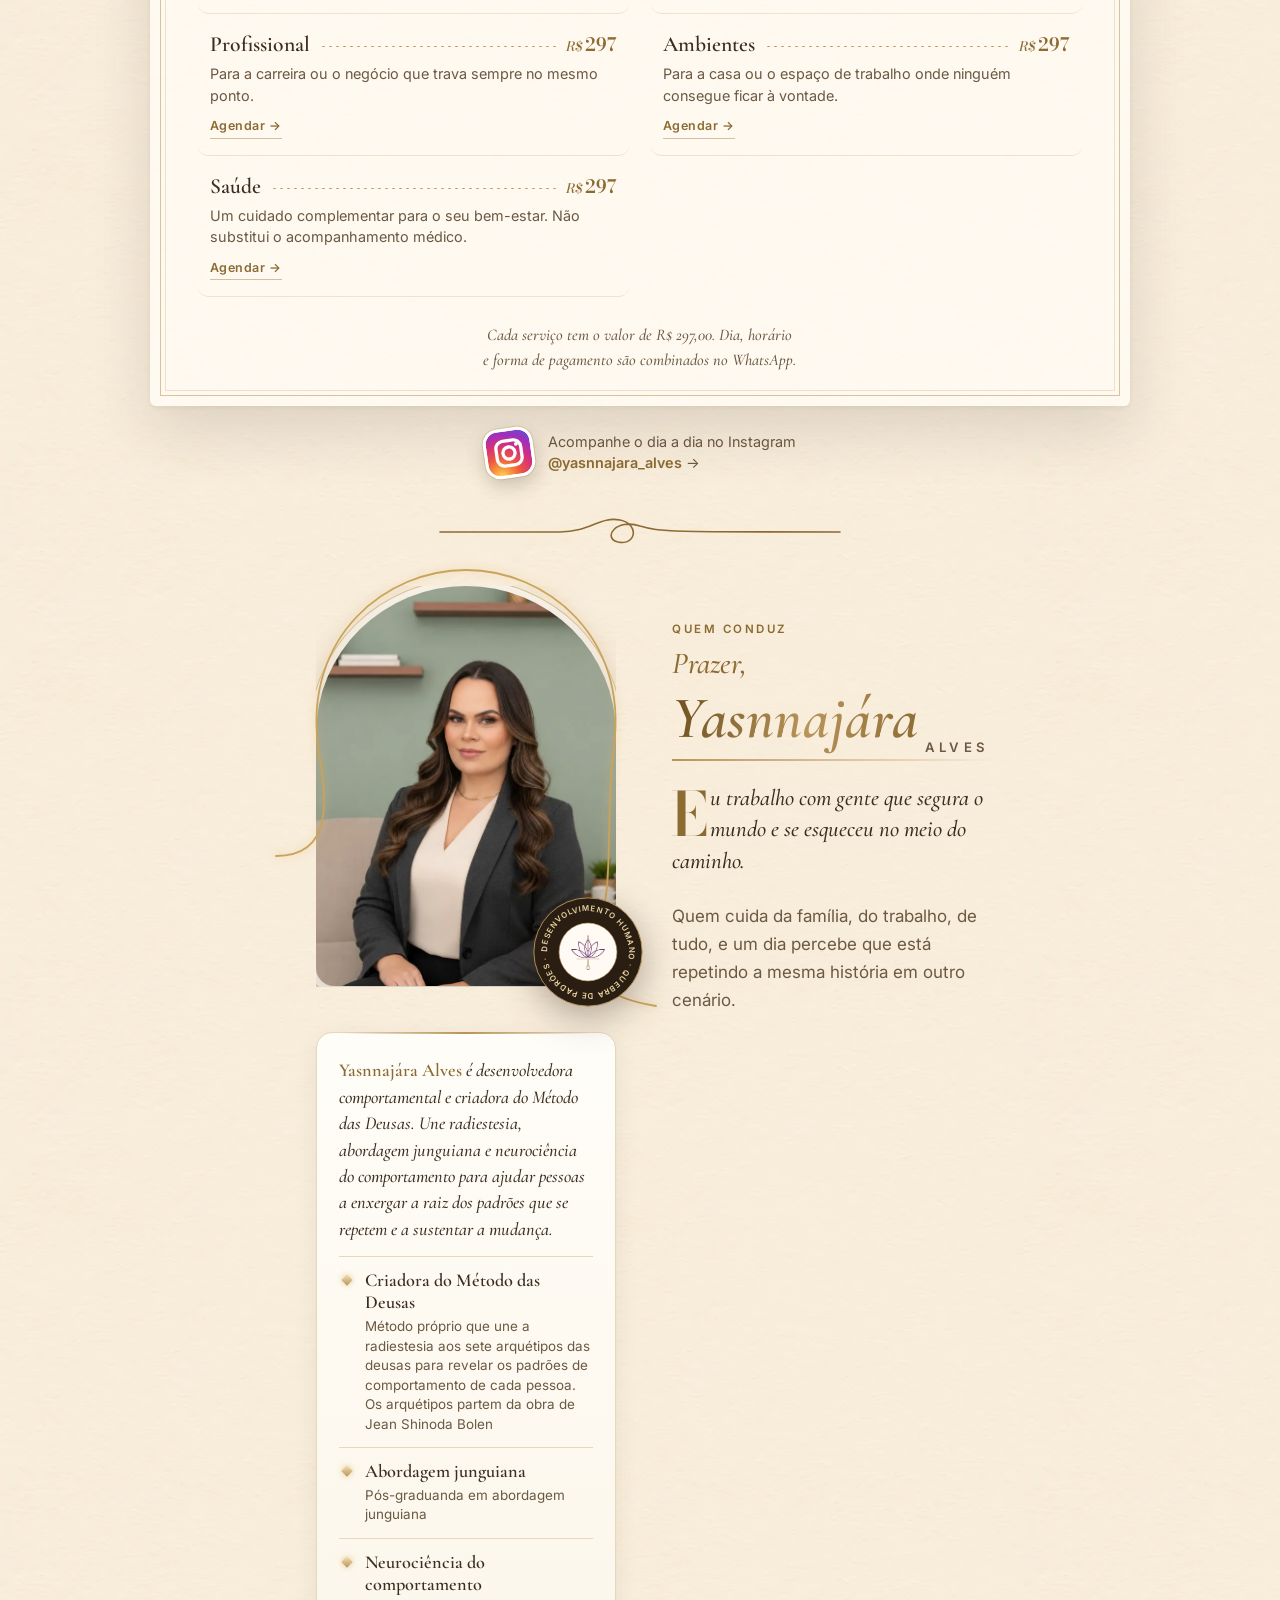
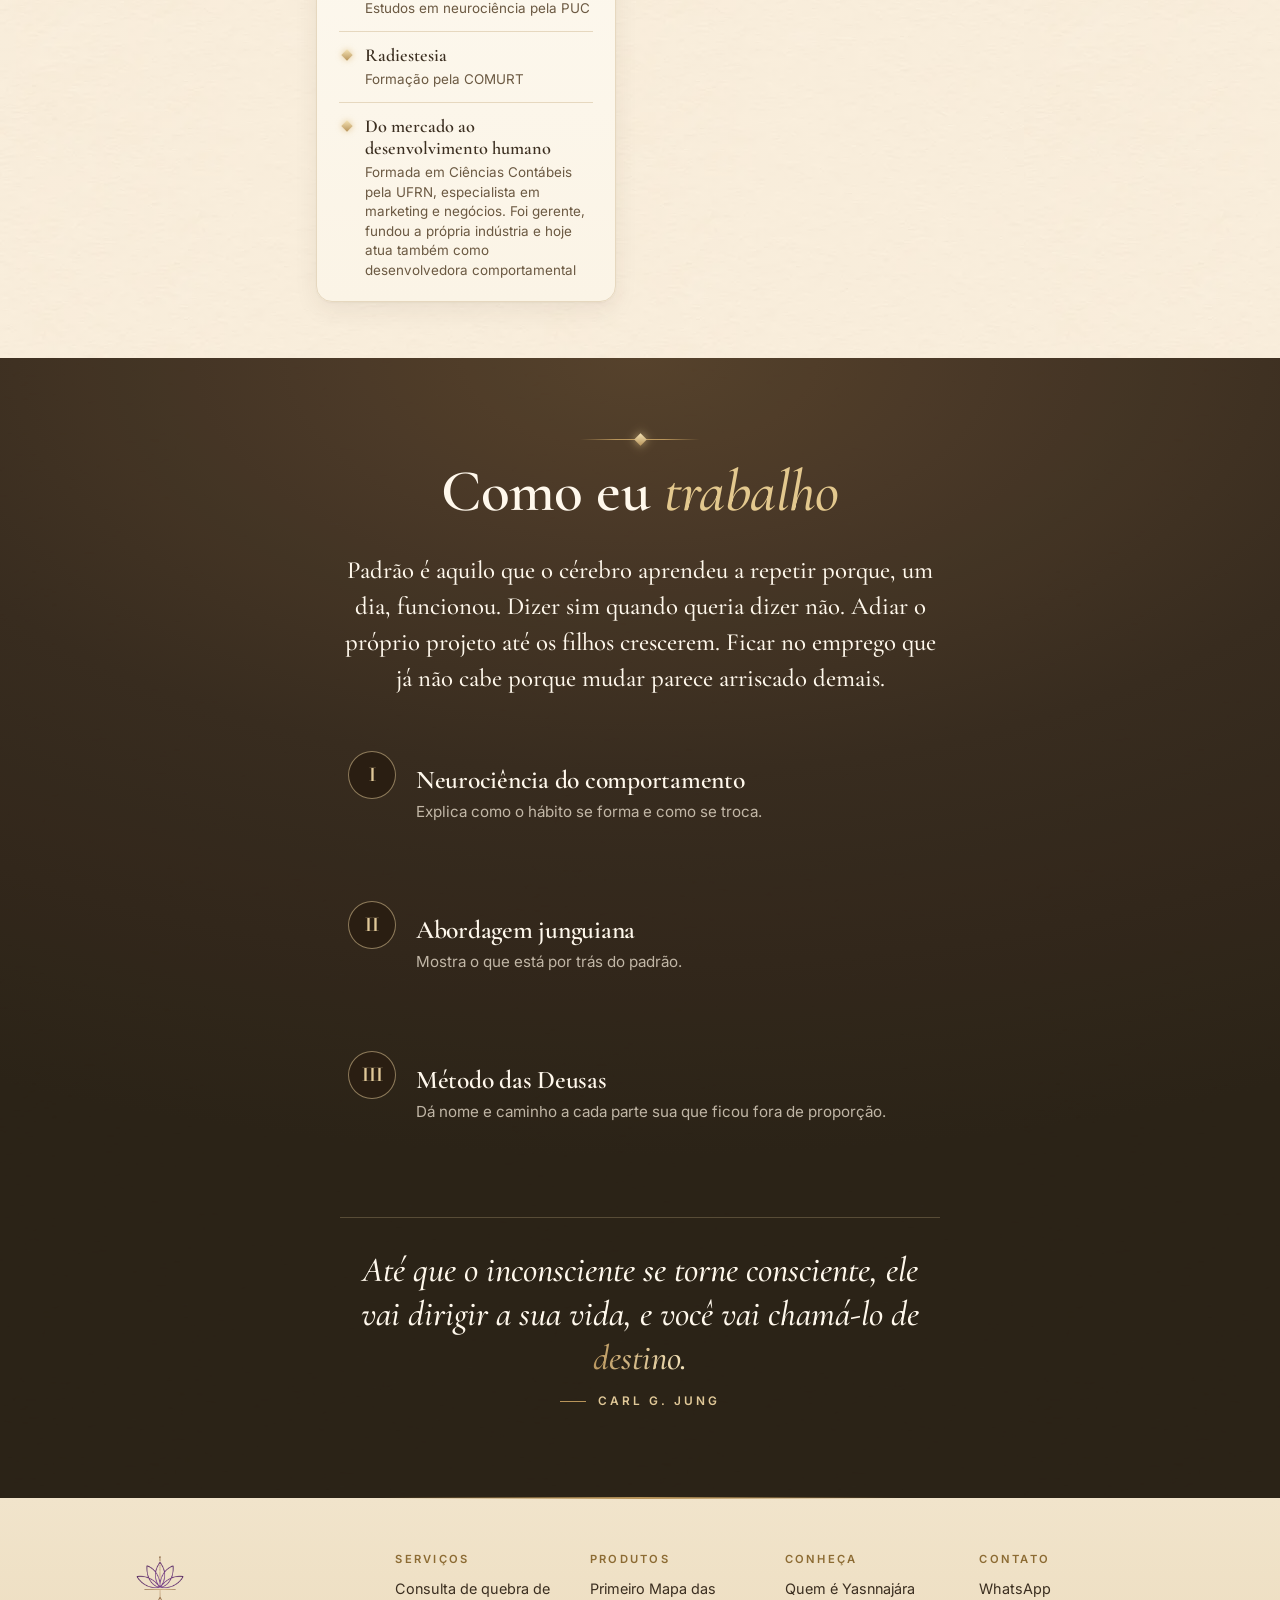
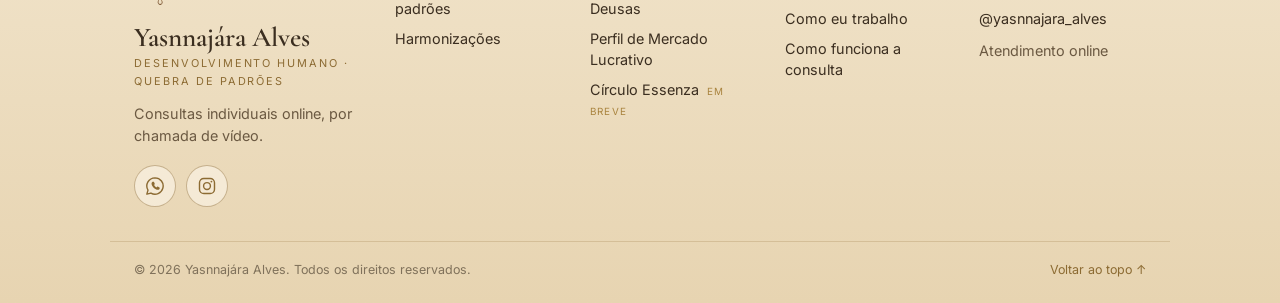
==== commit dad74d42: "Catálogo na inicial: Serviços (carta com consulta e 7 harmonizações, R$ 297) e Produtos (arcos) Cada" ====
--- a/index.html
+++ b/index.html
@@ -15,10 +15,11 @@
 <link rel="preconnect" href="https://fonts.googleapis.com">
 <link rel="preconnect" href="https://fonts.gstatic.com" crossorigin>
 <link href="https://fonts.googleapis.com/css2?family=Bodoni+Moda:ital,opsz,wght@0,6..96,600;0,6..96,700;1,6..96,500&family=Cormorant+Garamond:ital,wght@0,500;0,600;1,500&family=Inter:wght@400;500;600&family=Newsreader:ital,opsz,wght@1,6..72,600&display=swap" rel="stylesheet">
-<link rel="stylesheet" href="assets/style.css?v=202611231100">
-<link rel="stylesheet" href="assets/central.css?v=202611231100">
-<link rel="stylesheet" href="assets/vitrine.css?v=202611231100">
-<link rel="stylesheet" href="assets/secoes.css?v=202611231100">
+<link rel="stylesheet" href="assets/style.css?v=202611231500">
+<link rel="stylesheet" href="assets/central.css?v=202611231500">
+<link rel="stylesheet" href="assets/vitrine.css?v=202611231500">
+<link rel="stylesheet" href="assets/secoes.css?v=202611231500">
+<link rel="stylesheet" href="assets/catalogo.css?v=202611231500">
 </head>
 <body>
 
@@ -64,53 +65,115 @@
     <span class="selo-preco" aria-label="R$ 297,00"><small>R$</small><i class="selo-preco__estrela" aria-hidden="true"></i><strong class="selo-preco__valor">297<sup>,00</sup></strong></span>
   </a>
   <a class="btn btn-luxo capa__btn cl" data-link="whatsapp"><span class="seta">Marcar a minha consulta →</span></a>
-  <a class="capa__descer cl" href="#portas">ou veja os outros caminhos ↓</a>
+  <a class="capa__descer cl" href="#catalogo">ou veja o catálogo completo ↓</a>
 </section>
 
 <main class="wrap" id="portas">
-  <section class="vitrine" aria-label="Os trabalhos da Yasnnajára">
-    <header class="vitrine__topo">
-      <span class="vitrine__olho">Por onde começar</span>
+  <!-- ============ CATÁLOGO (23/11/2026): serviços (com ela, hora marcada) × produtos (online, no tempo da pessoa) ============ -->
+  <section class="catalogo" id="catalogo" aria-label="Catálogo da Yasnnajára">
+    <header class="vitrine__topo catalogo__topo">
+      <span class="vitrine__olho">Catálogo</span>
       <h2>Escolha o seu caminho</h2>
+      <p class="catalogo__sub">Serviços são feitos por mim, com hora marcada. Produtos você faz online, no seu tempo.</p>
     </header>
 
+    <div class="catalogo__abas" role="tablist" aria-label="Tipo">
+      <span class="catalogo__marcador" aria-hidden="true"></span>
+      <button class="catalogo__aba" type="button" role="tab" id="aba-servicos" aria-controls="servicos" aria-selected="true">
+        <b>Serviços</b><small>com a Yasnnajára</small></button>
+      <button class="catalogo__aba" type="button" role="tab" id="aba-produtos" aria-controls="produtos" aria-selected="false" tabindex="-1">
+        <b>Produtos</b><small>no seu tempo</small></button>
+    </div>
+
+    <!-- ---------- SERVIÇOS: a carta ---------- -->
+    <div class="catalogo__painel" id="servicos" role="tabpanel" aria-labelledby="aba-servicos">
+      <div class="carta">
+        <span class="carta__moldura" aria-hidden="true"></span>
+        <header class="carta__topo">
+          <span class="carta__orna" aria-hidden="true">✦</span>
+          <p class="carta__titulo">Carta de serviços</p>
+          <p class="carta__nota">Atendimento individual · agende pelo WhatsApp</p>
+        </header>
+
+        <!-- serviço em destaque: tem página própria -->
+        <article class="servico-destaque">
+          <img class="servico-destaque__foto" src="assets/porta-consulta.webp?v=202611231500" alt="" width="800" height="1200" loading="lazy">
+          <div class="servico-destaque__texto">
+            <span class="servico-destaque__olho">Online · 1 hora</span>
+            <h3>Consulta de quebra de padrões</h3>
+            <p>Uma hora para achar o padrão que se repete e o primeiro passo para sair dele.</p>
+            <div class="servico-destaque__acoes">
+              <span class="servico__preco servico__preco--grande"><small>R$</small>297<sup>,00</sup></span>
+              <a class="btn btn-luxo servico-destaque__btn" data-servico="a consulta de quebra de padrões"><span class="seta">Agendar →</span></a>
+              <a class="servico-destaque__mais" href="consultas.html">Como funciona</a>
+            </div>
+          </div>
+        </article>
+
+        <p class="carta__secao"><span>Harmonizações</span></p>
+        <!-- [A CONFIRMAR COM ELA] a linha de baixo de cada serviço foi escrita a partir do nome -->
+        <ul class="carta__lista">
+          <li><a class="servico" data-servico="a Harmonização de Chakras, Aura e Corpos Sutis">
+            <span class="servico__linha"><b class="servico__nome">Chakras, Aura e Corpos Sutis</b><i class="servico__pontos" aria-hidden="true"></i><span class="servico__preco"><small>R$</small>297</span></span>
+            <span class="servico__texto">Para quando o cansaço não passa com descanso e a energia parece fora do lugar.</span>
+            <span class="servico__agendar">Agendar →</span></a></li>
+          <li><a class="servico" data-servico="o Divórcio Energético">
+            <span class="servico__linha"><b class="servico__nome">Divórcio Energético</b><i class="servico__pontos" aria-hidden="true"></i><span class="servico__preco"><small>R$</small>297</span></span>
+            <span class="servico__texto">Para encerrar por dentro o vínculo com uma relação que já terminou por fora.</span>
+            <span class="servico__agendar">Agendar →</span></a></li>
+          <li><a class="servico" data-servico="a Harmonização de Relacionamentos">
+            <span class="servico__linha"><b class="servico__nome">Relacionamentos</b><i class="servico__pontos" aria-hidden="true"></i><span class="servico__preco"><small>R$</small>297</span></span>
+            <span class="servico__texto">Para a relação a dois que repete as mesmas brigas e o mesmo desencontro.</span>
+            <span class="servico__agendar">Agendar →</span></a></li>
+          <li><a class="servico" data-servico="a Harmonização Familiar">
+            <span class="servico__linha"><b class="servico__nome">Familiar</b><i class="servico__pontos" aria-hidden="true"></i><span class="servico__preco"><small>R$</small>297</span></span>
+            <span class="servico__texto">Para a família em que os mesmos conflitos voltam, de geração em geração.</span>
+            <span class="servico__agendar">Agendar →</span></a></li>
+          <li><a class="servico" data-servico="a Harmonização Profissional">
+            <span class="servico__linha"><b class="servico__nome">Profissional</b><i class="servico__pontos" aria-hidden="true"></i><span class="servico__preco"><small>R$</small>297</span></span>
+            <span class="servico__texto">Para a carreira ou o negócio que trava sempre no mesmo ponto.</span>
+            <span class="servico__agendar">Agendar →</span></a></li>
+          <li><a class="servico" data-servico="a Harmonização de Ambientes">
+            <span class="servico__linha"><b class="servico__nome">Ambientes</b><i class="servico__pontos" aria-hidden="true"></i><span class="servico__preco"><small>R$</small>297</span></span>
+            <span class="servico__texto">Para a casa ou o espaço de trabalho onde ninguém consegue ficar à vontade.</span>
+            <span class="servico__agendar">Agendar →</span></a></li>
+          <li><a class="servico" data-servico="a Harmonização de Saúde">
+            <span class="servico__linha"><b class="servico__nome">Saúde</b><i class="servico__pontos" aria-hidden="true"></i><span class="servico__preco"><small>R$</small>297</span></span>
+            <span class="servico__texto">Um cuidado complementar para o seu bem-estar. Não substitui o acompanhamento médico.</span>
+            <span class="servico__agendar">Agendar →</span></a></li>
+        </ul>
+        <p class="carta__rodape">Cada serviço tem o valor de R$ 297,00. Dia, horário e forma de pagamento são combinados no WhatsApp.</p>
+      </div>
+    </div>
+
+    <!-- ---------- PRODUTOS: os arcos ---------- -->
+    <div class="catalogo__painel vitrine" id="produtos" role="tabpanel" aria-labelledby="aba-produtos" hidden>
     <div class="vitrine__trilho" tabindex="0">
 
-      <a class="arco arco--destaque" href="consultas.html">
-        <img class="arco__foto" src="assets/porta-consulta.webp?v=202611231100" alt="" width="800" height="1200" loading="lazy">
-        <span class="arco__moldura" aria-hidden="true"></span>
-        <span class="arco__texto">
-          <span class="card__eyebrow">Sessão individual · Online</span>
-          <span class="card__titulo">Consulta de quebra de padrões</span>
-          <span class="card__texto">Uma hora para achar o padrão que se repete e o primeiro passo para sair dele.</span>
-          <span class="arco__rodape"><span class="preco">R$ 297</span><span class="seta">Como funciona →</span></span>
-        </span>
-      </a>
-
       <a class="arco" data-link="metodo">
-        <img class="arco__foto" src="assets/porta-metodo.webp?v=202611231100" alt="" width="800" height="1200" loading="lazy">
+        <img class="arco__foto" src="assets/porta-metodo.webp?v=202611231500" alt="" width="800" height="1200" loading="lazy">
         <span class="arco__moldura" aria-hidden="true"></span>
         <span class="card__titulo marca-adesivo marca-adesivo--metodo" aria-label="Método das Deusas"><i aria-hidden="true">✺</i><span>Método das Deusas<small>por Yasnnajára Alves</small></span></span>
         <span class="arco__texto">
-          <span class="card__eyebrow">Primeiro Mapa das Deusas</span>
+          <span class="card__eyebrow">Online · Primeiro Mapa das Deusas</span>
           <span class="card__texto">Um primeiro olhar: qual deusa está no comando e qual ficou na sombra. A leitura completa vem na consulta.</span>
           <span class="arco__rodape"><span></span><span class="seta">Fazer o meu mapa →</span></span>
         </span>
       </a>
 
       <a class="arco" data-link="perfil">
-        <img class="arco__foto" src="assets/porta-perfil.webp?v=202611231100" alt="" width="800" height="1200" loading="lazy">
+        <img class="arco__foto" src="assets/porta-perfil.webp?v=202611231500" alt="" width="800" height="1200" loading="lazy">
         <span class="arco__moldura" aria-hidden="true"></span>
         <span class="card__titulo marca-adesivo marca-adesivo--perfil" aria-label="Perfil de Mercado Lucrativo"><b>Perfil</b><em>de Mercado Lucrativo</em></span>
         <span class="arco__texto">
-          <span class="card__eyebrow">Transição de carreira</span>
+          <span class="card__eyebrow">Online · Transição de carreira</span>
           <span class="card__texto">Para quem quer mudar de carreira ou empreender, mas ainda não sabe o que oferecer nem para quem.</span>
           <span class="arco__rodape"><span></span><span class="seta">Descobrir o meu →</span></span>
         </span>
       </a>
 
       <a class="arco" data-link="essenza">
-        <img class="arco__foto" src="assets/porta-essenza.webp?v=202611231100" alt="" width="800" height="1200" loading="lazy">
+        <img class="arco__foto" src="assets/porta-essenza.webp?v=202611231500" alt="" width="800" height="1200" loading="lazy">
         <span class="arco__moldura" aria-hidden="true"></span>
         <span class="arco__texto">
           <span class="card__eyebrow">Acompanhamento mensal</span>
@@ -126,6 +189,7 @@
       <button class="vitrine__seta" type="button" data-vai="-1" aria-label="Caminho anterior">←</button>
       <div class="vitrine__pontos" role="tablist"></div>
       <button class="vitrine__seta" type="button" data-vai="1" aria-label="Próximo caminho">→</button>
+    </div>
     </div>
 
     <a class="vitrine__insta" data-link="instagram">
@@ -227,9 +291,13 @@
         <a data-link="instagram" aria-label="Instagram"><svg viewBox="0 0 24 24" aria-hidden="true"><rect x="3" y="3" width="18" height="18" rx="5.2" fill="none" stroke="currentColor" stroke-width="1.7"/><circle cx="12" cy="12" r="4.1" fill="none" stroke="currentColor" stroke-width="1.7"/><circle cx="17.3" cy="6.7" r="1.1" fill="currentColor"/></svg></a>
       </div>
     </div>
-    <nav class="rodape-site__col" aria-label="Caminhos">
-      <p class="rodape-site__titulo">Caminhos</p>
+    <nav class="rodape-site__col" aria-label="Serviços">
+      <p class="rodape-site__titulo">Serviços</p>
       <a href="consultas.html">Consulta de quebra de padrões</a>
+      <a href="#servicos">Harmonizações</a>
+    </nav>
+    <nav class="rodape-site__col" aria-label="Produtos">
+      <p class="rodape-site__titulo">Produtos</p>
       <a data-link="metodo">Primeiro Mapa das Deusas</a>
       <a data-link="perfil">Perfil de Mercado Lucrativo</a>
       <a data-link="essenza">Círculo Essenza <small>em breve</small></a>
@@ -252,9 +320,10 @@
     <a href="#" class="rodape-site__topo">Voltar ao topo ↑</a>
   </div>
 </footer>
-<script src="assets/central.js?v=202611231100"></script>
-<script src="assets/vitrine.js?v=202611231100"></script>
-<script src="assets/secoes.js?v=202611231100"></script>
-<script src="assets/anima.js?v=202611231100"></script>
+<script src="assets/central.js?v=202611231500"></script>
+<script src="assets/catalogo.js?v=202611231500"></script>
+<script src="assets/vitrine.js?v=202611231500"></script>
+<script src="assets/secoes.js?v=202611231500"></script>
+<script src="assets/anima.js?v=202611231500"></script>
 </body>
 </html>
--- a/assets/catalogo.css
+++ b/assets/catalogo.css
@@ -0,0 +1,114 @@
+/* =====================================================================
+   CATÁLOGO (23/11/2026): Serviços (com ela, hora marcada) × Produtos
+   (online, no tempo da pessoa). Serviços numa "carta" de papel bom,
+   produtos nos arcos da vitrine.
+   ===================================================================== */
+.catalogo { width: 100vw; margin: 40px 0 10px calc(50% - 50vw); scroll-margin-top: 12px; }
+.catalogo__topo { margin-bottom: 22px; }
+.catalogo__sub { max-width: 30em; margin: 10px auto 0; font: italic 500 1.12rem/1.45 "Cormorant Garamond", Georgia, serif; color: var(--tinta-suave); text-wrap: balance; }
+
+/* ---------- abas ---------- */
+.catalogo__abas { --aba: 0; position: relative; display: grid; grid-template-columns: 1fr 1fr; width: min(440px, calc(100% - 32px)); margin: 0 auto 30px;
+  padding: 5px; border-radius: 999px; background: rgba(255,251,244,.75); border: 1px solid var(--borda);
+  box-shadow: inset 0 1px 2px rgba(59,46,32,.06), var(--sombra); }
+.catalogo__abas[data-aba="produtos"] { --aba: 1; }
+.catalogo__marcador { position: absolute; top: 5px; bottom: 5px; left: 5px; width: calc(50% - 5px); border-radius: 999px;
+  background: linear-gradient(120deg, #8C6B33, #C4A266 50%, #8C6B33); box-shadow: 0 6px 16px rgba(140,107,51,.35), inset 0 1px 0 rgba(255,240,210,.5);
+  transform: translateX(calc(var(--aba) * 100%)); transition: transform .55s cubic-bezier(.22,1,.36,1); }
+.catalogo__aba { position: relative; z-index: 1; display: flex; flex-direction: column; align-items: center; gap: 1px; padding: 10px 8px 11px;
+  border: 0; background: none; cursor: pointer; border-radius: 999px; color: var(--tinta); transition: color .4s; font: inherit; }
+.catalogo__aba b { font: 600 1.28rem/1.05 "Cormorant Garamond", Georgia, serif; letter-spacing: .01em; }
+.catalogo__aba small { font-size: .62rem; letter-spacing: .16em; text-transform: uppercase; color: var(--bronze); transition: color .4s; }
+.catalogo__aba[aria-selected="true"] { color: #FFFBF4; }
+.catalogo__aba[aria-selected="true"] b { text-shadow: 0 1px 2px rgba(58,38,10,.4); }
+.catalogo__aba[aria-selected="true"] small { color: rgba(255,248,230,.88); }
+.catalogo__aba:focus-visible { outline: 2px solid var(--bronze); outline-offset: 3px; }
+
+/* painel que entra */
+.catalogo__painel[hidden] { display: none; }
+.anima .catalogo__painel.entrando { animation: painel-entra .7s cubic-bezier(.22,1,.36,1) both; }
+@keyframes painel-entra { from { opacity: 0; transform: translateY(18px); } to { opacity: 1; transform: none; } }
+#produtos.vitrine { width: auto; margin: 0; }
+
+/* ---------- a carta de serviços ---------- */
+.carta { position: relative; width: min(980px, calc(100% - 32px)); margin: 0 auto; padding: 46px clamp(20px, 5vw, 60px) 34px;
+  background: linear-gradient(rgba(255,251,244,.9), rgba(255,251,244,.9)), url("papel.webp") repeat; background-size: auto, 512px;
+  border-radius: 6px; box-shadow: 0 2px 4px rgba(59,46,32,.06), 0 24px 60px rgba(59,46,32,.14); }
+.carta__moldura { position: absolute; inset: 10px; border: 1px solid rgba(184,148,90,.55); pointer-events: none; }
+.carta__moldura::before { content: ""; position: absolute; inset: 4px; border: 1px solid rgba(184,148,90,.25); }
+.carta__topo { text-align: center; margin-bottom: 30px; }
+.carta__orna { display: block; color: var(--dourado); font-size: 1.1rem; line-height: 1; margin-bottom: 8px; }
+.carta__titulo { margin: 0; font: 600 italic clamp(1.9rem, 6vw, 2.6rem)/1 "Bodoni Moda", Georgia, serif; font-variation-settings: "opsz" 28; color: var(--tinta); }
+.carta__nota { margin: 10px 0 0; font-size: .7rem; letter-spacing: .2em; text-transform: uppercase; color: var(--bronze); }
+
+/* serviço em destaque */
+.servico-destaque { display: grid; grid-template-columns: 118px 1fr; gap: 22px; align-items: center; padding: 18px; margin-bottom: 34px;
+  border-radius: 14px; background: linear-gradient(135deg, #3B2E20, #241A0F); color: #FFF8EC; box-shadow: 0 16px 36px rgba(59,46,32,.26); }
+.servico-destaque__foto { width: 118px; height: 160px; object-fit: cover; border-radius: 59px 59px 10px 10px / 52px 52px 10px 10px;
+  box-shadow: 0 0 0 1px rgba(236,214,160,.6), 0 0 30px rgba(224,190,120,.25); }
+.servico-destaque__olho { font-size: .64rem; letter-spacing: .2em; text-transform: uppercase; color: #E9D3A0; font-weight: 600; }
+.servico-destaque h3 { margin: 4px 0 6px; font: 600 clamp(1.45rem, 4.6vw, 1.85rem)/1.08 "Cormorant Garamond", Georgia, serif; color: #FFF8EC; }
+.servico-destaque p { margin: 0 0 14px; font-size: .9rem; line-height: 1.5; color: rgba(255,248,236,.82); }
+.servico-destaque__acoes { display: flex; flex-wrap: wrap; align-items: center; gap: 12px 18px; }
+.servico-destaque .servico__preco { color: #F4E2B4; }
+.servico-destaque__btn { padding: 10px 22px; font-size: .9rem; }
+.servico-destaque__mais { color: #E9D3A0; font-size: .86rem; text-decoration: underline; text-underline-offset: 4px; text-decoration-color: rgba(233,211,160,.5); }
+.servico-destaque__mais:hover { color: #FFF8EC; }
+@media (max-width: 520px) {
+  .servico-destaque { grid-template-columns: 84px 1fr; gap: 16px; padding: 16px 14px; align-items: start; }
+  .servico-destaque__foto { width: 84px; height: 118px; border-radius: 42px 42px 8px 8px / 38px 38px 8px 8px; }
+  .servico-destaque__acoes { grid-column: 1 / -1; }
+}
+
+/* título "Harmonizações" entre filetes */
+.carta__secao { display: flex; align-items: center; gap: 16px; margin: 0 0 8px; font: 600 .74rem/1 "Inter", sans-serif; letter-spacing: .24em; text-transform: uppercase; color: var(--bronze); }
+.carta__secao::before, .carta__secao::after { content: ""; flex: 1; height: 1px; background: linear-gradient(90deg, transparent, var(--dourado)); }
+.carta__secao::after { transform: scaleX(-1); }
+
+/* cada serviço: linha de cardápio com pontilhado até o preço */
+.carta__lista { list-style: none; margin: 0; padding: 0; display: grid; grid-template-columns: 1fr; column-gap: 46px; }
+@media (min-width: 820px) { .carta__lista { grid-template-columns: 1fr 1fr; } }
+.servico { --mx: 50%; position: relative; display: block; padding: 18px 12px 16px; margin: 0 -12px; border-radius: 10px; text-decoration: none; color: inherit; cursor: pointer;
+  border-bottom: 1px solid rgba(184,148,90,.22); transition: background .4s, transform .4s cubic-bezier(.22,1,.36,1), box-shadow .4s; }
+.servico::before { content: ""; position: absolute; inset: 0; border-radius: inherit; pointer-events: none; opacity: 0; transition: opacity .4s;
+  background: radial-gradient(circle at var(--mx) 50%, rgba(224,190,120,.26), transparent 60%); }
+.servico__linha { display: flex; align-items: baseline; gap: 10px; }
+.servico__nome { font: 600 1.35rem/1.15 "Cormorant Garamond", Georgia, serif; color: var(--tinta); }
+.servico__pontos { flex: 1; min-width: 18px; height: 1px; transform: translateY(-4px);
+  background: radial-gradient(circle, var(--dourado) 1px, transparent 1.4px) repeat-x; background-size: 7px 2px; }
+.servico__preco { font: 600 1.15rem/1 "Bodoni Moda", Georgia, serif; font-variation-settings: "opsz" 11; color: var(--bronze); white-space: nowrap; font-variant-numeric: lining-nums; }
+.servico__preco small { font: italic 500 .7em/1 "Bodoni Moda", Georgia, serif; margin-right: 3px; }
+.servico__preco sup { font-size: .55em; }
+.servico__preco--grande { font-size: 1.5rem; }
+.servico__texto { display: block; margin: 6px 0 0; padding-right: 8px; font-size: .9rem; line-height: 1.5; color: var(--tinta-suave); }
+.servico__agendar { display: inline-block; margin-top: 10px; font-size: .78rem; font-weight: 600; letter-spacing: .04em; color: var(--bronze);
+  border-bottom: 1px solid rgba(140,107,51,.4); padding-bottom: 1px; transition: color .3s, border-color .3s, letter-spacing .4s; }
+@media (hover: hover) {
+  .servico:hover { background: rgba(255,251,244,.85); transform: translateY(-2px); box-shadow: 0 10px 24px rgba(59,46,32,.1); }
+  .servico:hover::before { opacity: 1; }
+  .servico:hover .servico__agendar { color: #6A4E1D; border-color: #6A4E1D; letter-spacing: .08em; }
+}
+.servico:active { background: rgba(224,200,152,.22); }
+.servico:focus-visible { outline: 2px solid var(--bronze); outline-offset: 2px; }
+
+/* entrada um a um quando a carta aparece */
+.anima .carta .servico, .anima .carta .servico-destaque { opacity: 0; transform: translateY(16px); }
+.anima .carta.vista .servico, .anima .carta.vista .servico-destaque { opacity: 1; transform: none;
+  transition: opacity .7s cubic-bezier(.22,1,.36,1) calc(var(--i, 0) * 70ms), transform .7s cubic-bezier(.22,1,.36,1) calc(var(--i, 0) * 70ms), background .4s, box-shadow .4s; }
+@media (hover: hover) { .anima .carta.vista .servico:hover { transform: translateY(-2px); transition-delay: 0s; } }
+
+.carta__rodape { margin: 26px auto 0; max-width: 36em; text-align: center; font: italic 500 1.02rem/1.5 "Cormorant Garamond", Georgia, serif; color: var(--tinta-suave); text-wrap: balance; }
+
+/* produtos: agora são três arcos, lado a lado no computador */
+@media (min-width: 700px) {
+  #produtos .vitrine__trilho { display: flex; flex-wrap: wrap; justify-content: center; gap: 34px 30px; }
+  #produtos .vitrine__trilho .arco { flex: 0 0 270px; width: 270px; }
+}
+
+/* rodapé com uma coluna a mais (Serviços e Produtos) */
+@media (min-width: 860px) { .rodape-site__dentro { grid-template-columns: 1.4fr 1fr 1fr 1fr 1fr; } }
+
+@media (prefers-reduced-motion: reduce) { .catalogo__marcador, .servico { transition: none; } }
+
+/* 100vw conta a barra de rolagem do computador: corta a sobra lateral sem criar outra rolagem */
+html { overflow-x: clip; }
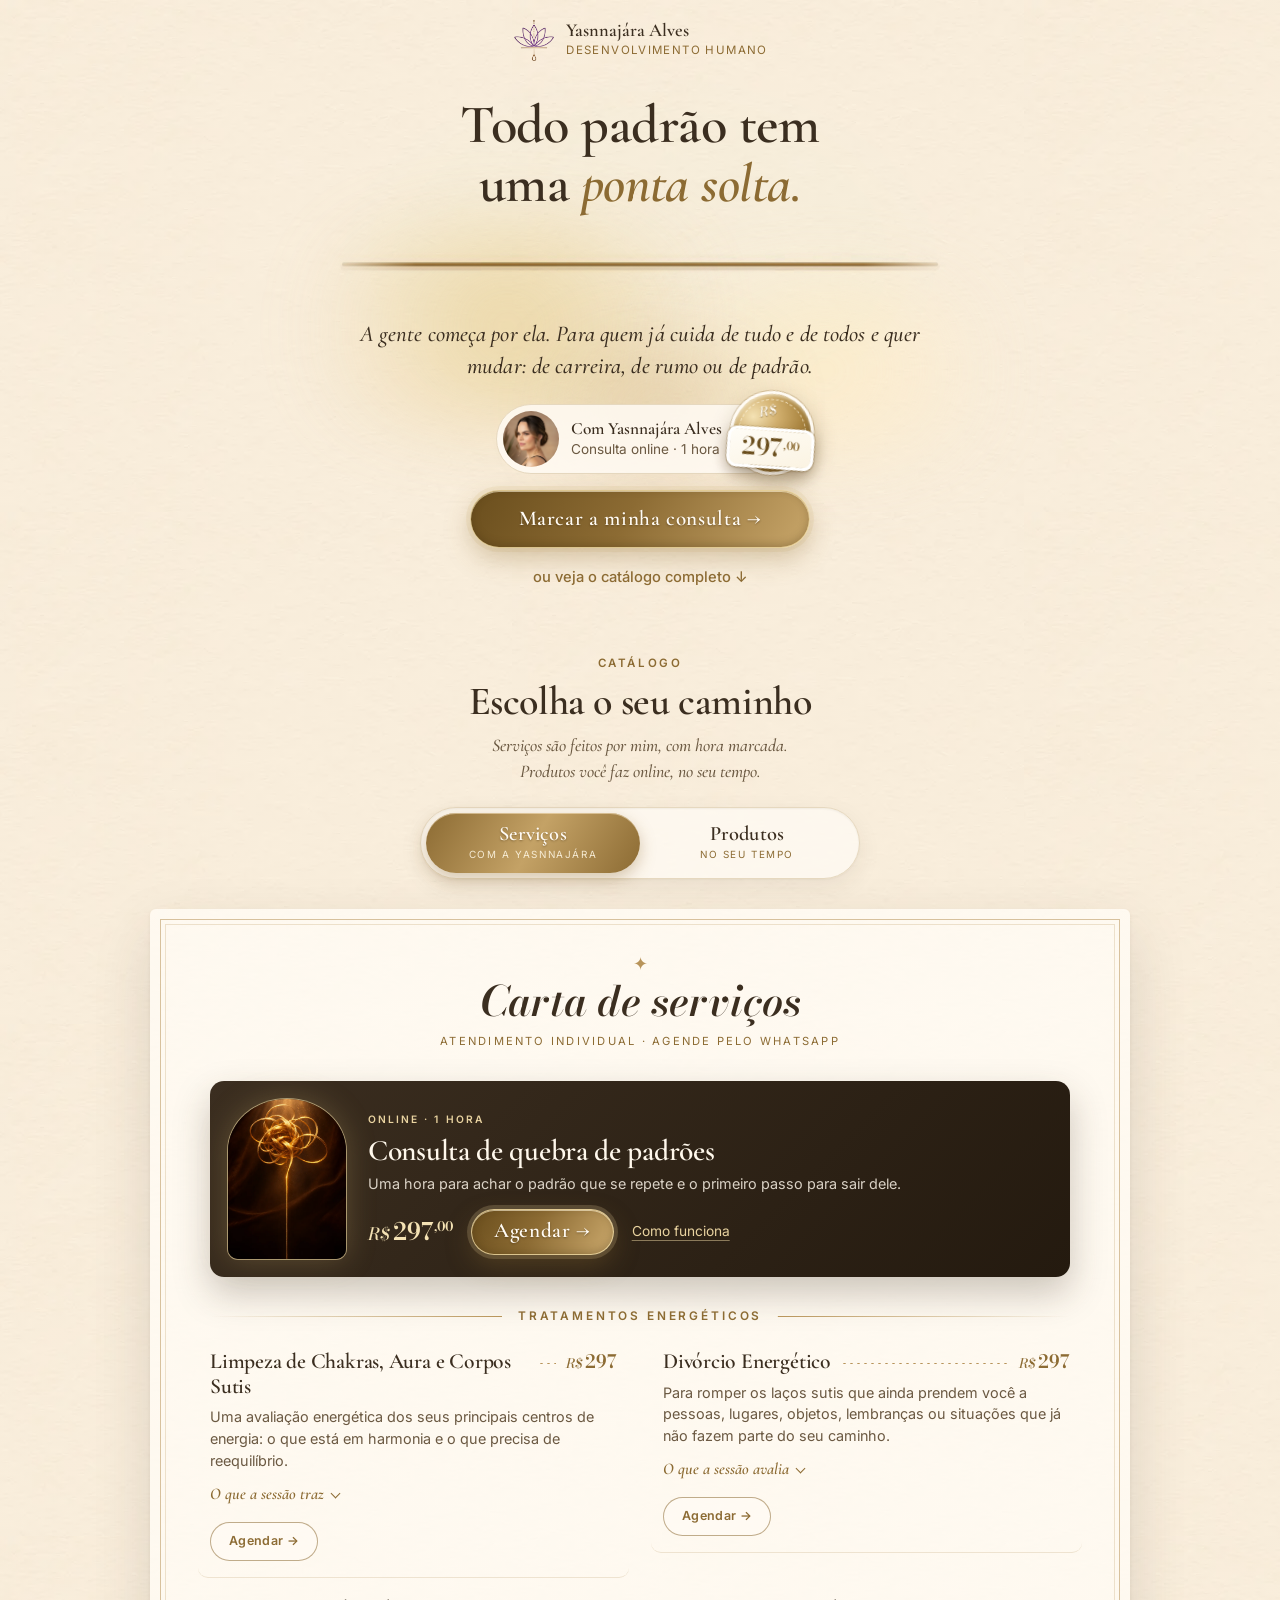
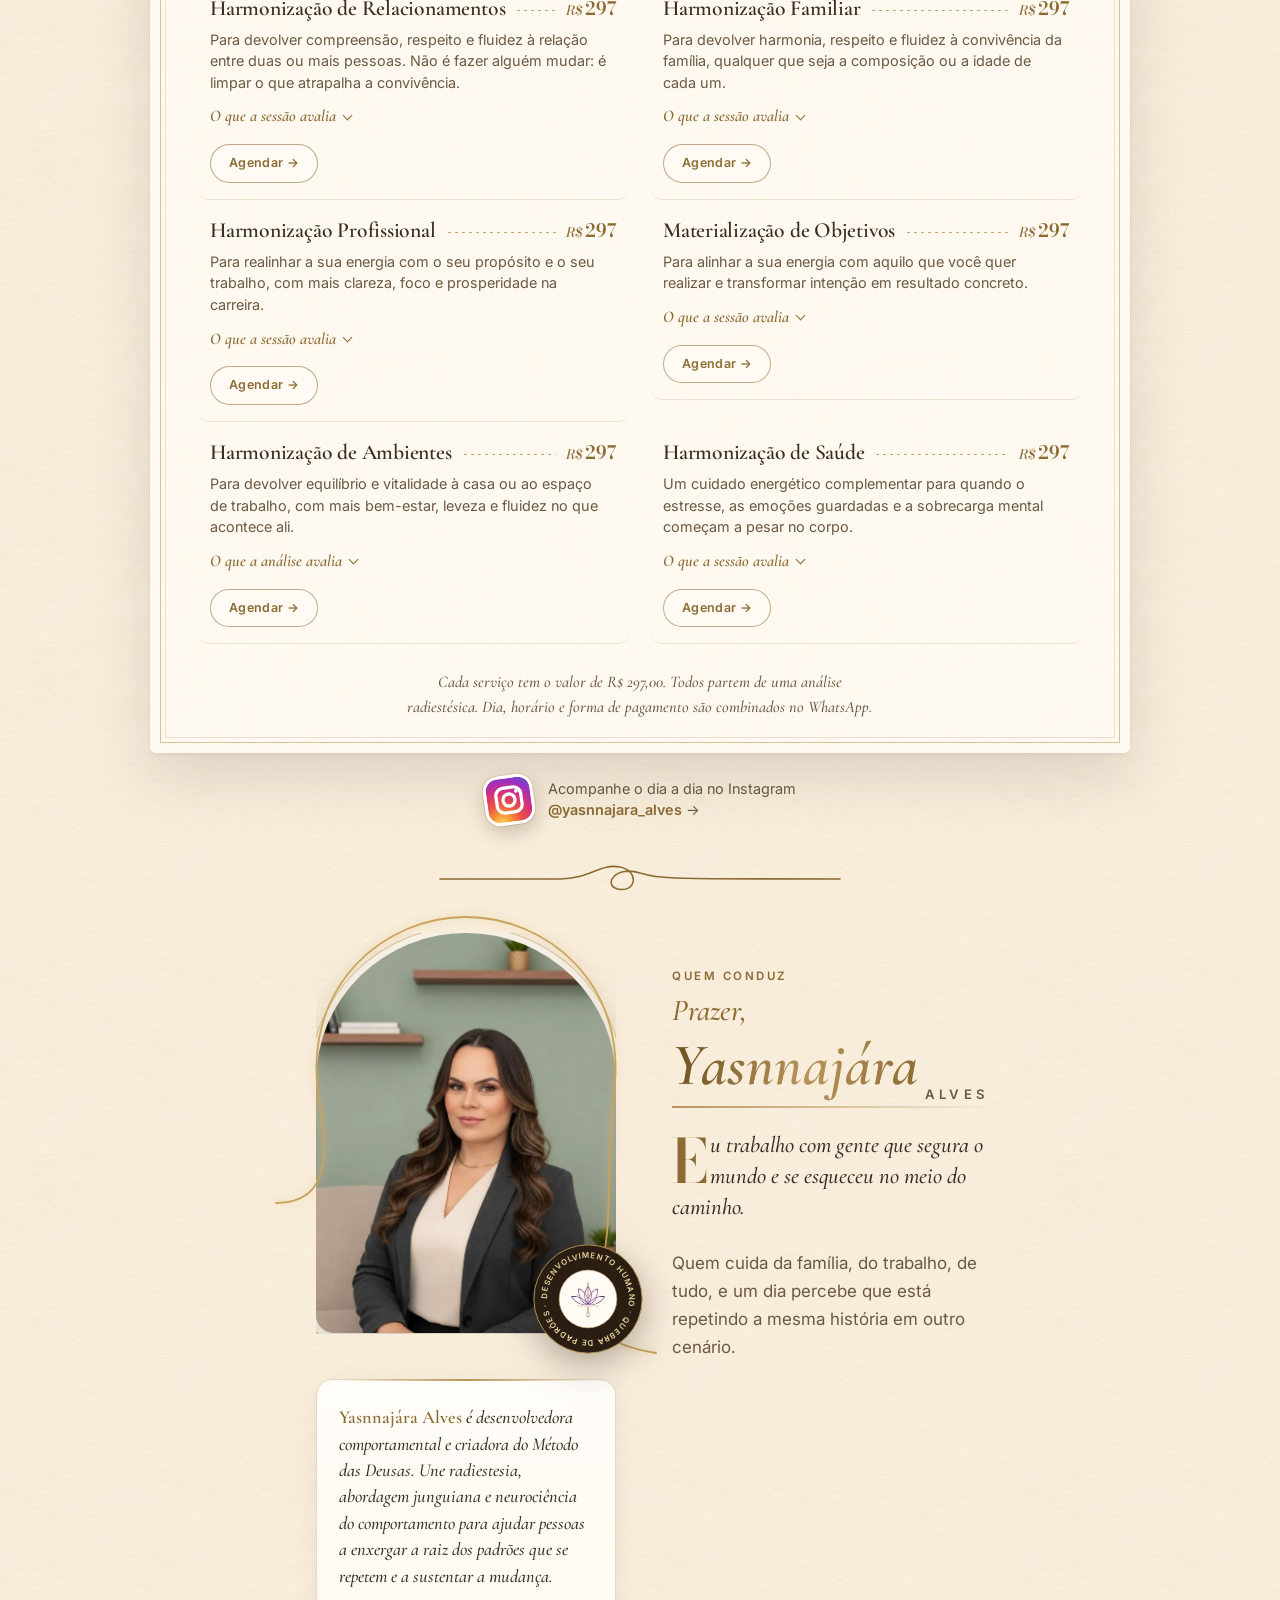
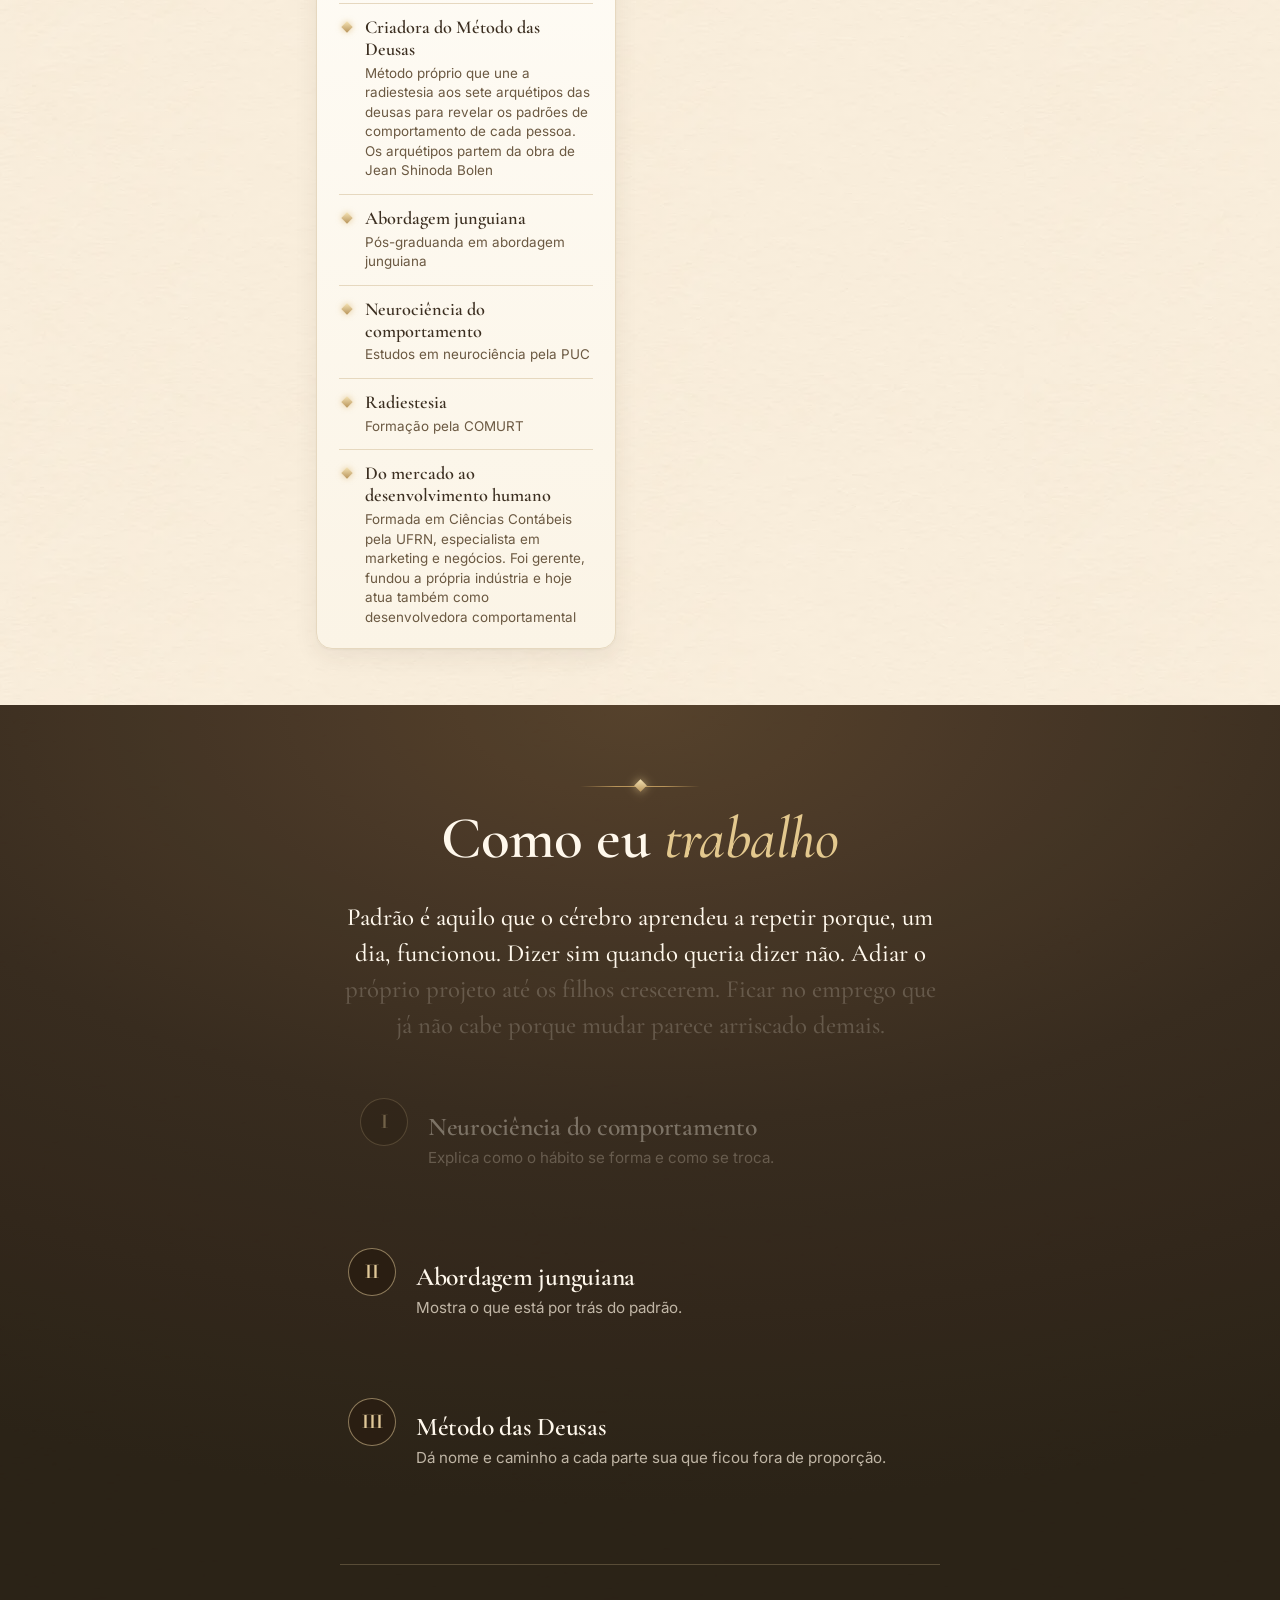
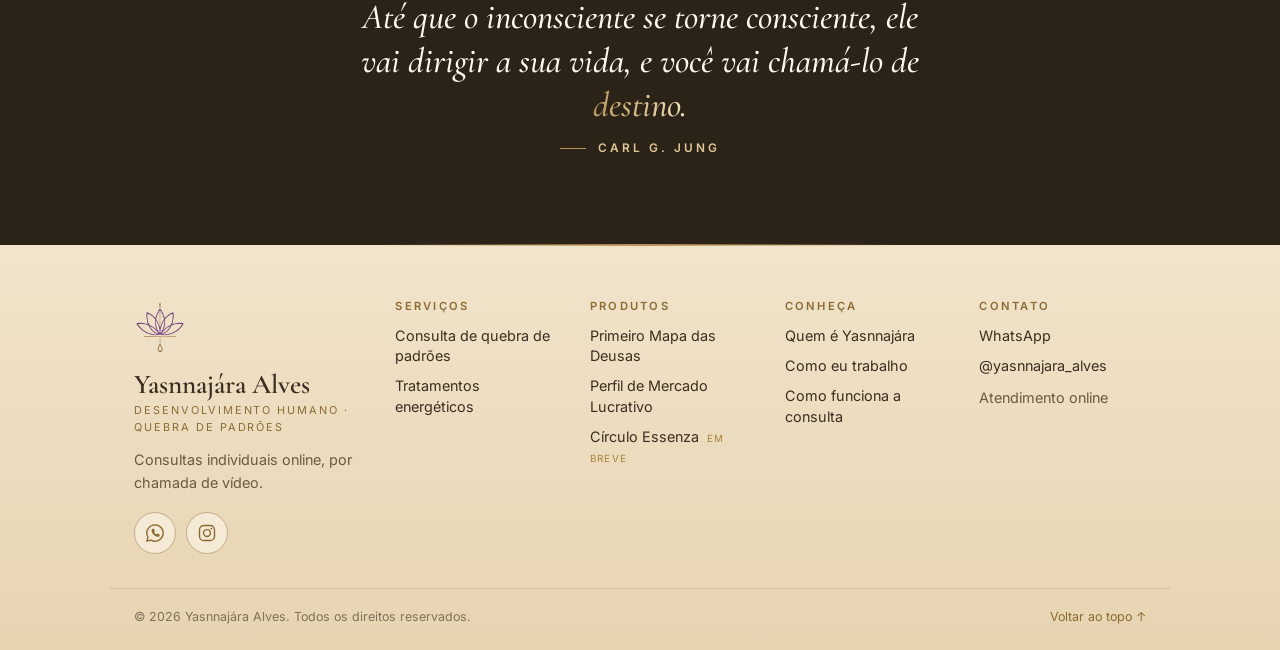
==== commit 86f628f0: "Carta de serviços com os textos da Yasnnajára e Materialização de Objetivos Cada serviço tem frase c" ====
--- a/index.html
+++ b/index.html
@@ -15,11 +15,11 @@
 <link rel="preconnect" href="https://fonts.googleapis.com">
 <link rel="preconnect" href="https://fonts.gstatic.com" crossorigin>
 <link href="https://fonts.googleapis.com/css2?family=Bodoni+Moda:ital,opsz,wght@0,6..96,600;0,6..96,700;1,6..96,500&family=Cormorant+Garamond:ital,wght@0,500;0,600;1,500&family=Inter:wght@400;500;600&family=Newsreader:ital,opsz,wght@1,6..72,600&display=swap" rel="stylesheet">
-<link rel="stylesheet" href="assets/style.css?v=202611231500">
-<link rel="stylesheet" href="assets/central.css?v=202611231500">
-<link rel="stylesheet" href="assets/vitrine.css?v=202611231500">
-<link rel="stylesheet" href="assets/secoes.css?v=202611231500">
-<link rel="stylesheet" href="assets/catalogo.css?v=202611231500">
+<link rel="stylesheet" href="assets/style.css?v=202611231700">
+<link rel="stylesheet" href="assets/central.css?v=202611231700">
+<link rel="stylesheet" href="assets/vitrine.css?v=202611231700">
+<link rel="stylesheet" href="assets/secoes.css?v=202611231700">
+<link rel="stylesheet" href="assets/catalogo.css?v=202611231700">
 </head>
 <body>
 
@@ -97,7 +97,7 @@
 
         <!-- serviço em destaque: tem página própria -->
         <article class="servico-destaque">
-          <img class="servico-destaque__foto" src="assets/porta-consulta.webp?v=202611231500" alt="" width="800" height="1200" loading="lazy">
+          <img class="servico-destaque__foto" src="assets/porta-consulta.webp?v=202611231700" alt="" width="800" height="1200" loading="lazy">
           <div class="servico-destaque__texto">
             <span class="servico-destaque__olho">Online · 1 hora</span>
             <h3>Consulta de quebra de padrões</h3>
@@ -110,39 +110,51 @@
           </div>
         </article>
 
-        <p class="carta__secao"><span>Harmonizações</span></p>
-        <!-- [A CONFIRMAR COM ELA] a linha de baixo de cada serviço foi escrita a partir do nome -->
+        <p class="carta__secao"><span>Tratamentos energéticos</span></p>
+        <!-- textos tirados do material da Yasnnajára (23/11/2026); a análise de todos é radiestésica -->
         <ul class="carta__lista">
-          <li><a class="servico" data-servico="a Harmonização de Chakras, Aura e Corpos Sutis">
-            <span class="servico__linha"><b class="servico__nome">Chakras, Aura e Corpos Sutis</b><i class="servico__pontos" aria-hidden="true"></i><span class="servico__preco"><small>R$</small>297</span></span>
-            <span class="servico__texto">Para quando o cansaço não passa com descanso e a energia parece fora do lugar.</span>
-            <span class="servico__agendar">Agendar →</span></a></li>
-          <li><a class="servico" data-servico="o Divórcio Energético">
-            <span class="servico__linha"><b class="servico__nome">Divórcio Energético</b><i class="servico__pontos" aria-hidden="true"></i><span class="servico__preco"><small>R$</small>297</span></span>
-            <span class="servico__texto">Para encerrar por dentro o vínculo com uma relação que já terminou por fora.</span>
-            <span class="servico__agendar">Agendar →</span></a></li>
-          <li><a class="servico" data-servico="a Harmonização de Relacionamentos">
-            <span class="servico__linha"><b class="servico__nome">Relacionamentos</b><i class="servico__pontos" aria-hidden="true"></i><span class="servico__preco"><small>R$</small>297</span></span>
-            <span class="servico__texto">Para a relação a dois que repete as mesmas brigas e o mesmo desencontro.</span>
-            <span class="servico__agendar">Agendar →</span></a></li>
-          <li><a class="servico" data-servico="a Harmonização Familiar">
-            <span class="servico__linha"><b class="servico__nome">Familiar</b><i class="servico__pontos" aria-hidden="true"></i><span class="servico__preco"><small>R$</small>297</span></span>
-            <span class="servico__texto">Para a família em que os mesmos conflitos voltam, de geração em geração.</span>
-            <span class="servico__agendar">Agendar →</span></a></li>
-          <li><a class="servico" data-servico="a Harmonização Profissional">
-            <span class="servico__linha"><b class="servico__nome">Profissional</b><i class="servico__pontos" aria-hidden="true"></i><span class="servico__preco"><small>R$</small>297</span></span>
-            <span class="servico__texto">Para a carreira ou o negócio que trava sempre no mesmo ponto.</span>
-            <span class="servico__agendar">Agendar →</span></a></li>
-          <li><a class="servico" data-servico="a Harmonização de Ambientes">
-            <span class="servico__linha"><b class="servico__nome">Ambientes</b><i class="servico__pontos" aria-hidden="true"></i><span class="servico__preco"><small>R$</small>297</span></span>
-            <span class="servico__texto">Para a casa ou o espaço de trabalho onde ninguém consegue ficar à vontade.</span>
-            <span class="servico__agendar">Agendar →</span></a></li>
-          <li><a class="servico" data-servico="a Harmonização de Saúde">
-            <span class="servico__linha"><b class="servico__nome">Saúde</b><i class="servico__pontos" aria-hidden="true"></i><span class="servico__preco"><small>R$</small>297</span></span>
-            <span class="servico__texto">Um cuidado complementar para o seu bem-estar. Não substitui o acompanhamento médico.</span>
-            <span class="servico__agendar">Agendar →</span></a></li>
+          <li class="servico">
+            <span class="servico__linha"><h3 class="servico__nome">Limpeza de Chakras, Aura e Corpos Sutis</h3><i class="servico__pontos" aria-hidden="true"></i><span class="servico__preco"><small>R$</small>297</span></span>
+            <p class="servico__texto">Uma avaliação energética dos seus principais centros de energia: o que está em harmonia e o que precisa de reequilíbrio.</p>
+            <details class="servico__mais"><summary>O que a sessão traz</summary><ul><li>Identifica bloqueios energéticos;</li><li>Orienta sobre aspectos emocionais e comportamentais que precisam de atenção;</li><li>Indica tratamentos vibracionais;</li><li>Reencaminha o fluxo de energia vital.</li></ul><p class="servico__fecho">Um processo de autoconhecimento que traz clareza, equilíbrio e expansão de consciência.</p></details>
+            <a class="servico__agendar" data-servico="a Limpeza de Chakras, Aura e Corpos Sutis">Agendar →</a></li>
+          <li class="servico">
+            <span class="servico__linha"><h3 class="servico__nome">Divórcio Energético</h3><i class="servico__pontos" aria-hidden="true"></i><span class="servico__preco"><small>R$</small>297</span></span>
+            <p class="servico__texto">Para romper os laços sutis que ainda prendem você a pessoas, lugares, objetos, lembranças ou situações que já não fazem parte do seu caminho.</p>
+            <details class="servico__mais"><summary>O que a sessão avalia</summary><ul><li>Quais vínculos sutis ainda estão ativos;</li><li>Onde há acúmulo ou drenagem de energia;</li><li>Que cordões vibracionais (emocionais, mentais ou espirituais) ainda ligam você àquela experiência.</li></ul><p class="servico__fecho">Depois, é feito o rompimento amoroso e seguro dessas conexões, com limpeza e harmonização dos chakras e corpos sutis.</p></details>
+            <a class="servico__agendar" data-servico="o Divórcio Energético">Agendar →</a></li>
+          <li class="servico">
+            <span class="servico__linha"><h3 class="servico__nome">Harmonização de Relacionamentos</h3><i class="servico__pontos" aria-hidden="true"></i><span class="servico__preco"><small>R$</small>297</span></span>
+            <p class="servico__texto">Para devolver compreensão, respeito e fluidez à relação entre duas ou mais pessoas. Não é fazer alguém mudar: é limpar o que atrapalha a convivência.</p>
+            <details class="servico__mais"><summary>O que a sessão avalia</summary><ul><li>Bloqueios que dificultam a comunicação;</li><li>Padrões repetidos de conflito, mágoa ou ressentimento;</li><li>Desequilíbrios nos chakras ligados à expressão, ao amor, ao poder pessoal e à segurança;</li><li>Influências externas (ambientes, memórias ou energias coletivas) que afetam o vínculo.</li></ul></details>
+            <a class="servico__agendar" data-servico="a Harmonização de Relacionamentos">Agendar →</a></li>
+          <li class="servico">
+            <span class="servico__linha"><h3 class="servico__nome">Harmonização Familiar</h3><i class="servico__pontos" aria-hidden="true"></i><span class="servico__preco"><small>R$</small>297</span></span>
+            <p class="servico__texto">Para devolver harmonia, respeito e fluidez à convivência da família, qualquer que seja a composição ou a idade de cada um.</p>
+            <details class="servico__mais"><summary>O que a sessão avalia</summary><ul><li>Padrões que geram conflitos ou atritos;</li><li>Emoções reprimidas ou não ditas que pesam no clima da casa;</li><li>Desalinhamentos nos chakras ligados à convivência, à comunicação e à empatia;</li><li>Interferências externas (ambiente, desgaste emocional, histórico familiar).</li></ul></details>
+            <a class="servico__agendar" data-servico="a Harmonização Familiar">Agendar →</a></li>
+          <li class="servico">
+            <span class="servico__linha"><h3 class="servico__nome">Harmonização Profissional</h3><i class="servico__pontos" aria-hidden="true"></i><span class="servico__preco"><small>R$</small>297</span></span>
+            <p class="servico__texto">Para realinhar a sua energia com o seu propósito e o seu trabalho, com mais clareza, foco e prosperidade na carreira.</p>
+            <details class="servico__mais"><summary>O que a sessão avalia</summary><ul><li>Bloqueios ligados à profissão, à prosperidade e ao propósito;</li><li>Crenças limitantes sobre merecimento, sucesso ou dinheiro;</li><li>Interferências de ambientes de trabalho densos ou competitivos;</li><li>Desalinhamento entre a sua vocação e o trabalho que você faz hoje.</li></ul></details>
+            <a class="servico__agendar" data-servico="a Harmonização Profissional">Agendar →</a></li>
+          <li class="servico">
+            <span class="servico__linha"><h3 class="servico__nome">Materialização de Objetivos</h3><i class="servico__pontos" aria-hidden="true"></i><span class="servico__preco"><small>R$</small>297</span></span>
+            <p class="servico__texto">Para alinhar a sua energia com aquilo que você quer realizar e transformar intenção em resultado concreto.</p>
+            <details class="servico__mais"><summary>O que a sessão avalia</summary><ul><li>A energia ligada ao objetivo que você deseja;</li><li>Bloqueios inconscientes que sabotam a realização;</li><li>Desalinhamentos entre o propósito, a emoção e o foco;</li><li>Sinais de escassez, medo ou dúvida que enfraquecem a criação.</li></ul></details>
+            <a class="servico__agendar" data-servico="a Materialização de Objetivos">Agendar →</a></li>
+          <li class="servico">
+            <span class="servico__linha"><h3 class="servico__nome">Harmonização de Ambientes</h3><i class="servico__pontos" aria-hidden="true"></i><span class="servico__preco"><small>R$</small>297</span></span>
+            <p class="servico__texto">Para devolver equilíbrio e vitalidade à casa ou ao espaço de trabalho, com mais bem-estar, leveza e fluidez no que acontece ali.</p>
+            <details class="servico__mais"><summary>O que a análise avalia</summary><ul><li>Pontos de baixa vibração ou acúmulo de energia;</li><li>Interferências geopáticas (redes telúricas, água subterrânea, campos eletromagnéticos);</li><li>Memórias ligadas a acontecimentos passados;</li><li>Desarmonia entre os elementos energéticos e emocionais do espaço.</li></ul></details>
+            <a class="servico__agendar" data-servico="a Harmonização de Ambientes">Agendar →</a></li>
+          <li class="servico">
+            <span class="servico__linha"><h3 class="servico__nome">Harmonização de Saúde</h3><i class="servico__pontos" aria-hidden="true"></i><span class="servico__preco"><small>R$</small>297</span></span>
+            <p class="servico__texto">Um cuidado energético complementar para quando o estresse, as emoções guardadas e a sobrecarga mental começam a pesar no corpo.</p>
+            <details class="servico__mais"><summary>O que a sessão avalia</summary><ul><li>Desalinhamentos nos chakras;</li><li>Bloqueios que reduzem a circulação da energia vital;</li><li>Pontos de estagnação energética;</li><li>Interferências sutis que enfraquecem a vitalidade.</li></ul><p class="servico__fecho">É um cuidado complementar: não substitui o acompanhamento médico.</p></details>
+            <a class="servico__agendar" data-servico="a Harmonização de Saúde">Agendar →</a></li>
         </ul>
-        <p class="carta__rodape">Cada serviço tem o valor de R$ 297,00. Dia, horário e forma de pagamento são combinados no WhatsApp.</p>
+        <p class="carta__rodape">Cada serviço tem o valor de R$ 297,00. Todos partem de uma análise radiestésica. Dia, horário e forma de pagamento são combinados no WhatsApp.</p>
       </div>
     </div>
 
@@ -151,7 +163,7 @@
     <div class="vitrine__trilho" tabindex="0">
 
       <a class="arco" data-link="metodo">
-        <img class="arco__foto" src="assets/porta-metodo.webp?v=202611231500" alt="" width="800" height="1200" loading="lazy">
+        <img class="arco__foto" src="assets/porta-metodo.webp?v=202611231700" alt="" width="800" height="1200" loading="lazy">
         <span class="arco__moldura" aria-hidden="true"></span>
         <span class="card__titulo marca-adesivo marca-adesivo--metodo" aria-label="Método das Deusas"><i aria-hidden="true">✺</i><span>Método das Deusas<small>por Yasnnajára Alves</small></span></span>
         <span class="arco__texto">
@@ -162,7 +174,7 @@
       </a>
 
       <a class="arco" data-link="perfil">
-        <img class="arco__foto" src="assets/porta-perfil.webp?v=202611231500" alt="" width="800" height="1200" loading="lazy">
+        <img class="arco__foto" src="assets/porta-perfil.webp?v=202611231700" alt="" width="800" height="1200" loading="lazy">
         <span class="arco__moldura" aria-hidden="true"></span>
         <span class="card__titulo marca-adesivo marca-adesivo--perfil" aria-label="Perfil de Mercado Lucrativo"><b>Perfil</b><em>de Mercado Lucrativo</em></span>
         <span class="arco__texto">
@@ -173,7 +185,7 @@
       </a>
 
       <a class="arco" data-link="essenza">
-        <img class="arco__foto" src="assets/porta-essenza.webp?v=202611231500" alt="" width="800" height="1200" loading="lazy">
+        <img class="arco__foto" src="assets/porta-essenza.webp?v=202611231700" alt="" width="800" height="1200" loading="lazy">
         <span class="arco__moldura" aria-hidden="true"></span>
         <span class="arco__texto">
           <span class="card__eyebrow">Acompanhamento mensal</span>
@@ -294,7 +306,7 @@
     <nav class="rodape-site__col" aria-label="Serviços">
       <p class="rodape-site__titulo">Serviços</p>
       <a href="consultas.html">Consulta de quebra de padrões</a>
-      <a href="#servicos">Harmonizações</a>
+      <a href="#servicos">Tratamentos energéticos</a>
     </nav>
     <nav class="rodape-site__col" aria-label="Produtos">
       <p class="rodape-site__titulo">Produtos</p>
@@ -320,10 +332,10 @@
     <a href="#" class="rodape-site__topo">Voltar ao topo ↑</a>
   </div>
 </footer>
-<script src="assets/central.js?v=202611231500"></script>
-<script src="assets/catalogo.js?v=202611231500"></script>
-<script src="assets/vitrine.js?v=202611231500"></script>
-<script src="assets/secoes.js?v=202611231500"></script>
-<script src="assets/anima.js?v=202611231500"></script>
+<script src="assets/central.js?v=202611231700"></script>
+<script src="assets/catalogo.js?v=202611231700"></script>
+<script src="assets/vitrine.js?v=202611231700"></script>
+<script src="assets/secoes.js?v=202611231700"></script>
+<script src="assets/anima.js?v=202611231700"></script>
 </body>
 </html>
--- a/assets/catalogo.css
+++ b/assets/catalogo.css
@@ -112,3 +112,36 @@
 
 /* 100vw conta a barra de rolagem do computador: corta a sobra lateral sem criar outra rolagem */
 html { overflow-x: clip; }
+
+/* =====================================================================
+   23/11 (2ª): cada serviço com os textos dela e um "o que a sessão avalia"
+   que abre ali mesmo. O cartão não é mais um link inteiro: o link é o Agendar.
+   ===================================================================== */
+.carta__lista { align-items: start; }
+.servico { cursor: default; display: flex; flex-direction: column; }
+.servico__nome { margin: 0; }
+.servico__texto { margin-top: 8px; }
+.servico__mais { margin-top: 10px; font-size: .86rem; color: var(--tinta-suave); }
+.servico__mais summary { display: inline-flex; align-items: center; gap: 8px; cursor: pointer; list-style: none;
+  font-family: "Cormorant Garamond", Georgia, serif; font-style: italic; font-weight: 600; font-size: 1.02rem; color: var(--bronze); }
+.servico__mais summary::-webkit-details-marker { display: none; }
+.servico__mais summary::after { content: ""; width: 7px; height: 7px; margin-top: -3px; border: solid currentColor; border-width: 0 1.5px 1.5px 0;
+  transform: rotate(45deg); transition: transform .35s cubic-bezier(.22,1,.36,1), margin .35s; }
+.servico__mais[open] summary::after { transform: rotate(-135deg); margin-top: 3px; }
+.servico__mais summary:focus-visible { outline: 2px solid var(--bronze); outline-offset: 3px; border-radius: 4px; }
+.servico__mais ul { margin: 10px 0 0; padding: 12px 14px 12px 30px; border-left: 2px solid var(--dourado-claro); background: rgba(247,240,228,.7); border-radius: 0 8px 8px 0; }
+.servico__mais li { margin: 3px 0; line-height: 1.5; }
+.servico__mais li::marker { color: var(--dourado); }
+.servico__fecho { margin: 10px 0 0; font: italic 500 1rem/1.45 "Cormorant Garamond", Georgia, serif; color: var(--tinta); }
+.anima .servico__mais[open] ul { animation: abre-mais .5s cubic-bezier(.22,1,.36,1); }
+@keyframes abre-mais { from { opacity: 0; transform: translateY(-6px); } to { opacity: 1; transform: none; } }
+
+.servico__agendar { align-self: flex-start; margin-top: 14px; padding: 8px 18px; border: 1px solid rgba(140,107,51,.55); border-radius: 999px;
+  text-decoration: none; background: rgba(255,251,244,.7); cursor: pointer; letter-spacing: .03em; }
+@media (hover: hover) {
+  .servico:hover .servico__agendar { color: #FFFBF4; border-color: transparent; letter-spacing: .03em;
+    background: linear-gradient(120deg, #8C6B33, #C4A266 50%, #8C6B33); box-shadow: 0 6px 14px rgba(140,107,51,.3); }
+}
+.servico__agendar:active { transform: scale(.97); }
+.servico__agendar:focus-visible { outline: 2px solid var(--bronze); outline-offset: 3px; }
+@media (prefers-reduced-motion: reduce) { .servico__mais summary::after { transition: none; } }
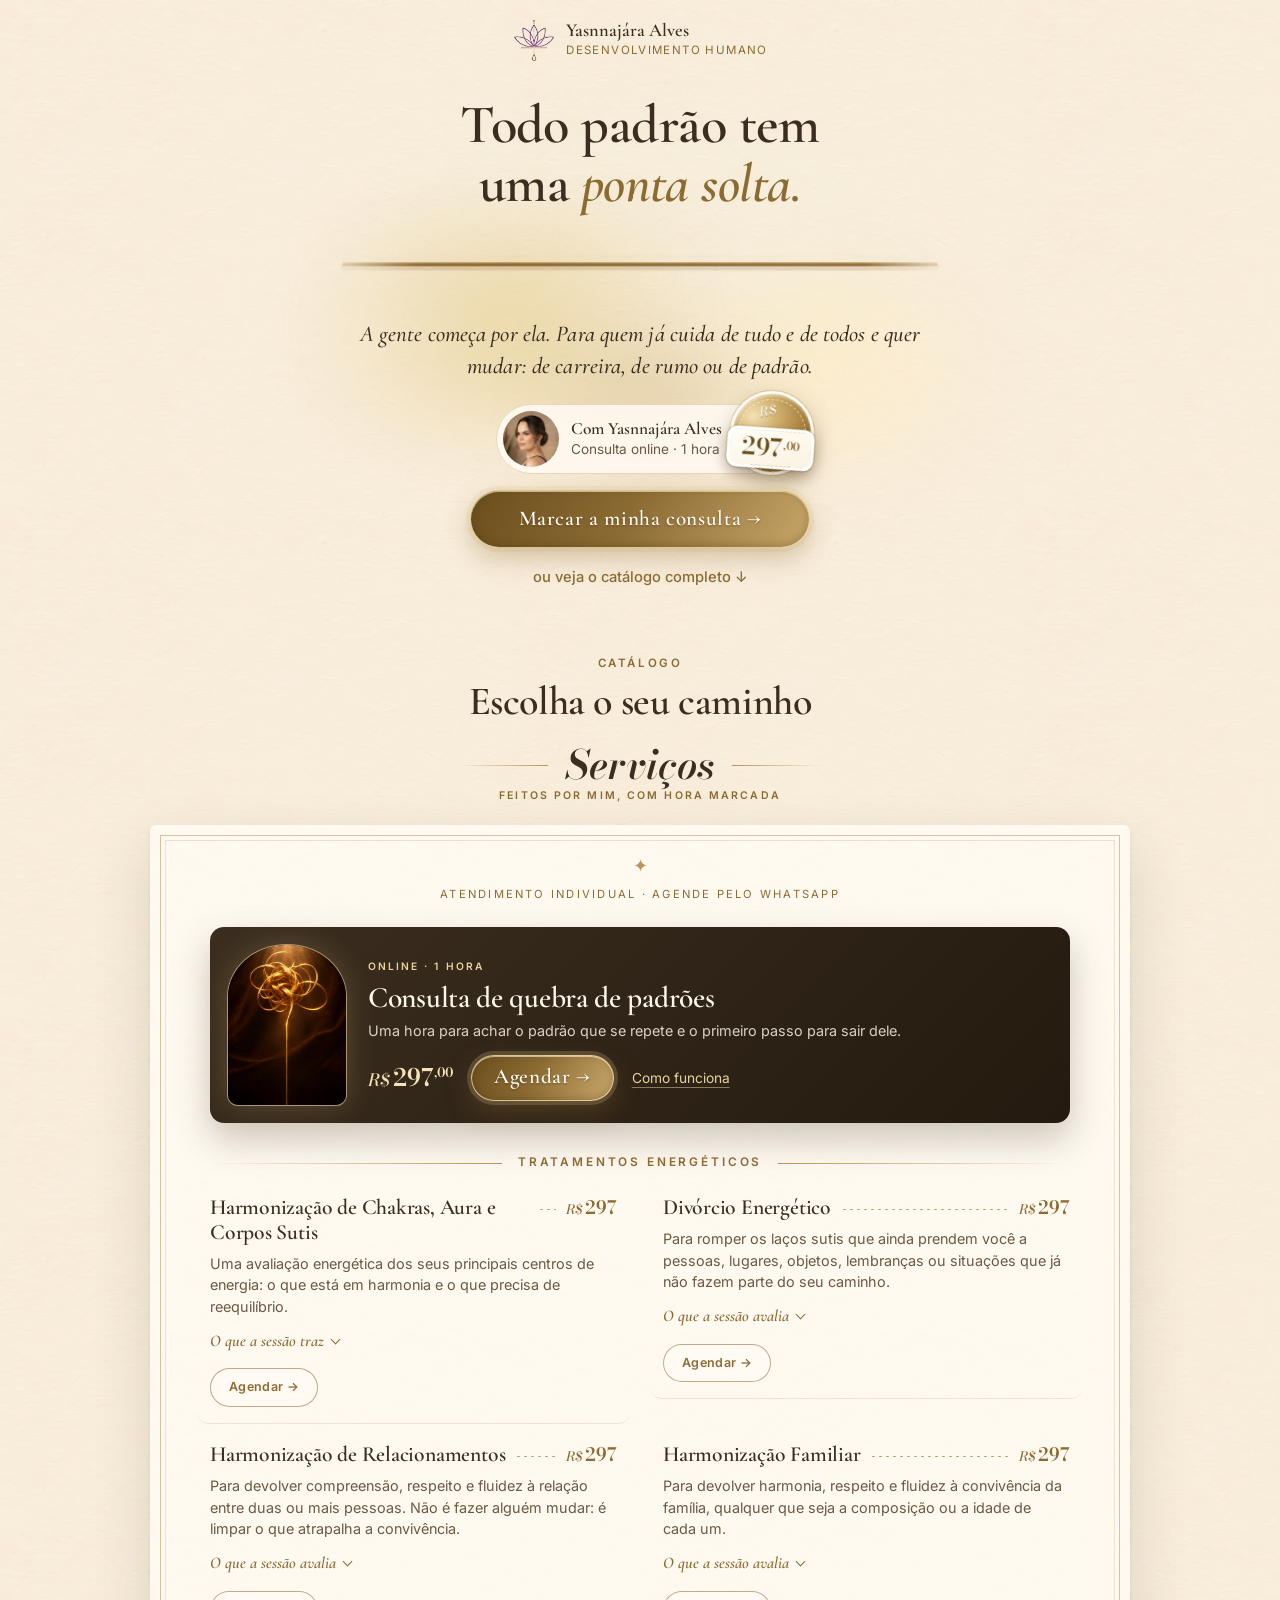
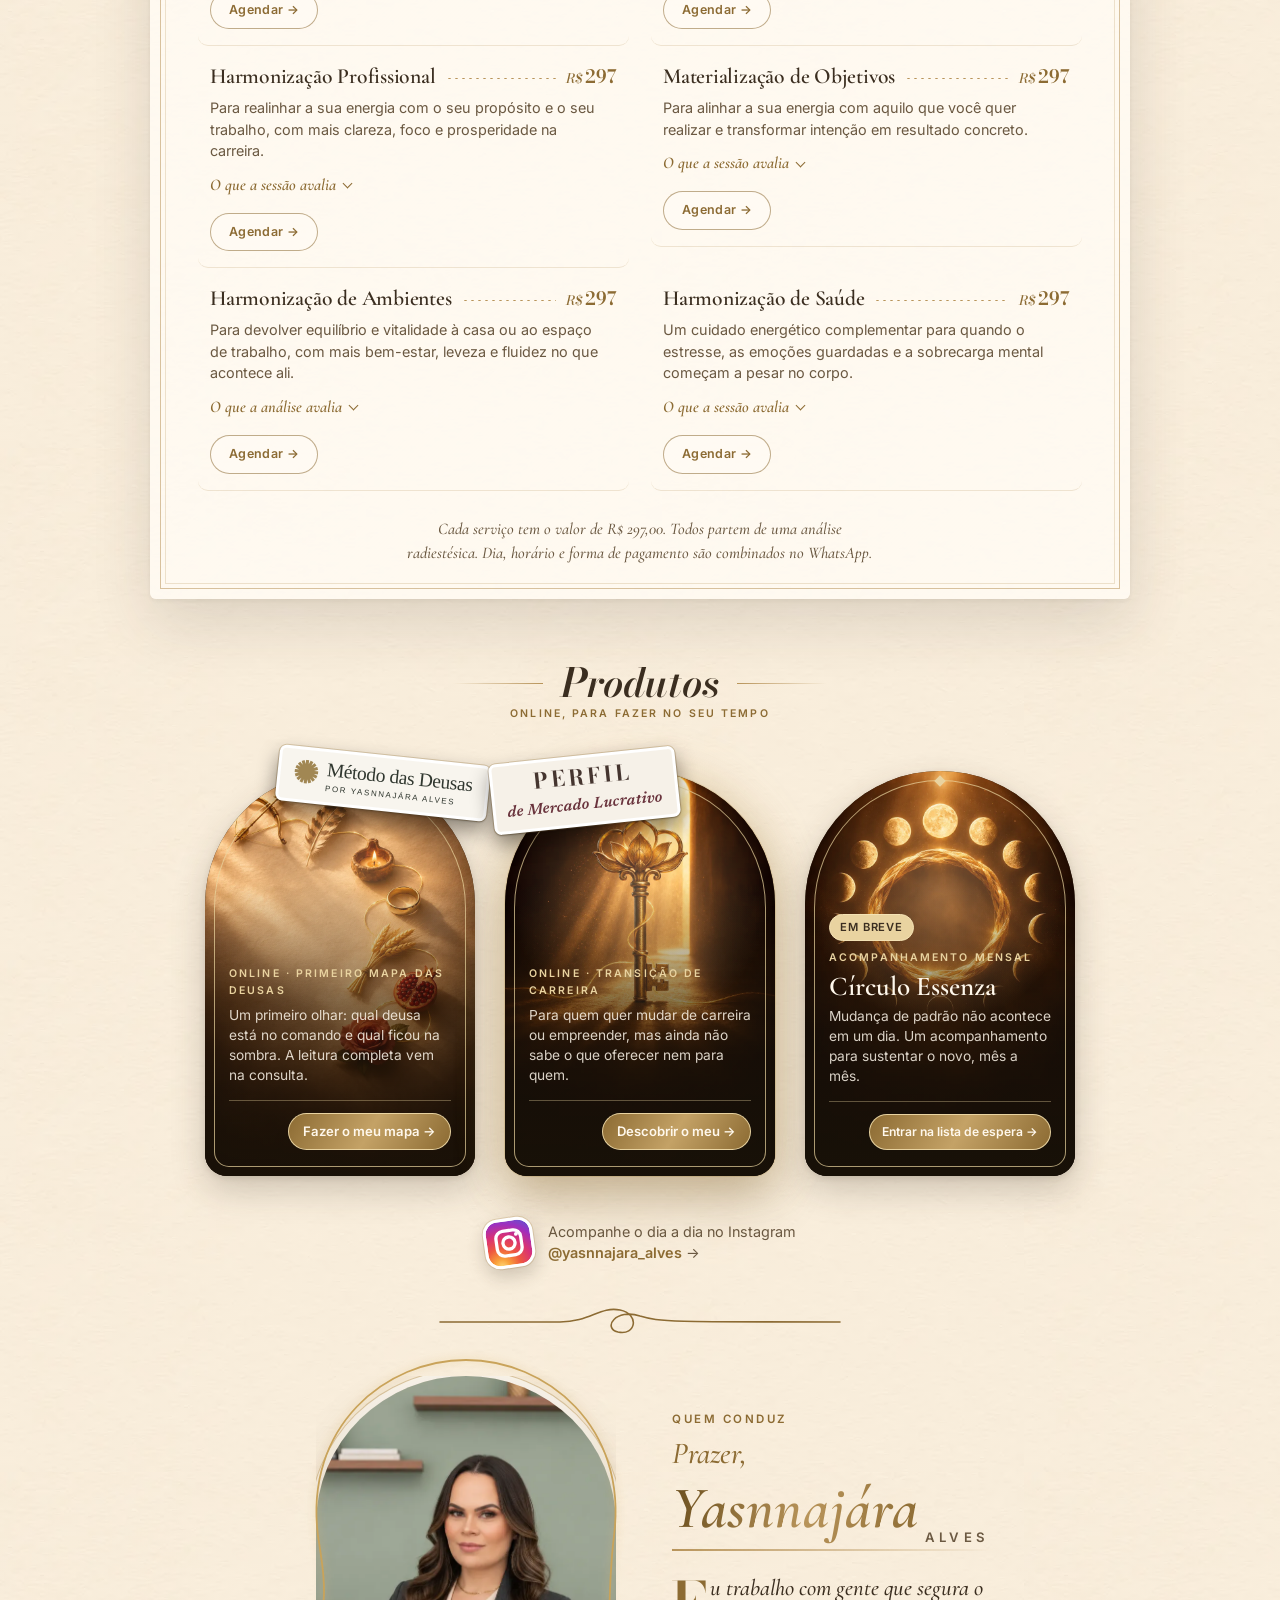
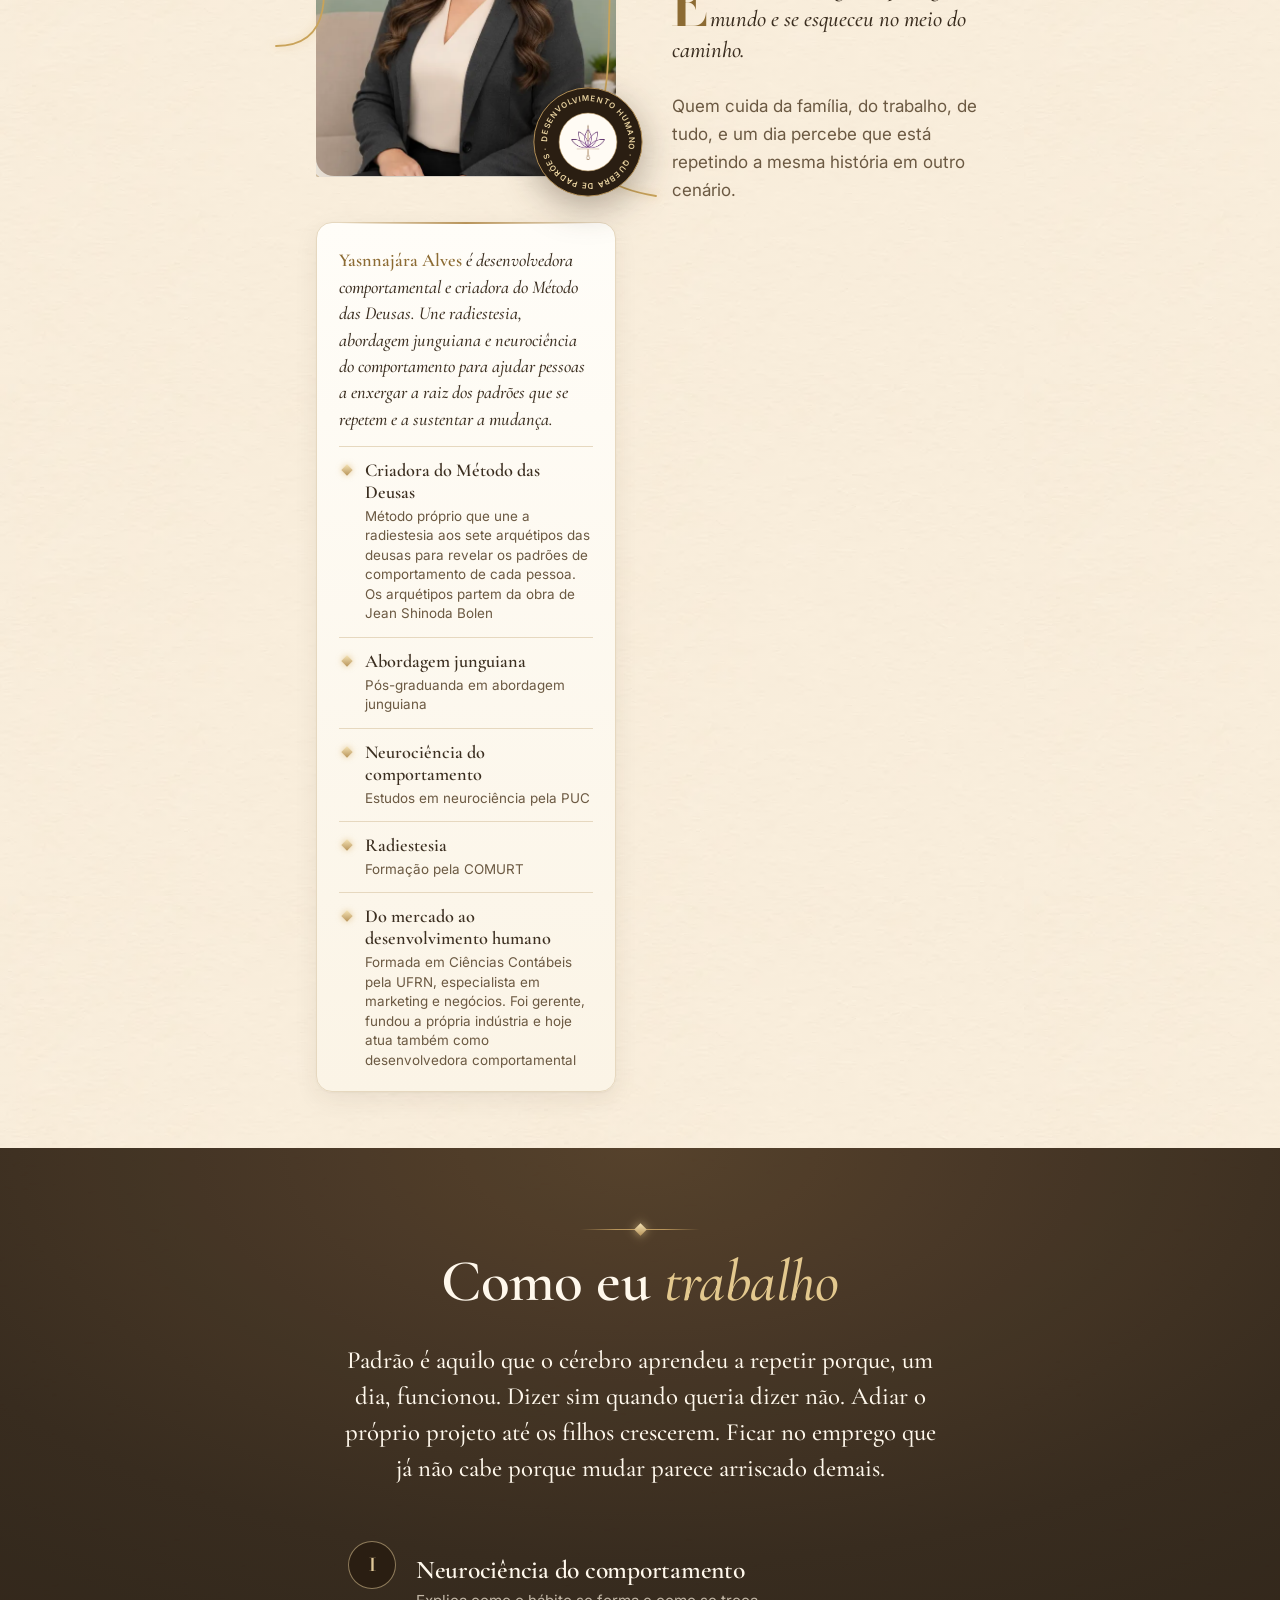
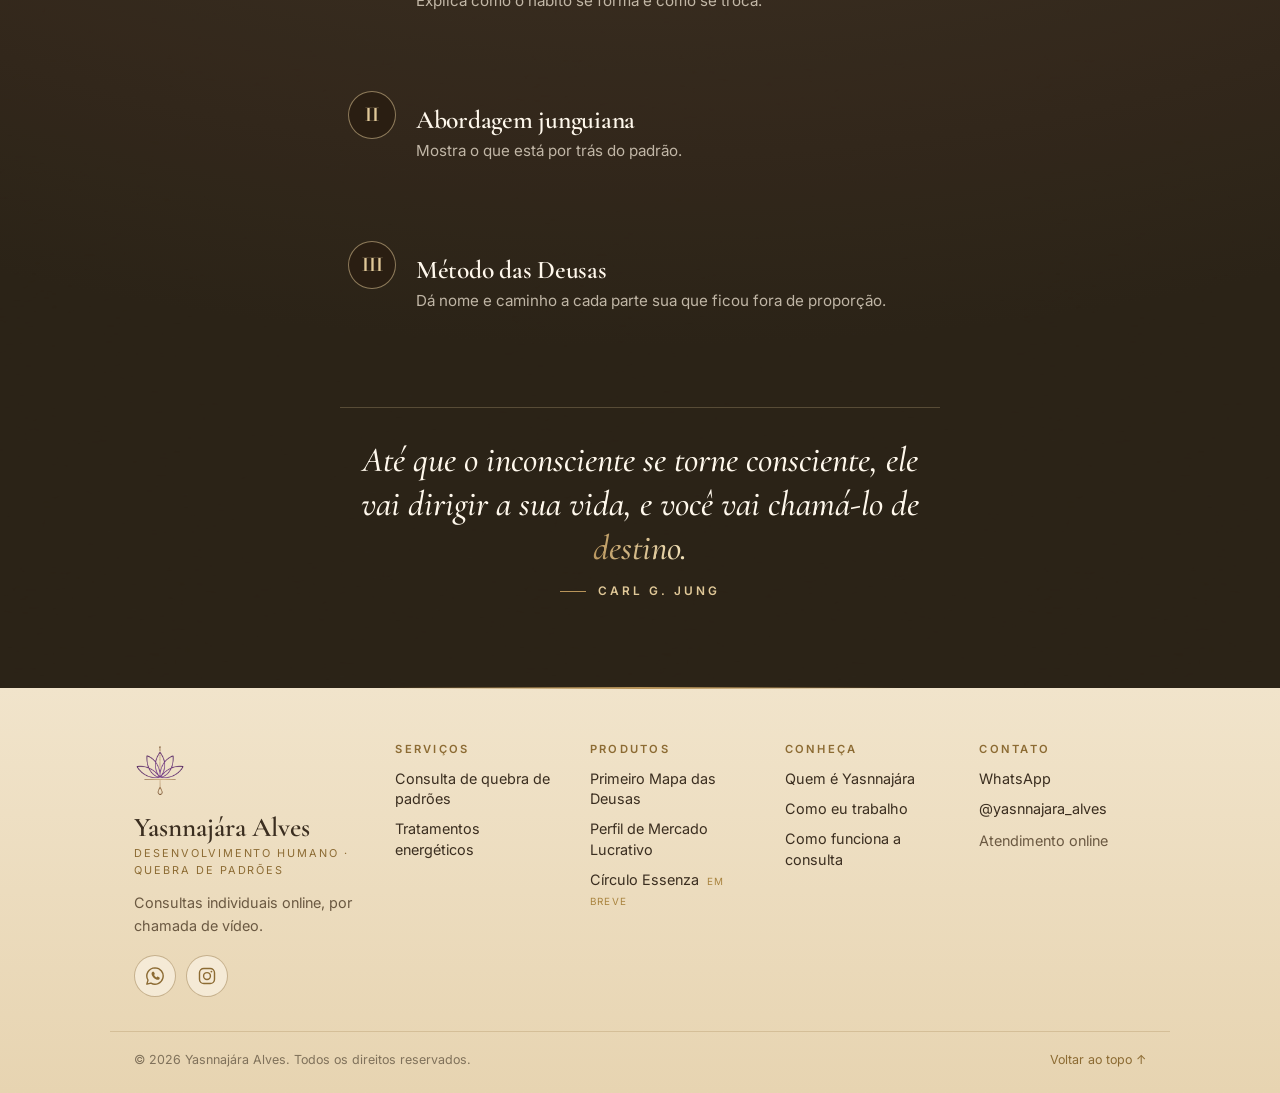
==== commit 2b385764: "Catálogo sem abas: Serviços e, logo abaixo, Produtos; Harmonização de Chakras Co-Authored-By: Claude" ====
--- a/index.html
+++ b/index.html
@@ -15,11 +15,11 @@
 <link rel="preconnect" href="https://fonts.googleapis.com">
 <link rel="preconnect" href="https://fonts.gstatic.com" crossorigin>
 <link href="https://fonts.googleapis.com/css2?family=Bodoni+Moda:ital,opsz,wght@0,6..96,600;0,6..96,700;1,6..96,500&family=Cormorant+Garamond:ital,wght@0,500;0,600;1,500&family=Inter:wght@400;500;600&family=Newsreader:ital,opsz,wght@1,6..72,600&display=swap" rel="stylesheet">
-<link rel="stylesheet" href="assets/style.css?v=202611231700">
-<link rel="stylesheet" href="assets/central.css?v=202611231700">
-<link rel="stylesheet" href="assets/vitrine.css?v=202611231700">
-<link rel="stylesheet" href="assets/secoes.css?v=202611231700">
-<link rel="stylesheet" href="assets/catalogo.css?v=202611231700">
+<link rel="stylesheet" href="assets/style.css?v=202611231900">
+<link rel="stylesheet" href="assets/central.css?v=202611231900">
+<link rel="stylesheet" href="assets/vitrine.css?v=202611231900">
+<link rel="stylesheet" href="assets/secoes.css?v=202611231900">
+<link rel="stylesheet" href="assets/catalogo.css?v=202611231900">
 </head>
 <body>
 
@@ -74,30 +74,21 @@
     <header class="vitrine__topo catalogo__topo">
       <span class="vitrine__olho">Catálogo</span>
       <h2>Escolha o seu caminho</h2>
-      <p class="catalogo__sub">Serviços são feitos por mim, com hora marcada. Produtos você faz online, no seu tempo.</p>
     </header>
 
-    <div class="catalogo__abas" role="tablist" aria-label="Tipo">
-      <span class="catalogo__marcador" aria-hidden="true"></span>
-      <button class="catalogo__aba" type="button" role="tab" id="aba-servicos" aria-controls="servicos" aria-selected="true">
-        <b>Serviços</b><small>com a Yasnnajára</small></button>
-      <button class="catalogo__aba" type="button" role="tab" id="aba-produtos" aria-controls="produtos" aria-selected="false" tabindex="-1">
-        <b>Produtos</b><small>no seu tempo</small></button>
-    </div>
-
     <!-- ---------- SERVIÇOS: a carta ---------- -->
-    <div class="catalogo__painel" id="servicos" role="tabpanel" aria-labelledby="aba-servicos">
+    <div class="catalogo__bloco" id="servicos">
+      <h3 class="catalogo__rotulo"><b>Serviços</b><small>feitos por mim, com hora marcada</small></h3>
       <div class="carta">
         <span class="carta__moldura" aria-hidden="true"></span>
         <header class="carta__topo">
           <span class="carta__orna" aria-hidden="true">✦</span>
-          <p class="carta__titulo">Carta de serviços</p>
           <p class="carta__nota">Atendimento individual · agende pelo WhatsApp</p>
         </header>
 
         <!-- serviço em destaque: tem página própria -->
         <article class="servico-destaque">
-          <img class="servico-destaque__foto" src="assets/porta-consulta.webp?v=202611231700" alt="" width="800" height="1200" loading="lazy">
+          <img class="servico-destaque__foto" src="assets/porta-consulta.webp?v=202611231900" alt="" width="800" height="1200" loading="lazy">
           <div class="servico-destaque__texto">
             <span class="servico-destaque__olho">Online · 1 hora</span>
             <h3>Consulta de quebra de padrões</h3>
@@ -114,10 +105,10 @@
         <!-- textos tirados do material da Yasnnajára (23/11/2026); a análise de todos é radiestésica -->
         <ul class="carta__lista">
           <li class="servico">
-            <span class="servico__linha"><h3 class="servico__nome">Limpeza de Chakras, Aura e Corpos Sutis</h3><i class="servico__pontos" aria-hidden="true"></i><span class="servico__preco"><small>R$</small>297</span></span>
+            <span class="servico__linha"><h3 class="servico__nome">Harmonização de Chakras, Aura e Corpos Sutis</h3><i class="servico__pontos" aria-hidden="true"></i><span class="servico__preco"><small>R$</small>297</span></span>
             <p class="servico__texto">Uma avaliação energética dos seus principais centros de energia: o que está em harmonia e o que precisa de reequilíbrio.</p>
             <details class="servico__mais"><summary>O que a sessão traz</summary><ul><li>Identifica bloqueios energéticos;</li><li>Orienta sobre aspectos emocionais e comportamentais que precisam de atenção;</li><li>Indica tratamentos vibracionais;</li><li>Reencaminha o fluxo de energia vital.</li></ul><p class="servico__fecho">Um processo de autoconhecimento que traz clareza, equilíbrio e expansão de consciência.</p></details>
-            <a class="servico__agendar" data-servico="a Limpeza de Chakras, Aura e Corpos Sutis">Agendar →</a></li>
+            <a class="servico__agendar" data-servico="a Harmonização de Chakras, Aura e Corpos Sutis">Agendar →</a></li>
           <li class="servico">
             <span class="servico__linha"><h3 class="servico__nome">Divórcio Energético</h3><i class="servico__pontos" aria-hidden="true"></i><span class="servico__preco"><small>R$</small>297</span></span>
             <p class="servico__texto">Para romper os laços sutis que ainda prendem você a pessoas, lugares, objetos, lembranças ou situações que já não fazem parte do seu caminho.</p>
@@ -159,11 +150,12 @@
     </div>
 
     <!-- ---------- PRODUTOS: os arcos ---------- -->
-    <div class="catalogo__painel vitrine" id="produtos" role="tabpanel" aria-labelledby="aba-produtos" hidden>
+    <div class="catalogo__bloco catalogo__bloco--produtos vitrine" id="produtos">
+      <h3 class="catalogo__rotulo"><b>Produtos</b><small>online, para fazer no seu tempo</small></h3>
     <div class="vitrine__trilho" tabindex="0">
 
       <a class="arco" data-link="metodo">
-        <img class="arco__foto" src="assets/porta-metodo.webp?v=202611231700" alt="" width="800" height="1200" loading="lazy">
+        <img class="arco__foto" src="assets/porta-metodo.webp?v=202611231900" alt="" width="800" height="1200" loading="lazy">
         <span class="arco__moldura" aria-hidden="true"></span>
         <span class="card__titulo marca-adesivo marca-adesivo--metodo" aria-label="Método das Deusas"><i aria-hidden="true">✺</i><span>Método das Deusas<small>por Yasnnajára Alves</small></span></span>
         <span class="arco__texto">
@@ -174,7 +166,7 @@
       </a>
 
       <a class="arco" data-link="perfil">
-        <img class="arco__foto" src="assets/porta-perfil.webp?v=202611231700" alt="" width="800" height="1200" loading="lazy">
+        <img class="arco__foto" src="assets/porta-perfil.webp?v=202611231900" alt="" width="800" height="1200" loading="lazy">
         <span class="arco__moldura" aria-hidden="true"></span>
         <span class="card__titulo marca-adesivo marca-adesivo--perfil" aria-label="Perfil de Mercado Lucrativo"><b>Perfil</b><em>de Mercado Lucrativo</em></span>
         <span class="arco__texto">
@@ -185,7 +177,7 @@
       </a>
 
       <a class="arco" data-link="essenza">
-        <img class="arco__foto" src="assets/porta-essenza.webp?v=202611231700" alt="" width="800" height="1200" loading="lazy">
+        <img class="arco__foto" src="assets/porta-essenza.webp?v=202611231900" alt="" width="800" height="1200" loading="lazy">
         <span class="arco__moldura" aria-hidden="true"></span>
         <span class="arco__texto">
           <span class="card__eyebrow">Acompanhamento mensal</span>
@@ -332,10 +324,10 @@
     <a href="#" class="rodape-site__topo">Voltar ao topo ↑</a>
   </div>
 </footer>
-<script src="assets/central.js?v=202611231700"></script>
-<script src="assets/catalogo.js?v=202611231700"></script>
-<script src="assets/vitrine.js?v=202611231700"></script>
-<script src="assets/secoes.js?v=202611231700"></script>
-<script src="assets/anima.js?v=202611231700"></script>
+<script src="assets/central.js?v=202611231900"></script>
+<script src="assets/catalogo.js?v=202611231900"></script>
+<script src="assets/vitrine.js?v=202611231900"></script>
+<script src="assets/secoes.js?v=202611231900"></script>
+<script src="assets/anima.js?v=202611231900"></script>
 </body>
 </html>
--- a/assets/catalogo.css
+++ b/assets/catalogo.css
@@ -7,28 +7,17 @@
 .catalogo__topo { margin-bottom: 22px; }
 .catalogo__sub { max-width: 30em; margin: 10px auto 0; font: italic 500 1.12rem/1.45 "Cormorant Garamond", Georgia, serif; color: var(--tinta-suave); text-wrap: balance; }
 
-/* ---------- abas ---------- */
-.catalogo__abas { --aba: 0; position: relative; display: grid; grid-template-columns: 1fr 1fr; width: min(440px, calc(100% - 32px)); margin: 0 auto 30px;
-  padding: 5px; border-radius: 999px; background: rgba(255,251,244,.75); border: 1px solid var(--borda);
-  box-shadow: inset 0 1px 2px rgba(59,46,32,.06), var(--sombra); }
-.catalogo__abas[data-aba="produtos"] { --aba: 1; }
-.catalogo__marcador { position: absolute; top: 5px; bottom: 5px; left: 5px; width: calc(50% - 5px); border-radius: 999px;
-  background: linear-gradient(120deg, #8C6B33, #C4A266 50%, #8C6B33); box-shadow: 0 6px 16px rgba(140,107,51,.35), inset 0 1px 0 rgba(255,240,210,.5);
-  transform: translateX(calc(var(--aba) * 100%)); transition: transform .55s cubic-bezier(.22,1,.36,1); }
-.catalogo__aba { position: relative; z-index: 1; display: flex; flex-direction: column; align-items: center; gap: 1px; padding: 10px 8px 11px;
-  border: 0; background: none; cursor: pointer; border-radius: 999px; color: var(--tinta); transition: color .4s; font: inherit; }
-.catalogo__aba b { font: 600 1.28rem/1.05 "Cormorant Garamond", Georgia, serif; letter-spacing: .01em; }
-.catalogo__aba small { font-size: .62rem; letter-spacing: .16em; text-transform: uppercase; color: var(--bronze); transition: color .4s; }
-.catalogo__aba[aria-selected="true"] { color: #FFFBF4; }
-.catalogo__aba[aria-selected="true"] b { text-shadow: 0 1px 2px rgba(58,38,10,.4); }
-.catalogo__aba[aria-selected="true"] small { color: rgba(255,248,230,.88); }
-.catalogo__aba:focus-visible { outline: 2px solid var(--bronze); outline-offset: 3px; }
-
-/* painel que entra */
-.catalogo__painel[hidden] { display: none; }
-.anima .catalogo__painel.entrando { animation: painel-entra .7s cubic-bezier(.22,1,.36,1) both; }
-@keyframes painel-entra { from { opacity: 0; transform: translateY(18px); } to { opacity: 1; transform: none; } }
-#produtos.vitrine { width: auto; margin: 0; }
+/* ---------- os dois blocos, um embaixo do outro (sem abas, 23/11) ---------- */
+.catalogo__bloco { scroll-margin-top: 16px; }
+.catalogo__bloco--produtos { margin-top: 64px; }
+#produtos.vitrine { width: auto; margin-left: 0; margin-right: 0; margin-bottom: 0; }
+.catalogo__rotulo { display: flex; flex-direction: column; align-items: center; gap: 4px; margin: 0 auto 22px; padding: 0 16px; text-align: center; }
+.catalogo__rotulo b { display: flex; align-items: center; gap: 18px; font: 600 italic clamp(1.9rem, 6.4vw, 2.5rem)/1 "Bodoni Moda", Georgia, serif;
+  font-variation-settings: "opsz" 28; color: var(--tinta); }
+.catalogo__rotulo b::before, .catalogo__rotulo b::after { content: ""; width: clamp(28px, 10vw, 90px); height: 1px; background: linear-gradient(90deg, transparent, var(--dourado)); }
+.catalogo__rotulo b::after { transform: scaleX(-1); }
+.catalogo__rotulo small { font: 600 .66rem/1.3 "Inter", sans-serif; letter-spacing: .2em; text-transform: uppercase; color: var(--bronze); }
+.catalogo__bloco--produtos .catalogo__rotulo { margin-bottom: 20px; }
 
 /* ---------- a carta de serviços ---------- */
 .carta { position: relative; width: min(980px, calc(100% - 32px)); margin: 0 auto; padding: 46px clamp(20px, 5vw, 60px) 34px;
@@ -36,7 +25,7 @@
   border-radius: 6px; box-shadow: 0 2px 4px rgba(59,46,32,.06), 0 24px 60px rgba(59,46,32,.14); }
 .carta__moldura { position: absolute; inset: 10px; border: 1px solid rgba(184,148,90,.55); pointer-events: none; }
 .carta__moldura::before { content: ""; position: absolute; inset: 4px; border: 1px solid rgba(184,148,90,.25); }
-.carta__topo { text-align: center; margin-bottom: 30px; }
+.carta__topo { text-align: center; margin: -14px 0 24px; }
 .carta__orna { display: block; color: var(--dourado); font-size: 1.1rem; line-height: 1; margin-bottom: 8px; }
 .carta__titulo { margin: 0; font: 600 italic clamp(1.9rem, 6vw, 2.6rem)/1 "Bodoni Moda", Georgia, serif; font-variation-settings: "opsz" 28; color: var(--tinta); }
 .carta__nota { margin: 10px 0 0; font-size: .7rem; letter-spacing: .2em; text-transform: uppercase; color: var(--bronze); }
@@ -108,7 +97,7 @@
 /* rodapé com uma coluna a mais (Serviços e Produtos) */
 @media (min-width: 860px) { .rodape-site__dentro { grid-template-columns: 1.4fr 1fr 1fr 1fr 1fr; } }
 
-@media (prefers-reduced-motion: reduce) { .catalogo__marcador, .servico { transition: none; } }
+@media (prefers-reduced-motion: reduce) { .servico { transition: none; } }
 
 /* 100vw conta a barra de rolagem do computador: corta a sobra lateral sem criar outra rolagem */
 html { overflow-x: clip; }
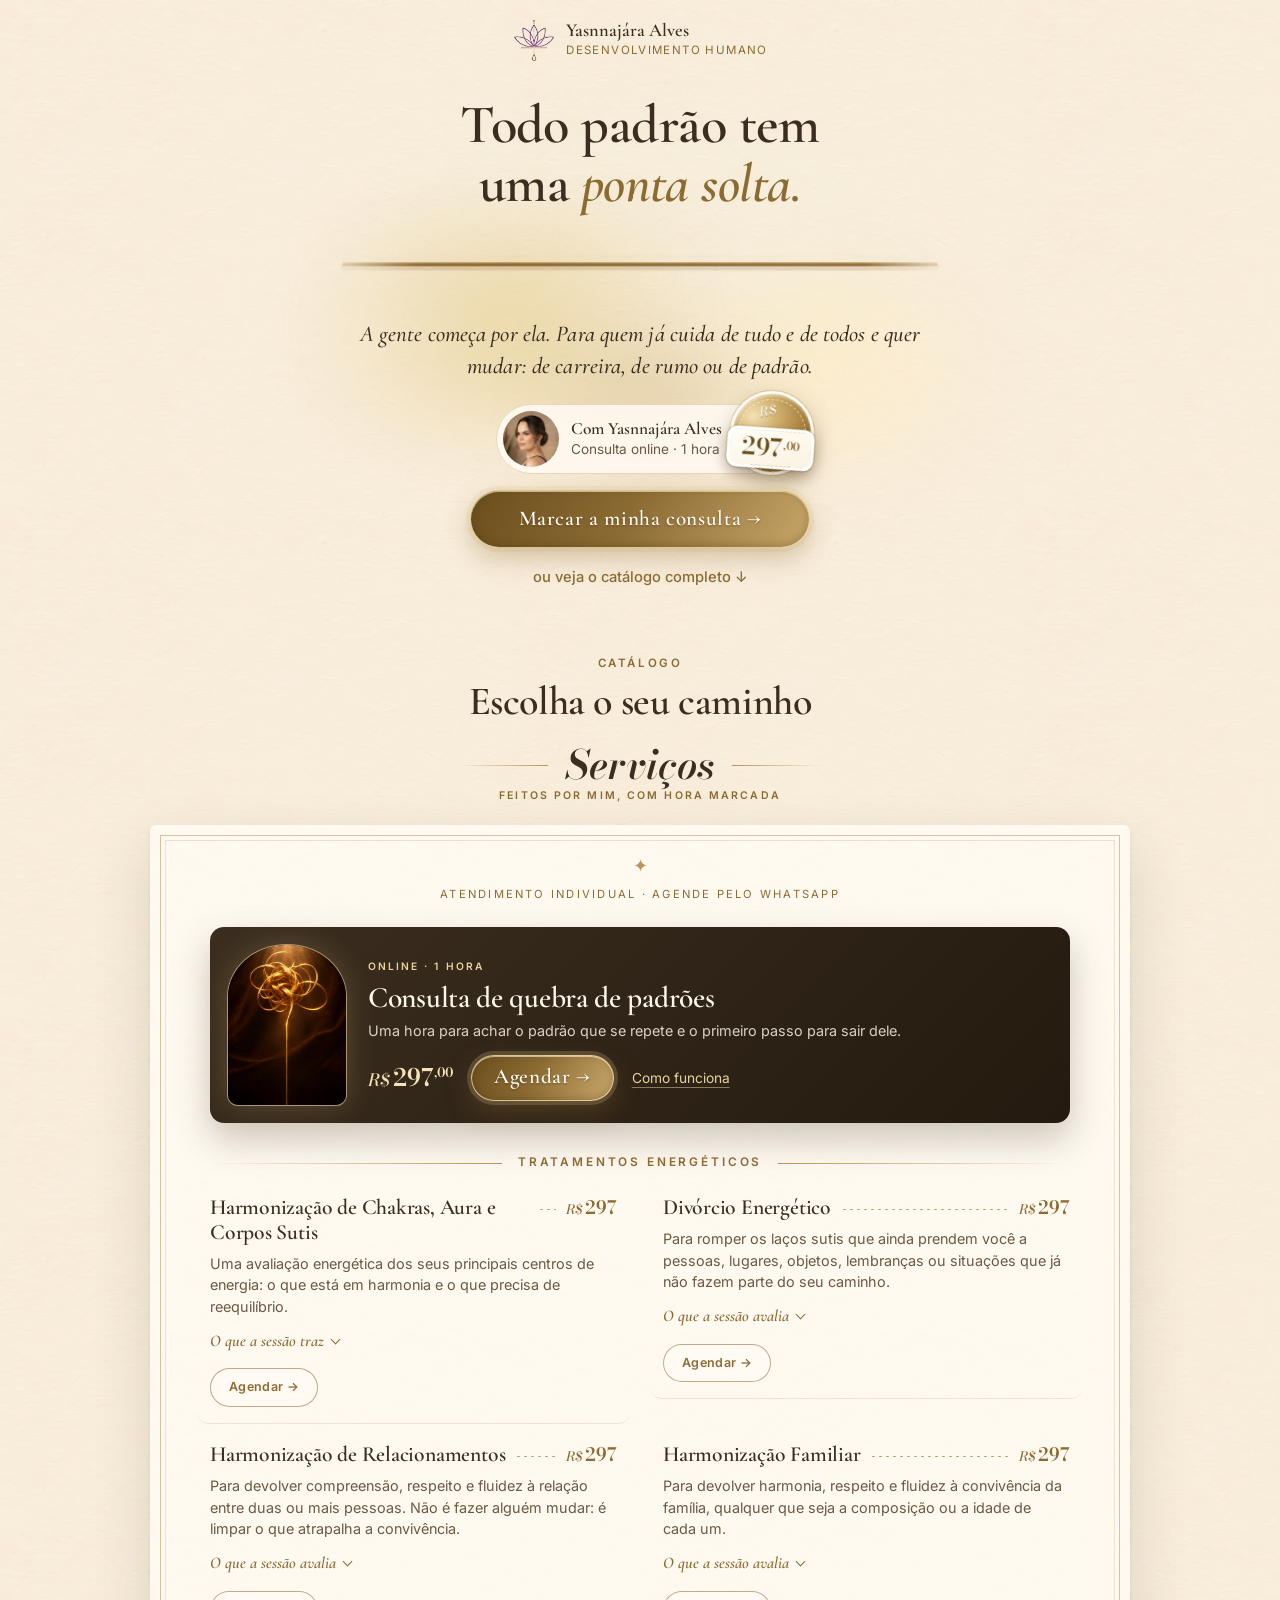
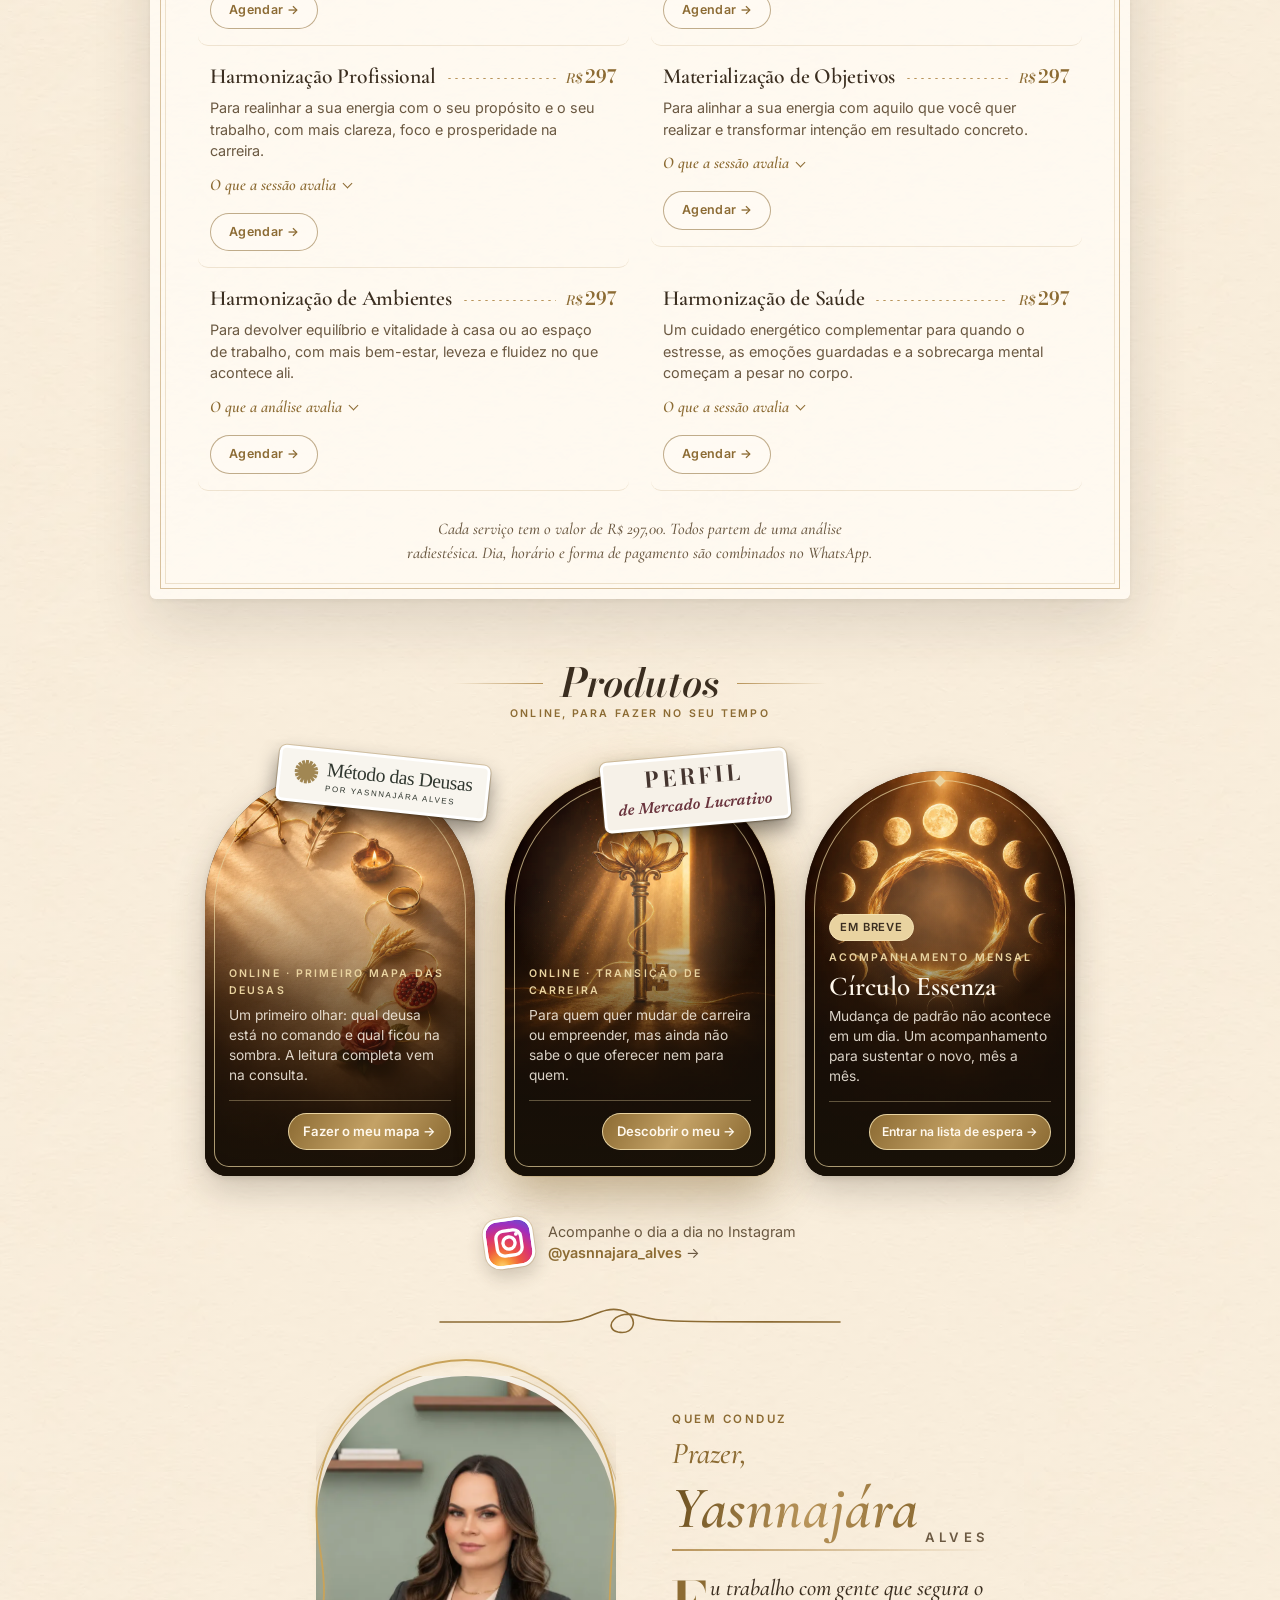
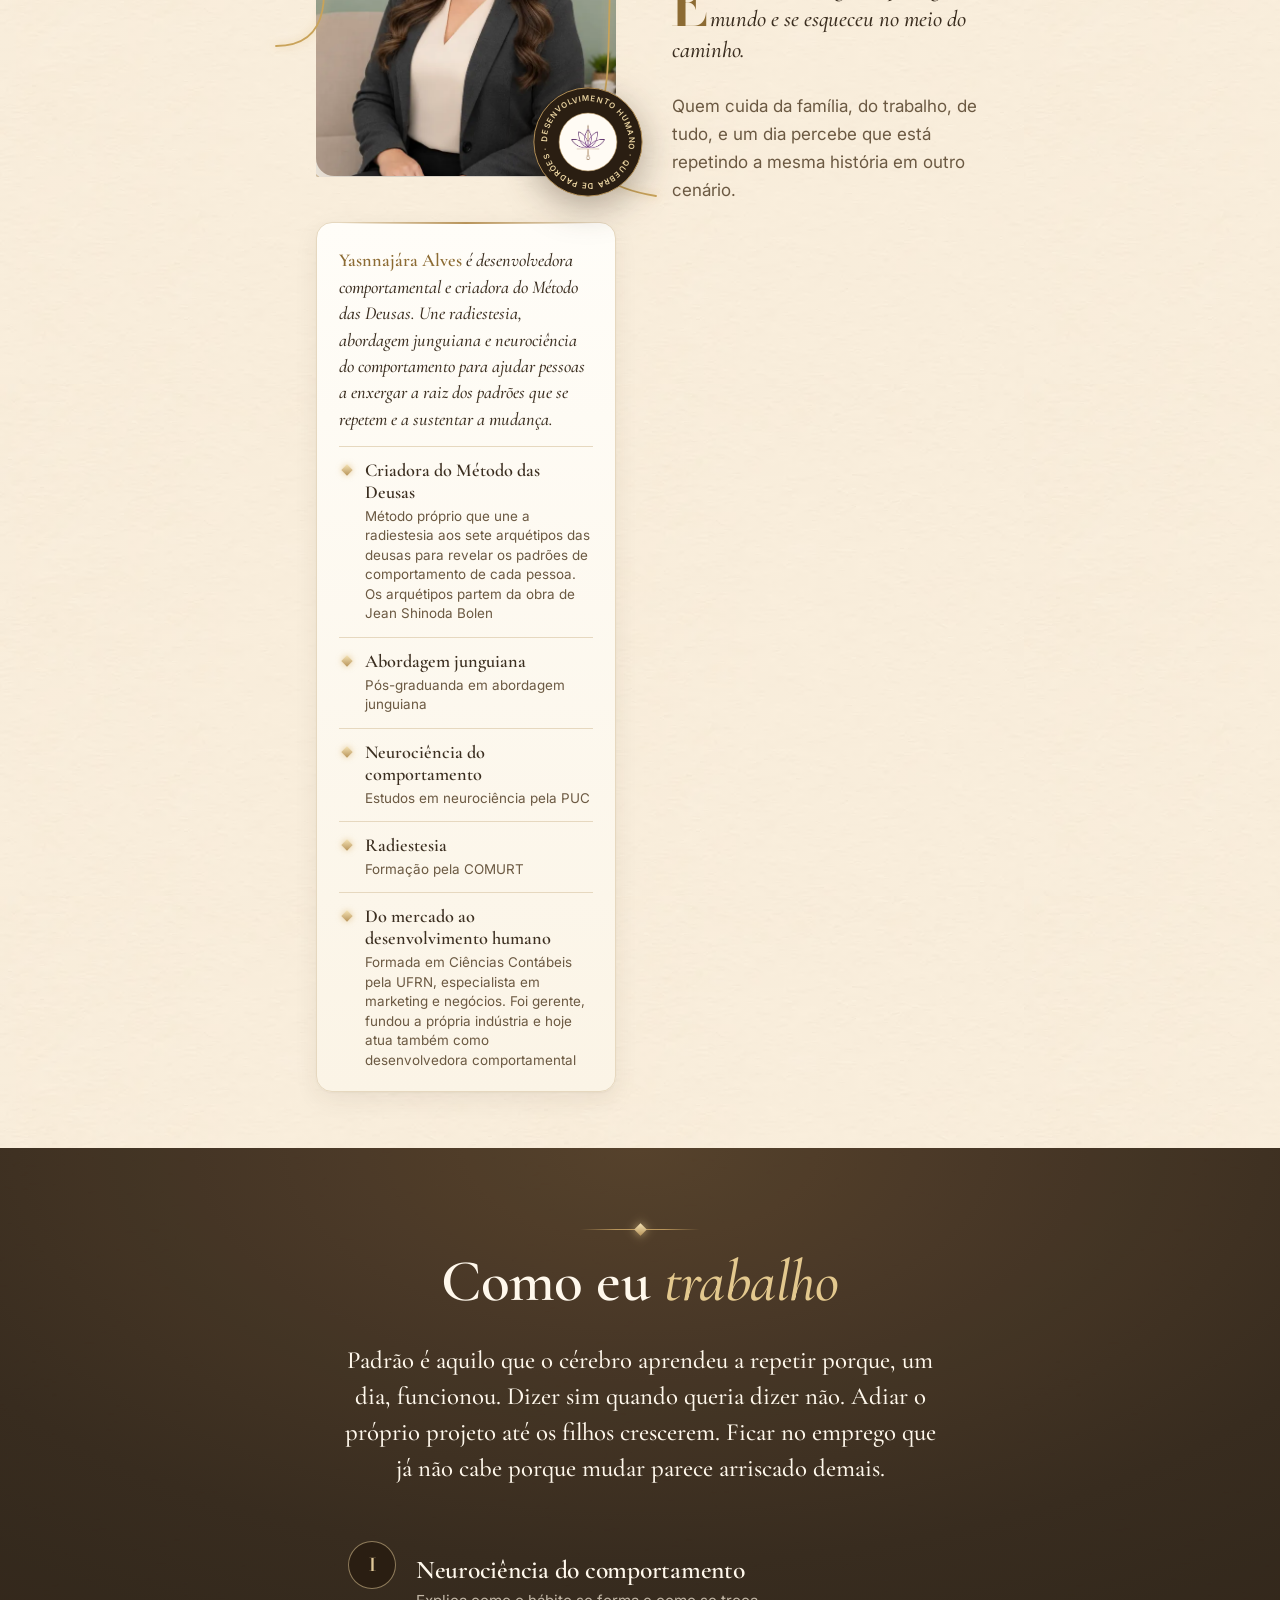
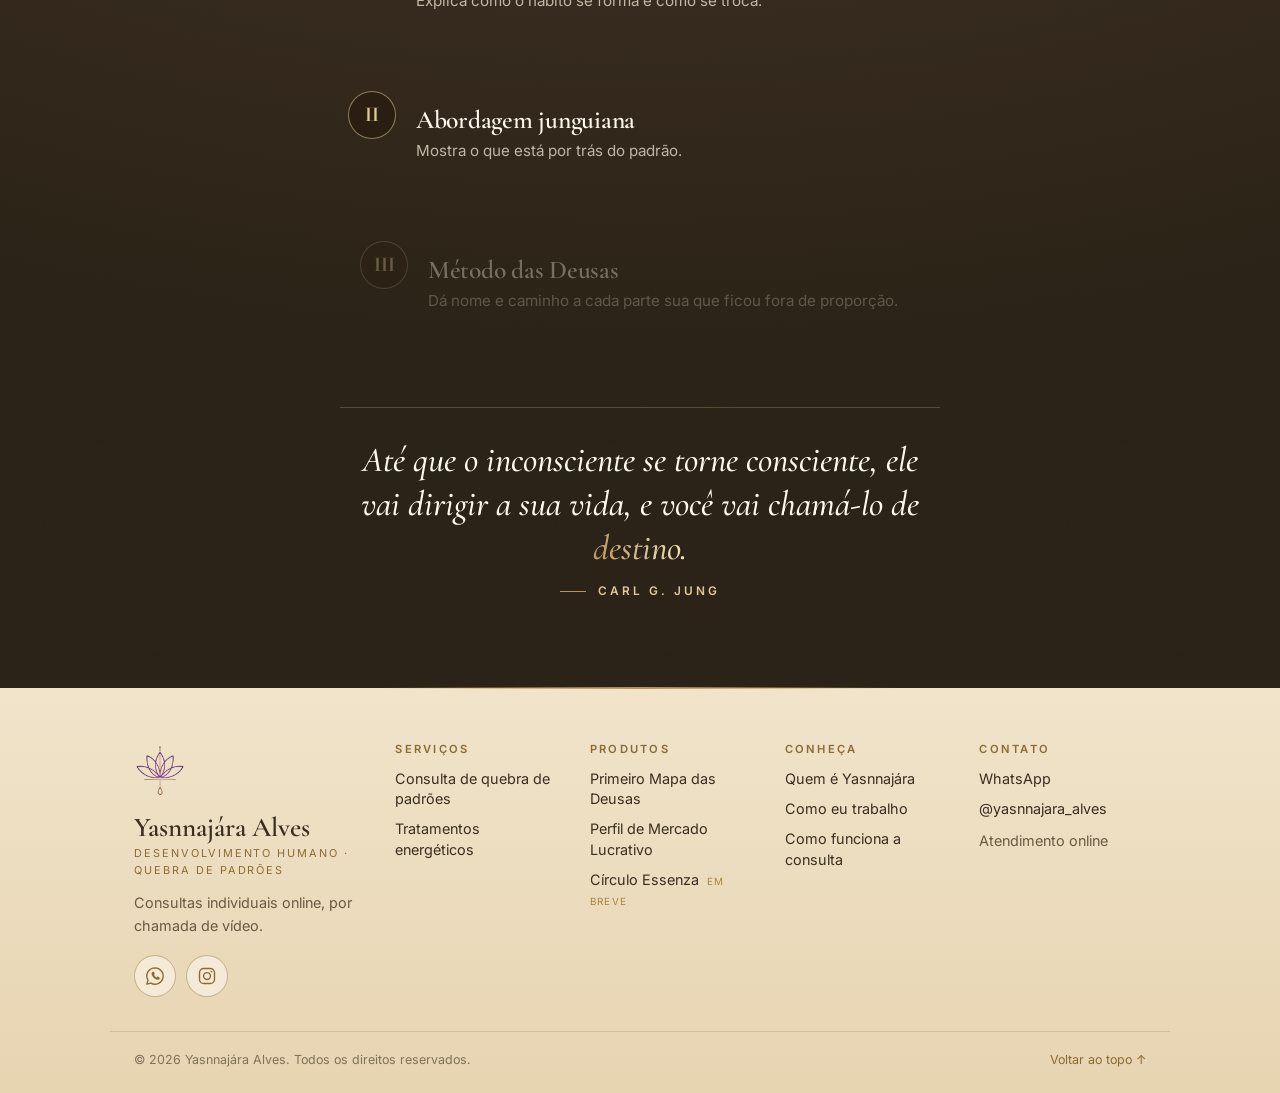
==== commit d5858c21: "Página de links da bio do Instagram (/links/) e adesivo do Perfil à direita A bio leva a consulta, t" ====
--- a/index.html
+++ b/index.html
@@ -15,11 +15,11 @@
 <link rel="preconnect" href="https://fonts.googleapis.com">
 <link rel="preconnect" href="https://fonts.gstatic.com" crossorigin>
 <link href="https://fonts.googleapis.com/css2?family=Bodoni+Moda:ital,opsz,wght@0,6..96,600;0,6..96,700;1,6..96,500&family=Cormorant+Garamond:ital,wght@0,500;0,600;1,500&family=Inter:wght@400;500;600&family=Newsreader:ital,opsz,wght@1,6..72,600&display=swap" rel="stylesheet">
-<link rel="stylesheet" href="assets/style.css?v=202611231900">
-<link rel="stylesheet" href="assets/central.css?v=202611231900">
-<link rel="stylesheet" href="assets/vitrine.css?v=202611231900">
-<link rel="stylesheet" href="assets/secoes.css?v=202611231900">
-<link rel="stylesheet" href="assets/catalogo.css?v=202611231900">
+<link rel="stylesheet" href="assets/style.css?v=202611232100">
+<link rel="stylesheet" href="assets/central.css?v=202611232100">
+<link rel="stylesheet" href="assets/vitrine.css?v=202611232100">
+<link rel="stylesheet" href="assets/secoes.css?v=202611232100">
+<link rel="stylesheet" href="assets/catalogo.css?v=202611232100">
 </head>
 <body>
 
@@ -88,7 +88,7 @@
 
         <!-- serviço em destaque: tem página própria -->
         <article class="servico-destaque">
-          <img class="servico-destaque__foto" src="assets/porta-consulta.webp?v=202611231900" alt="" width="800" height="1200" loading="lazy">
+          <img class="servico-destaque__foto" src="assets/porta-consulta.webp?v=202611232100" alt="" width="800" height="1200" loading="lazy">
           <div class="servico-destaque__texto">
             <span class="servico-destaque__olho">Online · 1 hora</span>
             <h3>Consulta de quebra de padrões</h3>
@@ -155,7 +155,7 @@
     <div class="vitrine__trilho" tabindex="0">
 
       <a class="arco" data-link="metodo">
-        <img class="arco__foto" src="assets/porta-metodo.webp?v=202611231900" alt="" width="800" height="1200" loading="lazy">
+        <img class="arco__foto" src="assets/porta-metodo.webp?v=202611232100" alt="" width="800" height="1200" loading="lazy">
         <span class="arco__moldura" aria-hidden="true"></span>
         <span class="card__titulo marca-adesivo marca-adesivo--metodo" aria-label="Método das Deusas"><i aria-hidden="true">✺</i><span>Método das Deusas<small>por Yasnnajára Alves</small></span></span>
         <span class="arco__texto">
@@ -166,7 +166,7 @@
       </a>
 
       <a class="arco" data-link="perfil">
-        <img class="arco__foto" src="assets/porta-perfil.webp?v=202611231900" alt="" width="800" height="1200" loading="lazy">
+        <img class="arco__foto" src="assets/porta-perfil.webp?v=202611232100" alt="" width="800" height="1200" loading="lazy">
         <span class="arco__moldura" aria-hidden="true"></span>
         <span class="card__titulo marca-adesivo marca-adesivo--perfil" aria-label="Perfil de Mercado Lucrativo"><b>Perfil</b><em>de Mercado Lucrativo</em></span>
         <span class="arco__texto">
@@ -177,7 +177,7 @@
       </a>
 
       <a class="arco" data-link="essenza">
-        <img class="arco__foto" src="assets/porta-essenza.webp?v=202611231900" alt="" width="800" height="1200" loading="lazy">
+        <img class="arco__foto" src="assets/porta-essenza.webp?v=202611232100" alt="" width="800" height="1200" loading="lazy">
         <span class="arco__moldura" aria-hidden="true"></span>
         <span class="arco__texto">
           <span class="card__eyebrow">Acompanhamento mensal</span>
@@ -324,10 +324,10 @@
     <a href="#" class="rodape-site__topo">Voltar ao topo ↑</a>
   </div>
 </footer>
-<script src="assets/central.js?v=202611231900"></script>
-<script src="assets/catalogo.js?v=202611231900"></script>
-<script src="assets/vitrine.js?v=202611231900"></script>
-<script src="assets/secoes.js?v=202611231900"></script>
-<script src="assets/anima.js?v=202611231900"></script>
+<script src="assets/central.js?v=202611232100"></script>
+<script src="assets/catalogo.js?v=202611232100"></script>
+<script src="assets/vitrine.js?v=202611232100"></script>
+<script src="assets/secoes.js?v=202611232100"></script>
+<script src="assets/anima.js?v=202611232100"></script>
 </body>
 </html>
--- a/assets/vitrine.css
+++ b/assets/vitrine.css
@@ -130,9 +130,9 @@
 @media (max-width: 699px) { .arco > .card__titulo.marca-adesivo { top: -14px; left: auto; } }
 /* Método: no alto à direita, lado esquerdo mais alto */
 .arco > .card__titulo.marca-adesivo--metodo, .arco.ativo > .card__titulo.marca-adesivo--metodo { right: -14px; transform: rotate(6deg); }
-/* Perfil: no alto à esquerda, lado direito mais alto */
-.arco > .card__titulo.marca-adesivo--perfil, .arco.ativo > .card__titulo.marca-adesivo--perfil { left: -14px; transform: rotate(-6deg); }
+/* Perfil: no alto à DIREITA também (23/11: à esquerda ele encostava no adesivo do Método), lado direito mais alto */
+.arco > .card__titulo.marca-adesivo--perfil, .arco.ativo > .card__titulo.marca-adesivo--perfil { left: auto; right: -14px; transform: rotate(-5deg); }
 @media (max-width: 699px) {
   .arco > .card__titulo.marca-adesivo--metodo, .arco.ativo > .card__titulo.marca-adesivo--metodo { right: -10px; left: auto; }
-  .arco > .card__titulo.marca-adesivo--perfil, .arco.ativo > .card__titulo.marca-adesivo--perfil { left: -10px; }
+  .arco > .card__titulo.marca-adesivo--perfil, .arco.ativo > .card__titulo.marca-adesivo--perfil { left: auto; right: -10px; }
 }
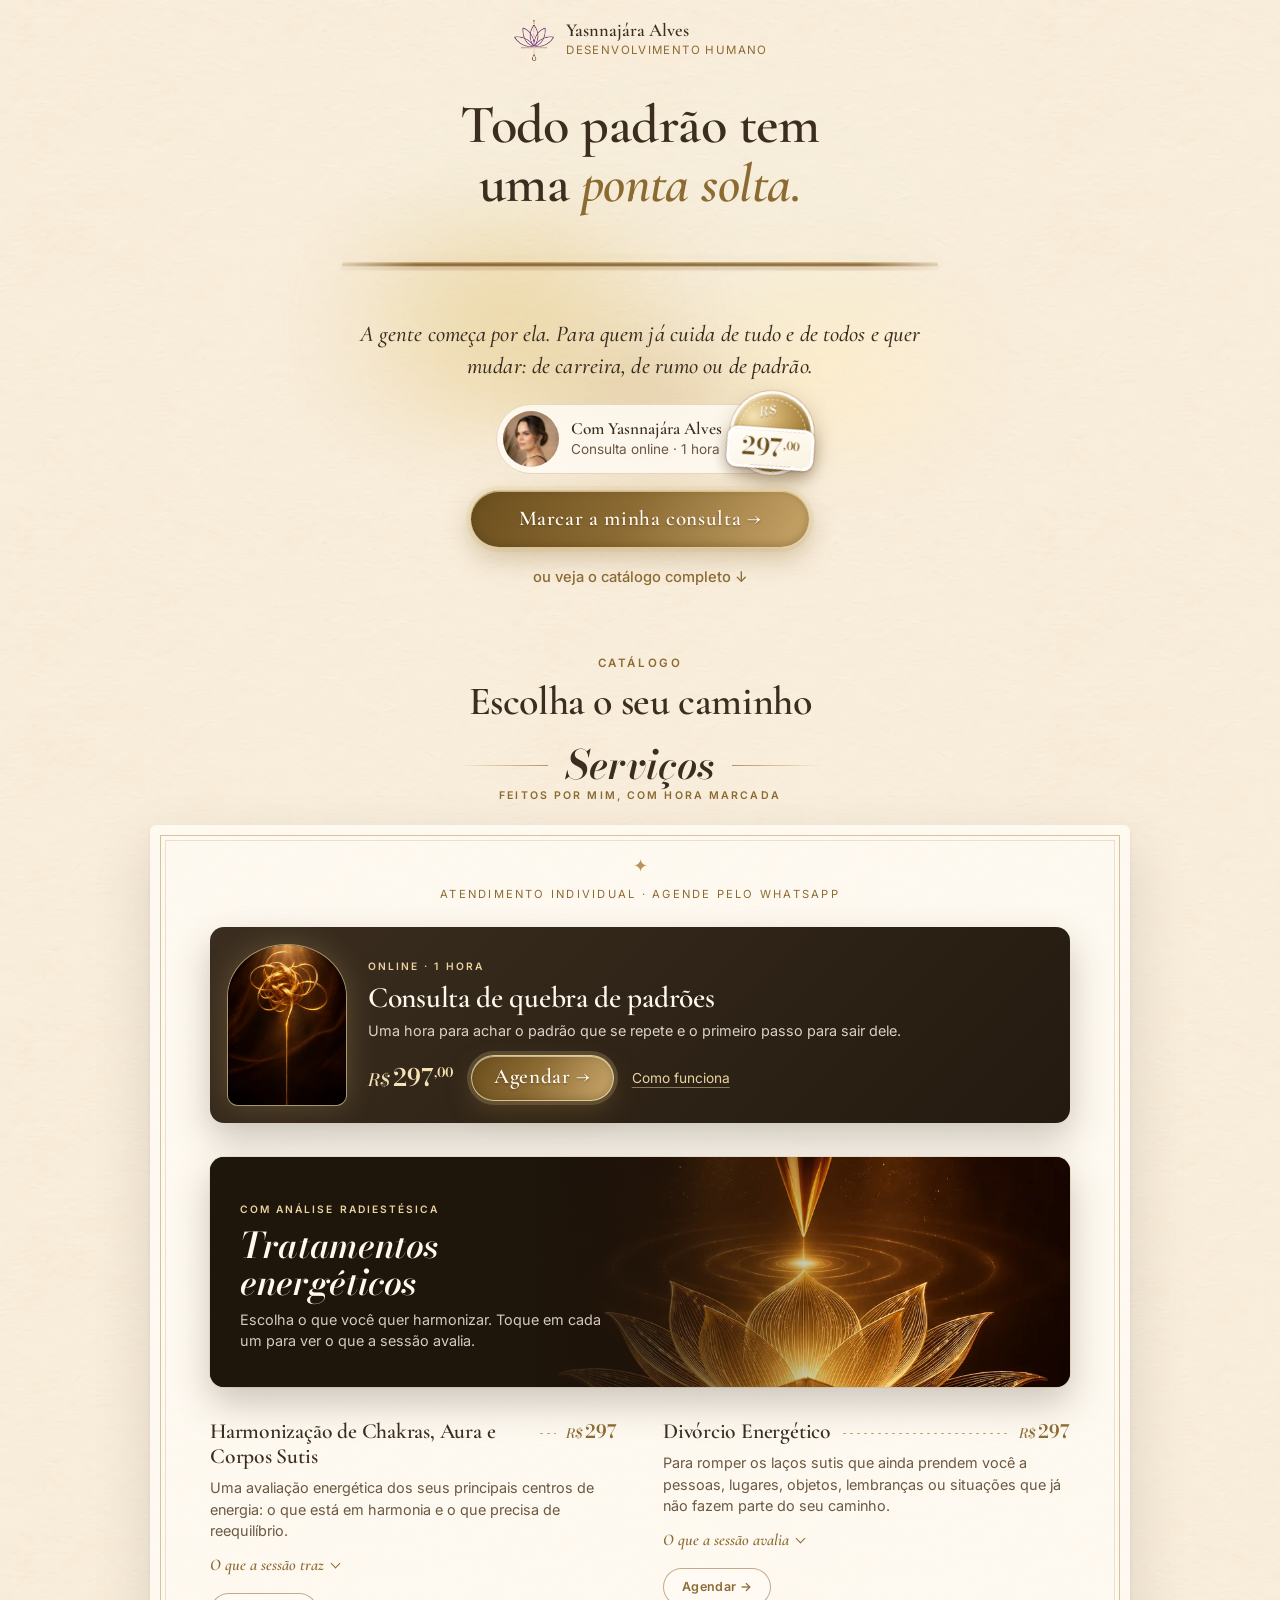
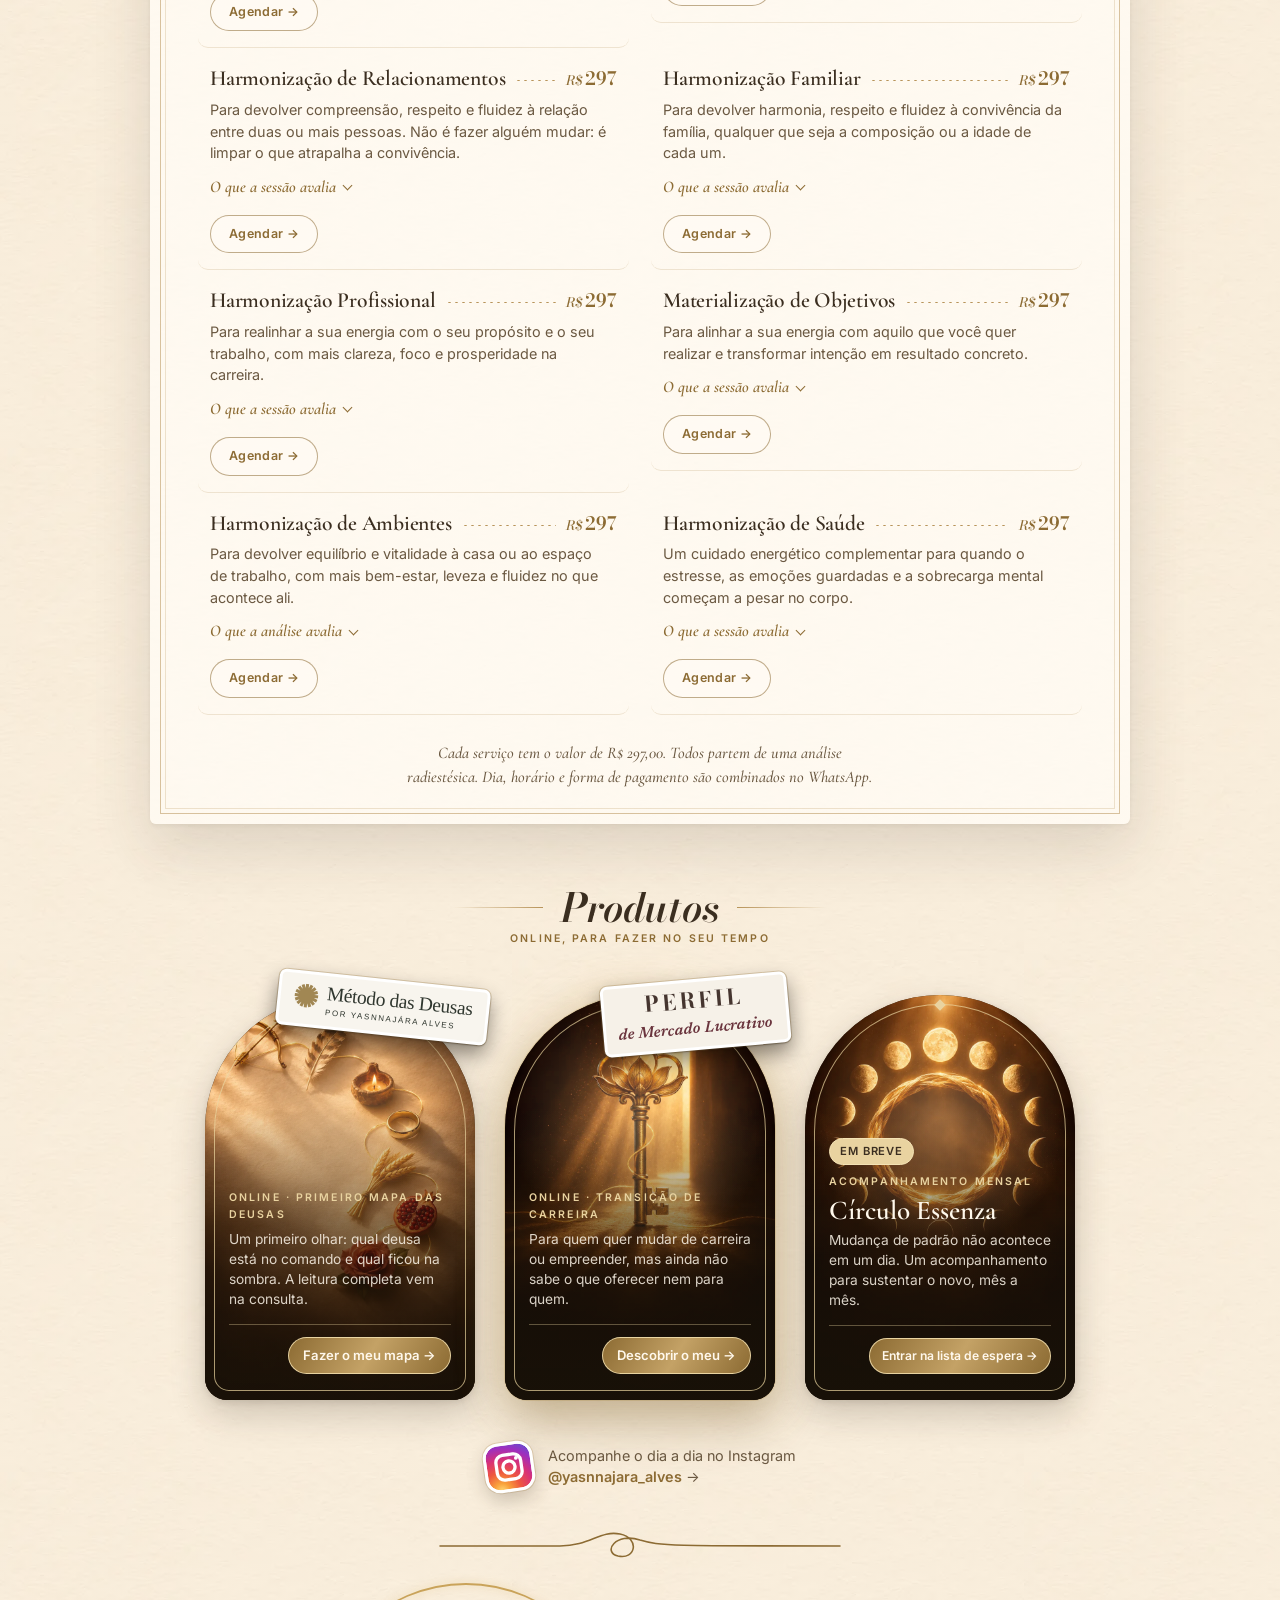
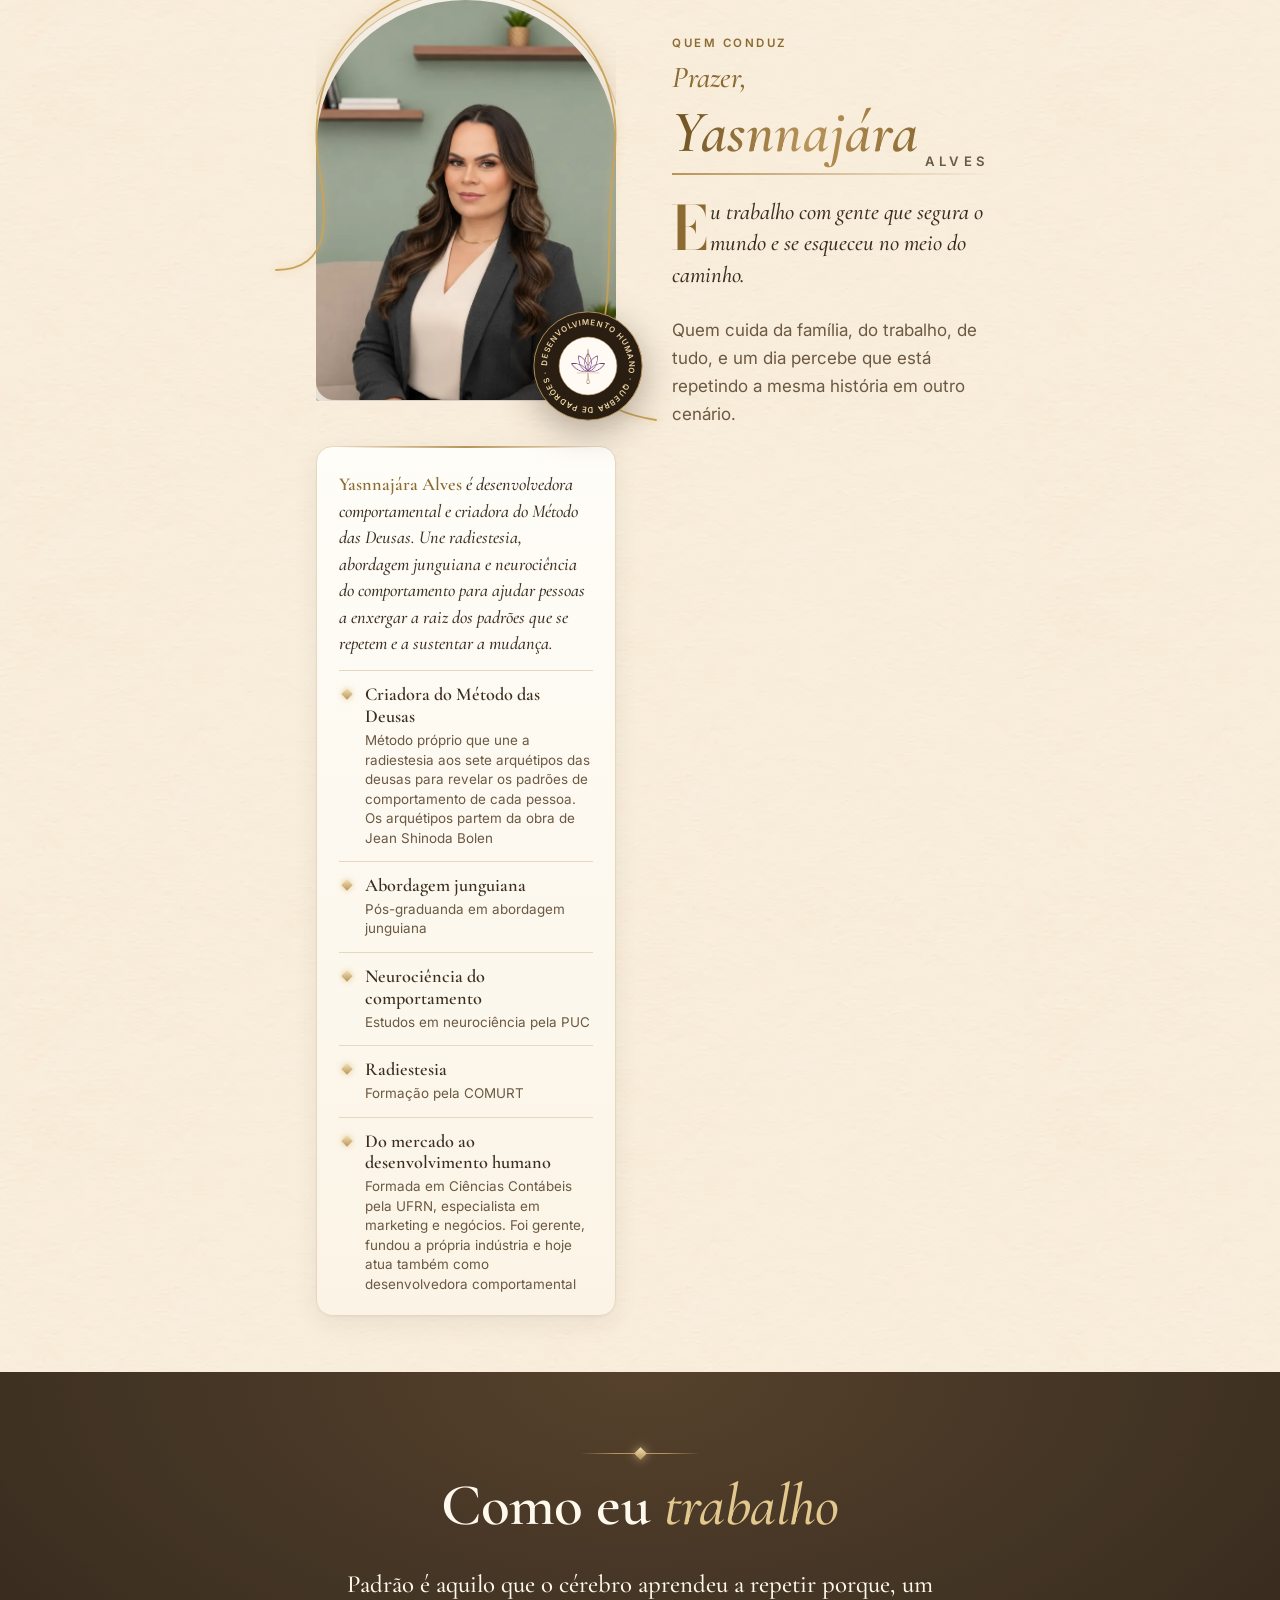
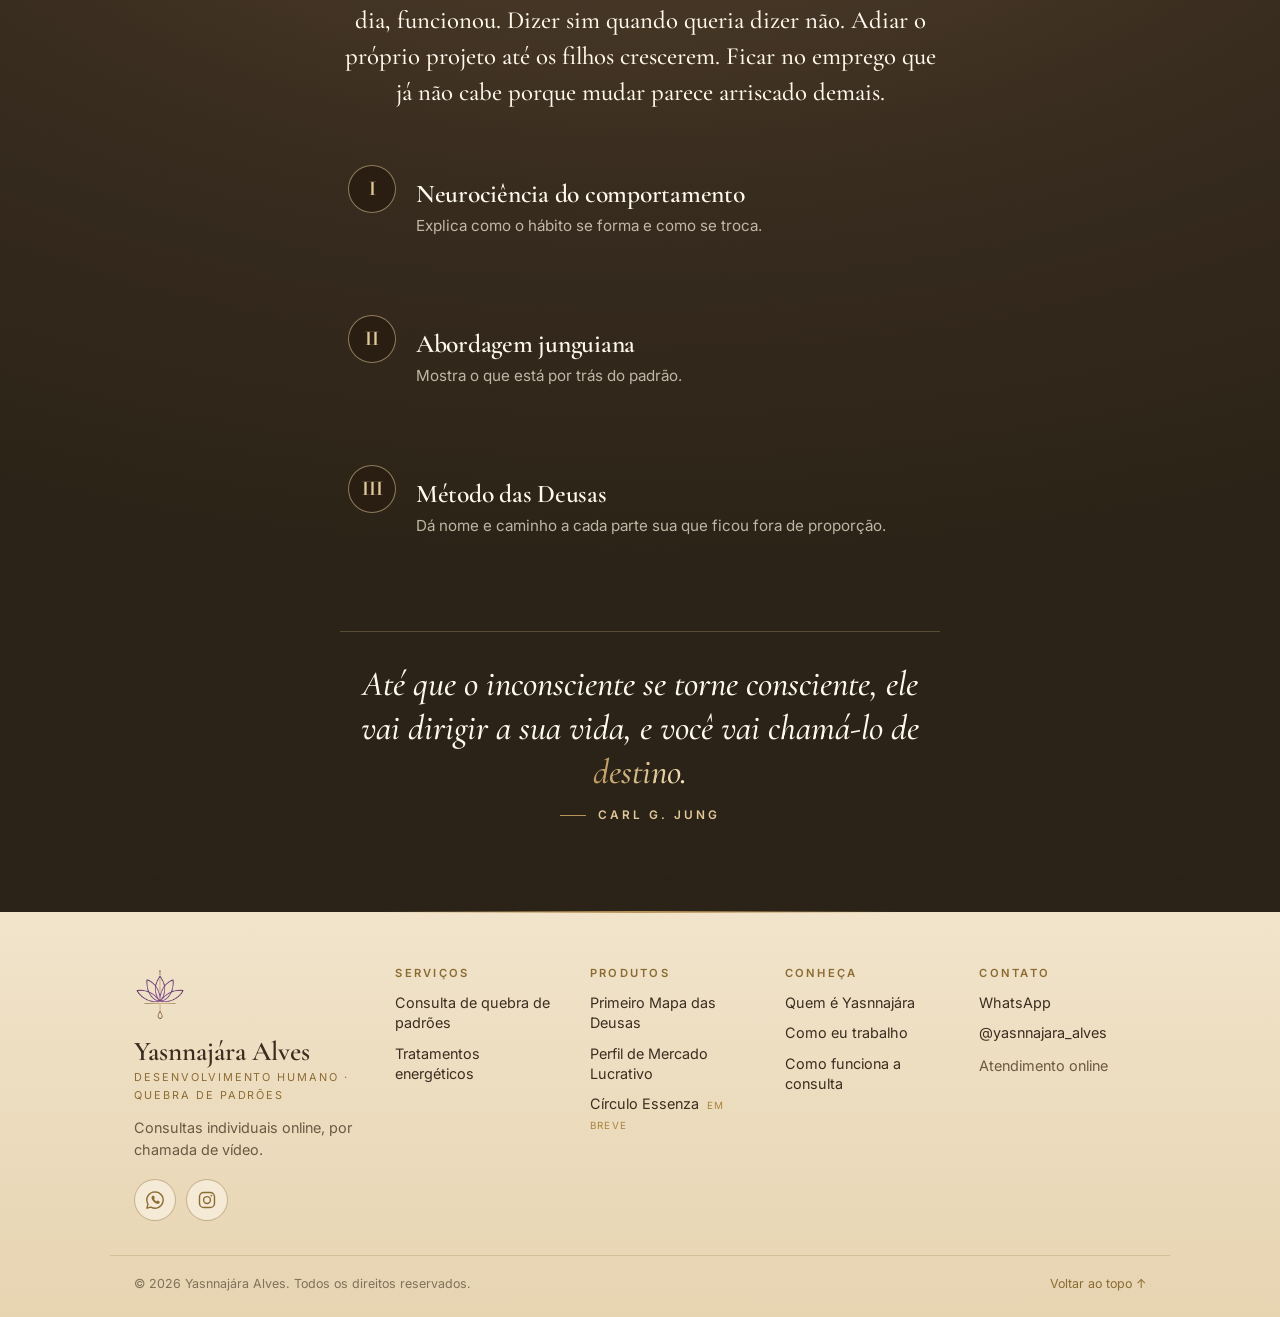
==== commit 6862a4e5: "Catálogo: abertura dos tratamentos energéticos com a imagem do pêndulo sobre a lótus Co-Authored-By:" ====
--- a/index.html
+++ b/index.html
@@ -15,11 +15,11 @@
 <link rel="preconnect" href="https://fonts.googleapis.com">
 <link rel="preconnect" href="https://fonts.gstatic.com" crossorigin>
 <link href="https://fonts.googleapis.com/css2?family=Bodoni+Moda:ital,opsz,wght@0,6..96,600;0,6..96,700;1,6..96,500&family=Cormorant+Garamond:ital,wght@0,500;0,600;1,500&family=Inter:wght@400;500;600&family=Newsreader:ital,opsz,wght@1,6..72,600&display=swap" rel="stylesheet">
-<link rel="stylesheet" href="assets/style.css?v=202611232100">
-<link rel="stylesheet" href="assets/central.css?v=202611232100">
-<link rel="stylesheet" href="assets/vitrine.css?v=202611232100">
-<link rel="stylesheet" href="assets/secoes.css?v=202611232100">
-<link rel="stylesheet" href="assets/catalogo.css?v=202611232100">
+<link rel="stylesheet" href="assets/style.css?v=202611232300">
+<link rel="stylesheet" href="assets/central.css?v=202611232300">
+<link rel="stylesheet" href="assets/vitrine.css?v=202611232300">
+<link rel="stylesheet" href="assets/secoes.css?v=202611232300">
+<link rel="stylesheet" href="assets/catalogo.css?v=202611232300">
 </head>
 <body>
 
@@ -88,7 +88,7 @@
 
         <!-- serviço em destaque: tem página própria -->
         <article class="servico-destaque">
-          <img class="servico-destaque__foto" src="assets/porta-consulta.webp?v=202611232100" alt="" width="800" height="1200" loading="lazy">
+          <img class="servico-destaque__foto" src="assets/porta-consulta.webp?v=202611232300" alt="" width="800" height="1200" loading="lazy">
           <div class="servico-destaque__texto">
             <span class="servico-destaque__olho">Online · 1 hora</span>
             <h3>Consulta de quebra de padrões</h3>
@@ -101,7 +101,14 @@
           </div>
         </article>
 
-        <p class="carta__secao"><span>Tratamentos energéticos</span></p>
+        <header class="trat-capa">
+          <img class="trat-capa__foto" src="assets/porta-servicos.webp?v=202611232300" alt="" width="800" height="1200" loading="lazy">
+          <div class="trat-capa__texto">
+            <span class="trat-capa__olho">Com análise radiestésica</span>
+            <h3>Tratamentos energéticos</h3>
+            <p>Escolha o que você quer harmonizar. Toque em cada um para ver o que a sessão avalia.</p>
+          </div>
+        </header>
         <!-- textos tirados do material da Yasnnajára (23/11/2026); a análise de todos é radiestésica -->
         <ul class="carta__lista">
           <li class="servico">
@@ -155,7 +162,7 @@
     <div class="vitrine__trilho" tabindex="0">
 
       <a class="arco" data-link="metodo">
-        <img class="arco__foto" src="assets/porta-metodo.webp?v=202611232100" alt="" width="800" height="1200" loading="lazy">
+        <img class="arco__foto" src="assets/porta-metodo.webp?v=202611232300" alt="" width="800" height="1200" loading="lazy">
         <span class="arco__moldura" aria-hidden="true"></span>
         <span class="card__titulo marca-adesivo marca-adesivo--metodo" aria-label="Método das Deusas"><i aria-hidden="true">✺</i><span>Método das Deusas<small>por Yasnnajára Alves</small></span></span>
         <span class="arco__texto">
@@ -166,7 +173,7 @@
       </a>
 
       <a class="arco" data-link="perfil">
-        <img class="arco__foto" src="assets/porta-perfil.webp?v=202611232100" alt="" width="800" height="1200" loading="lazy">
+        <img class="arco__foto" src="assets/porta-perfil.webp?v=202611232300" alt="" width="800" height="1200" loading="lazy">
         <span class="arco__moldura" aria-hidden="true"></span>
         <span class="card__titulo marca-adesivo marca-adesivo--perfil" aria-label="Perfil de Mercado Lucrativo"><b>Perfil</b><em>de Mercado Lucrativo</em></span>
         <span class="arco__texto">
@@ -177,7 +184,7 @@
       </a>
 
       <a class="arco" data-link="essenza">
-        <img class="arco__foto" src="assets/porta-essenza.webp?v=202611232100" alt="" width="800" height="1200" loading="lazy">
+        <img class="arco__foto" src="assets/porta-essenza.webp?v=202611232300" alt="" width="800" height="1200" loading="lazy">
         <span class="arco__moldura" aria-hidden="true"></span>
         <span class="arco__texto">
           <span class="card__eyebrow">Acompanhamento mensal</span>
@@ -324,10 +331,10 @@
     <a href="#" class="rodape-site__topo">Voltar ao topo ↑</a>
   </div>
 </footer>
-<script src="assets/central.js?v=202611232100"></script>
-<script src="assets/catalogo.js?v=202611232100"></script>
-<script src="assets/vitrine.js?v=202611232100"></script>
-<script src="assets/secoes.js?v=202611232100"></script>
-<script src="assets/anima.js?v=202611232100"></script>
+<script src="assets/central.js?v=202611232300"></script>
+<script src="assets/catalogo.js?v=202611232300"></script>
+<script src="assets/vitrine.js?v=202611232300"></script>
+<script src="assets/secoes.js?v=202611232300"></script>
+<script src="assets/anima.js?v=202611232300"></script>
 </body>
 </html>
--- a/assets/catalogo.css
+++ b/assets/catalogo.css
@@ -134,3 +134,28 @@
 .servico__agendar:active { transform: scale(.97); }
 .servico__agendar:focus-visible { outline: 2px solid var(--bronze); outline-offset: 3px; }
 @media (prefers-reduced-motion: reduce) { .servico__mais summary::after { transition: none; } }
+
+/* =====================================================================
+   23/11 (3ª): abertura dos tratamentos com a imagem do pêndulo sobre a lótus
+   ===================================================================== */
+.trat-capa { position: relative; display: flex; align-items: center; min-height: 230px; margin: 0 0 14px; border-radius: 14px; overflow: hidden; isolation: isolate;
+  background: #1E150B; color: #FFF8EC; box-shadow: 0 16px 36px rgba(59,46,32,.26), 0 0 0 1px rgba(224,200,152,.35); }
+.trat-capa__foto { position: absolute; top: 0; right: 0; width: 62%; height: 100%; object-fit: cover; object-position: 50% 40%; z-index: -2;
+  transition: transform 1.6s cubic-bezier(.22,1,.36,1); }
+.trat-capa::before { content: ""; position: absolute; inset: 0; z-index: -1;
+  background: linear-gradient(90deg, #1E150B 36%, rgba(30,21,11,.75) 50%, rgba(30,21,11,0) 78%); }
+.trat-capa__texto { max-width: 50%; padding: 28px 30px; }
+.trat-capa__olho { font-size: .64rem; letter-spacing: .2em; text-transform: uppercase; color: #E9D3A0; font-weight: 600; }
+.trat-capa h3 { margin: 6px 0 8px; font: 600 italic clamp(1.7rem, 4.6vw, 2.2rem)/1.05 "Bodoni Moda", Georgia, serif; font-variation-settings: "opsz" 28; color: #FFF8EC; }
+.trat-capa p { margin: 0; font-size: .9rem; line-height: 1.5; color: rgba(255,248,236,.8); }
+@media (hover: hover) { .trat-capa:hover .trat-capa__foto { transform: scale(1.04); } }
+/* celular: a imagem ocupa a faixa e o texto desce para a base */
+@media (max-width: 600px) {
+  .trat-capa { align-items: flex-end; min-height: 370px; }
+  .trat-capa__foto { width: 100%; object-position: 50% 52%; }
+  .trat-capa::before { background: linear-gradient(0deg, #1E150B 30%, rgba(30,21,11,.55) 55%, rgba(30,21,11,0) 80%); }
+  .trat-capa__texto { max-width: none; padding: 22px 20px; }
+}
+.anima .carta .trat-capa { opacity: 0; transform: translateY(16px); }
+.anima .carta.vista .trat-capa { opacity: 1; transform: none; transition: opacity .8s cubic-bezier(.22,1,.36,1) .15s, transform .8s cubic-bezier(.22,1,.36,1) .15s; }
+@media (prefers-reduced-motion: reduce) { .trat-capa__foto { transition: none; } }
